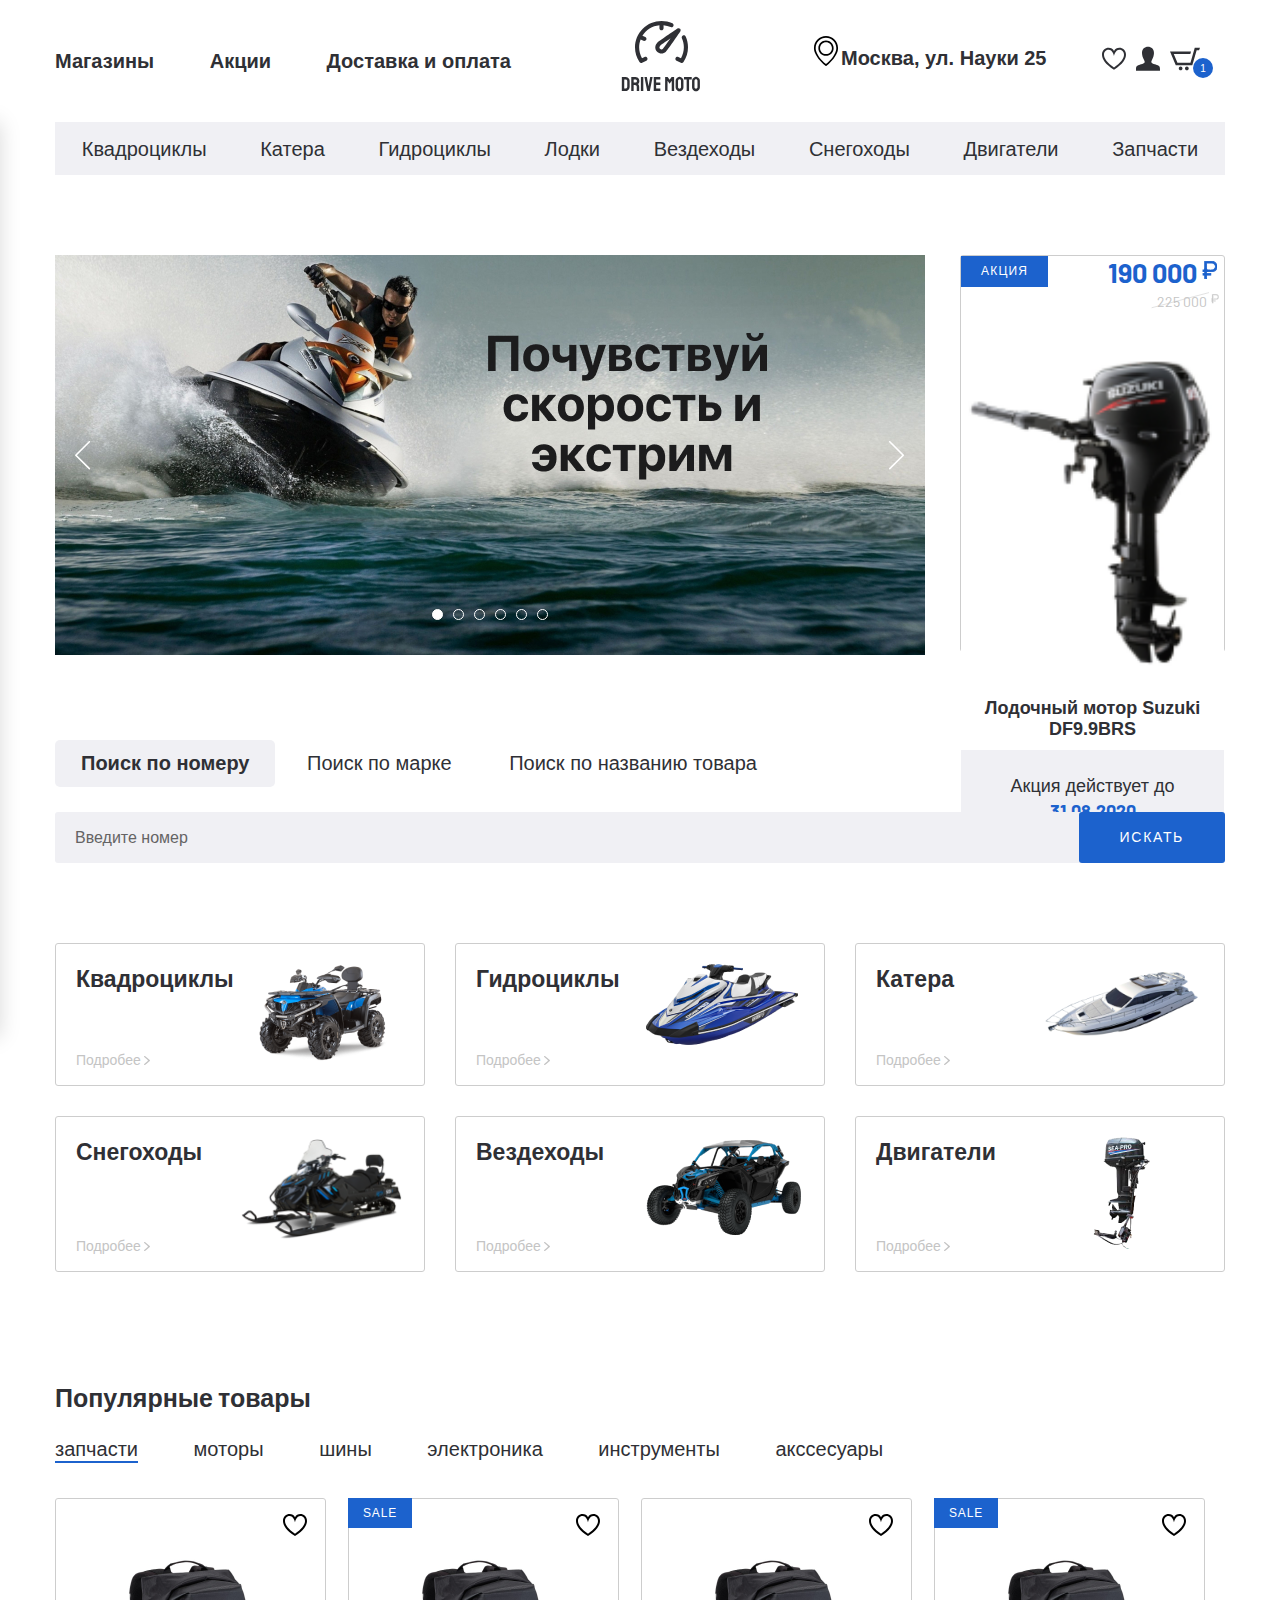
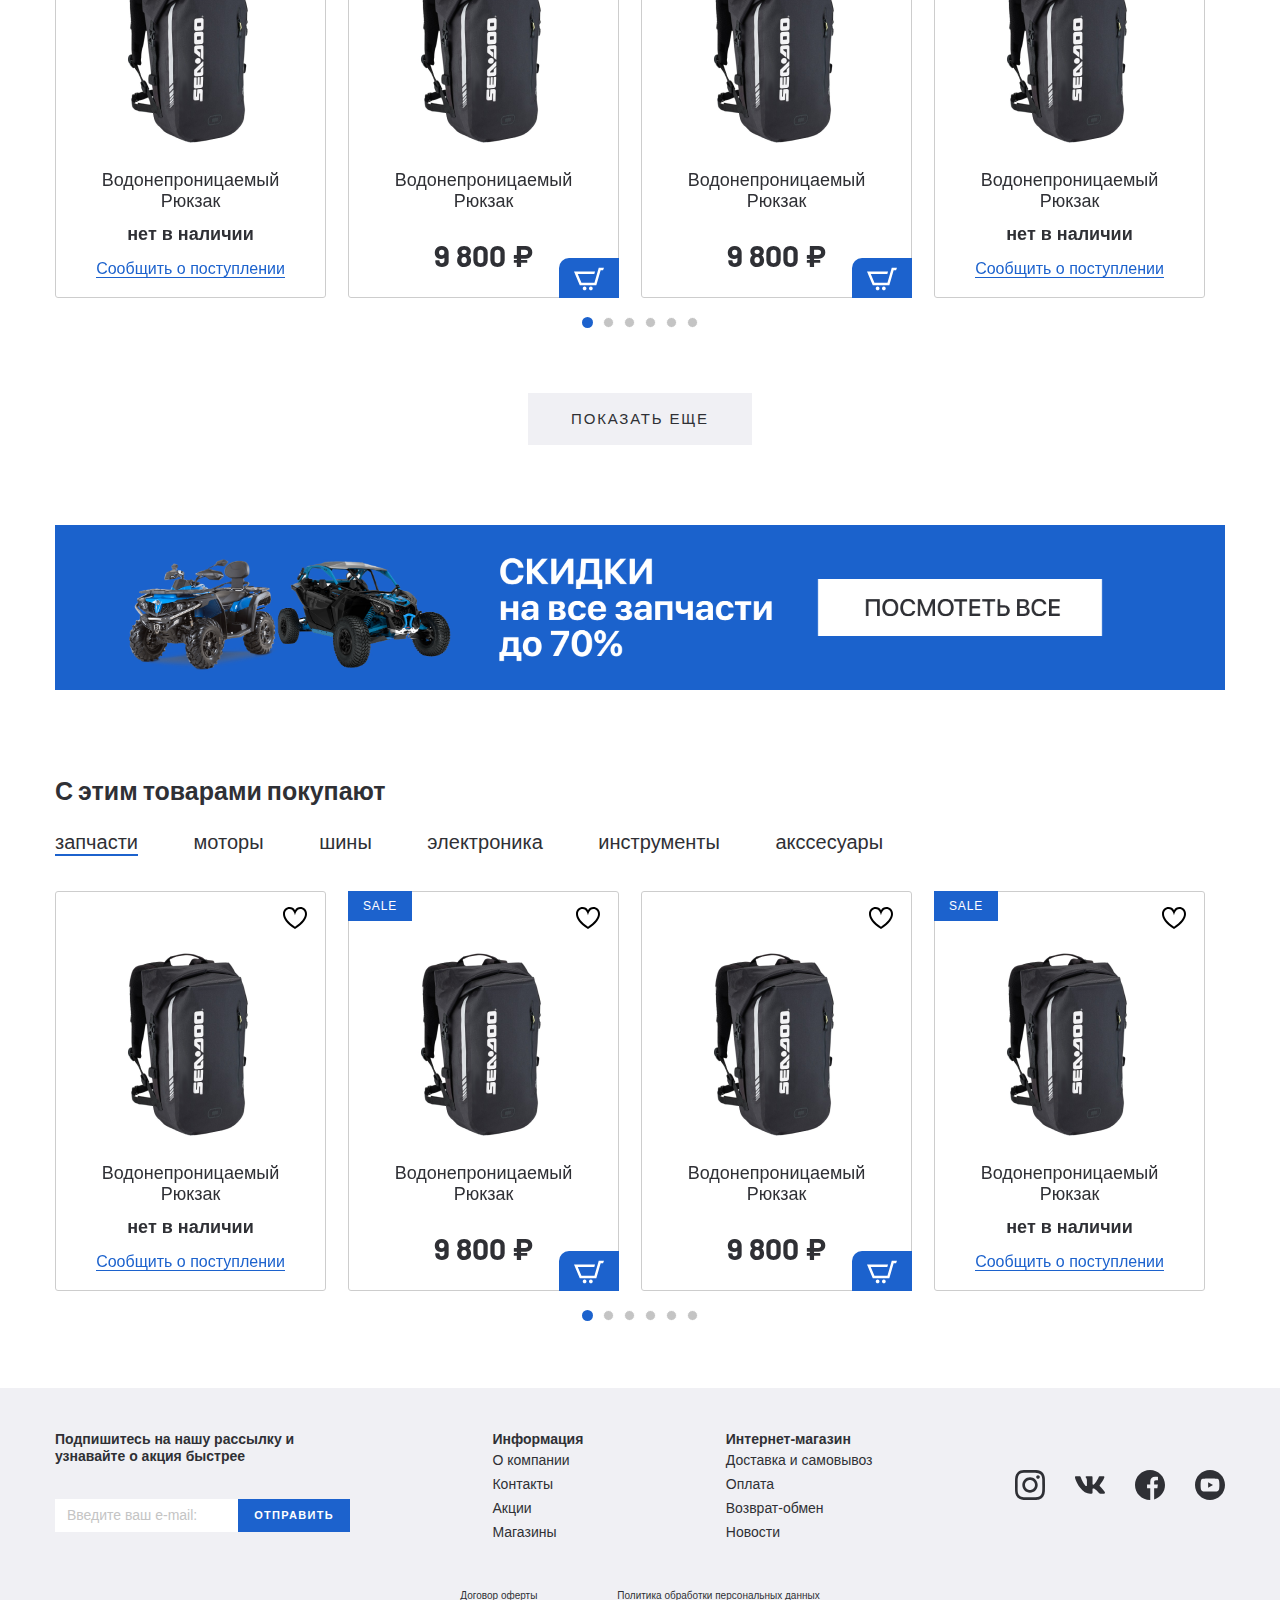
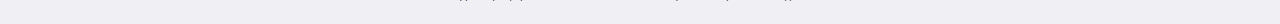
==== index.html @ cab8bf54 "complete project: add project git" ====
<!DOCTYPE html>
<html lang="ru">
  <head>
    <meta charset="UTF-8" />
    <meta name="viewport" content="width=device-width, initial-scale=1.0" />
    <meta http-equiv="X-UA-Compatible" content="ie=edge" />
    <title>Store</title>
    <link rel="preconnect" href="https://fonts.googleapis.com" />
    <link rel="preconnect" href="https://fonts.gstatic.com" crossorigin />
    <link
      href="https://fonts.googleapis.com/css2?family=Barlow:wght@400;700&display=swap"
      rel="stylesheet"
    />
    <link rel="stylesheet" href="css/ion.rangeSlider.min.css" />
    <link rel="stylesheet" href="css/jquery.formstyler.css" />
    <link rel="stylesheet" href="css/jquery.formstyler.theme.css" />
    <link rel="stylesheet" href="css/jquery.rateyo.min.css" />
    <link rel="stylesheet" href="css/style.min.css" />
  </head>
  <body>
    <header class="header">
      <div class="header__top">
        <div class="container">
          <div class="header__top-inner">
            <nav class="menu">
              <button class="menu__btn">
                <div class="menu__btn-line"></div>
                <div class="menu__btn-line"></div>
                <div class="menu__btn-line"></div>
              </button>
              <ul class="menu__list">
                <li class="menu__item">
                  <a class="menu__link" href="catalog.html">Магазины</a>
                </li>
                <li class="menu__item">
                  <a class="menu__link" href="#">Акции</a>
                </li>
                <li class="menu__item">
                  <a class="menu__link" href="#">Доставка и оплата</a>
                </li>
              </ul>
            </nav>
            <a class="logo" href="#">
              <img class="logo__img" src="./img/logo.svg" alt="" />
            </a>
            <div class="header__box">
              <p class="header__addres">Москва, ул. Науки 25</p>
              <ul class="user__list">
                <li class="user__list-item">
                  <a class="user__list-link" href="#">
                    <img
                      src="./img/hearth-ico.svg
                    "
                      alt=""
                    />
                  </a>
                </li>
                <li class="user__list-item">
                  <a class="user__list-link" href="#">
                    <img
                      src="./img/user-ico.svg
                    "
                      alt=""
                    />
                  </a>
                </li>
                <li class="user__list-item">
                  <a class="user__list-link basket" href="#">
                    <img
                      src="./img/basket.svg
                    "
                      alt=""
                    />
                    <p class="basket__num">1</p>
                  </a>
                </li>
              </ul>
            </div>
          </div>
        </div>
      </div>
      <ul class="menu-mobile__list">
        <li class="menu-mobile__item">
          <a class="menu-mobile__link" href="#">
            <img class="menu-mobile__img" src="./img/user-ico.svg" alt="" />
            <p>Войти</p>
          </a>
        </li>
        <li class="menu-mobile__item">
          <a class="menu-mobile__link" href="#">
            <img class="menu-mobile__img" src="./img/user-ico.svg" alt="" />
            <p>Регистрация</p>
          </a>
        </li>
        <li class="menu-mobile__item">
          <a class="menu-mobile__link" href="#">
            <img class="menu-mobile__img" src="./img/hearth-ico.svg" alt="" />
            <p>Избранное</p>
          </a>
        </li>
        <li class="menu-mobile__item">
          <a class="menu-mobile__link" href="#">
            <img class="menu-mobile__img" src="./img/basket.svg" alt="" />
            <p>Корзина</p>
          </a>
        </li>
        <li class="menu-mobile__item">
          <a class="menu-mobile__link" href="#">
            <img class="menu-mobile__img" src="./img/home.svg" alt="" />
            <p>Магазины</p>
          </a>
        </li>
        <li class="menu-mobile__item">
          <a class="menu-mobile__link" href="#">
            <img class="menu-mobile__img" src="./img/sale.svg" alt="" />
            <p>Акции</p>
          </a>
        </li>
        <li class="menu-mobile__item">
          <a class="menu-mobile__link" href="#">
            <img class="menu-mobile__img" src="./img/box.svg" alt="" />
            <p>Доставка и оплата</p>
          </a>
        </li>
        <li class="menu-mobile__item">
          <a class="menu-mobile__link" href="#">
            <p>Квадроциклы</p>
          </a>
        </li>
        <li class="menu-mobile__item">
          <a class="menu-mobile__link" href="#">
            <p>Катера</p>
          </a>
        </li>
        <li class="menu-mobile__item">
          <a class="menu-mobile__link" href="#">
            <p>Гидроциклы</p>
          </a>
        </li>
        <li class="menu-mobile__item">
          <a class="menu-mobile__link" href="#">
            <p>Лодки</p>
          </a>
        </li>
        <li class="menu-mobile__item">
          <a class="menu-mobile__link" href="#">
            <p>Вездеходы</p>
          </a>
        </li>
        <li class="menu-mobile__item">
          <a class="menu-mobile__link" href="#">
            <p>Снегоходы</p>
          </a>
        </li>
        <li class="menu-mobile__item">
          <a class="menu-mobile__link" href="#">
            <p>Двигатели</p>
          </a>
        </li>
        <li class="menu-mobile__item">
          <a class="menu-mobile__link" href="#">
            <p>Запчасти</p>
          </a>
        </li>
      </ul>
      <div class="menu__mobile-linewrapper">
        <ul class="menu__mobile-line">
          <li class="menu__item">
            <a class="menu__link" href="catalog.html">Магазины</a>
          </li>
          <li class="menu__item">
            <a class="menu__link" href="#">Акции</a>
          </li>
          <li class="menu__item">
            <a class="menu__link" href="#">Доставка и оплата</a>
          </li>
        </ul>
      </div>

      <div class="header__bottom">
        <div class="container">
          <ul class="menu__categories">
            <li class="menu__categories-item">
              <a class="menu__categories-link" href="product.html"
                >Квадроциклы</a
              >
            </li>

            <li class="menu__categories-item">
              <a class="menu__categories-link" href="#">Катера</a>
            </li>
            <li class="menu__categories-item">
              <a class="menu__categories-link" href="#">Гидроциклы</a>
            </li>
            <li class="menu__categories-item">
              <a class="menu__categories-link" href="#">Лодки</a>
            </li>
            <li class="menu__categories-item">
              <a class="menu__categories-link" href="#">Вездеходы</a>
            </li>
            <li class="menu__categories-item">
              <a class="menu__categories-link" href="#">Снегоходы</a>
            </li>
            <li class="menu__categories-item">
              <a class="menu__categories-link" href="#">Двигатели</a>
            </li>
            <li class="menu__categories-item">
              <a class="menu__categories-link" href="#">Запчасти</a>
            </li>
          </ul>
        </div>
      </div>
    </header>
    <section class="banner-section page-section">
      <div class="container">
        <div class="banner-section__inner">
          <div class="banner-section__slider">
            <a class="banner-section__slider-item" href="#">
              <img
                class="banner-section__slider-img"
                src="./img/banner-slider.jpg"
                alt=""
              />
            </a>
            <a class="banner-section__slider-item" href="#">
              <img
                class="banner-section__slider-img"
                src="./img/banner-slider.jpg"
                alt=""
              />
            </a>
            <a class="banner-section__slider-item" href="#">
              <img
                class="banner-section__slider-img"
                src="./img/banner-slider.jpg"
                alt=""
              />
            </a>
            <a class="banner-section__slider-item" href="#">
              <img
                class="banner-section__slider-img"
                src="./img/banner-slider.jpg"
                alt=""
              />
            </a>
            <a class="banner-section__slider-item" href="#">
              <img
                class="banner-section__slider-img"
                src="./img/banner-slider.jpg"
                alt=""
              />
            </a>
            <a class="banner-section__slider-item" href="#">
              <img
                class="banner-section__slider-img"
                src="./img/banner-slider.jpg"
                alt=""
              />
            </a>
          </div>
          <a class="banner-section__item sale-item" href="#">
            <div class="sale-item__top">
              <p class="sale-item__info">Акция</p>
              <div class="sale-item__price">
                <div class="price sale-item__price-new">190 000</div>
                <div class="price sale-item__price-old">225 000</div>
              </div>
            </div>
            <img class="sale-item__img" src="./img/content/sale-1.png" alt="" />
            <h5 class="sale-item__title">Лодочный мотор Suzuki DF9.9BRS</h5>
            <p class="sale-item__footer">
              Акция действует до
              <span>31.08.2020</span>
            </p>
          </a>
        </div>
      </div>
    </section>
    <div class="search page-section">
      <div class="container">
        <div class="search__inner">
          <div class="search__tabs tabs-wrapper">
            <div class="mobile-overflow">
              <a class="tab tab--active search__tabs-item" href="#tab-1"
                >Поиск по номеру</a
              >
              <a class="tab search__tabs-item" href="#tab-2">Поиск по марке</a>
              <a class="tab search__tabs-item" href="#tab-3"
                >Поиск по названию товара</a
              >
            </div>
          </div>
          <div class="search__content">
            <div
              id="tab-1"
              class="tabs-content search__content-item tabs-content--active"
            >
              <form class="search__content-form" action="">
                <input
                  class="search__content-input"
                  type="text"
                  placeholder="Введите номер"
                />
                <button class="search__content-btn" type="submit">
                  искать
                </button>
              </form>
            </div>
            <div id="tab-2" class="tabs-content search__content-item">
              <form class="search__content-form" action="">
                <input
                  class="search__content-input"
                  type="text"
                  placeholder="Введите марку"
                />
                <button class="search__content-btn" type="submit">
                  искать
                </button>
              </form>
            </div>
            <div id="tab-3" class="tabs-content search__content-item">
              <form class="search__content-form" action="">
                <input
                  class="search__content-input"
                  type="text"
                  placeholder="Введите название товара"
                />
                <button class="search__content-btn" type="submit">
                  искать
                </button>
              </form>
            </div>
          </div>
        </div>
      </div>
    </div>
    <section class="categories page-section">
      <div class="container">
        <div class="categories__inner">
          <a class="categories__item" href="#">
            <div class="categories__item-info">
              <h4 class="categories__item-title">Квадроциклы</h4>
              <p class="categories__item-text">Подробее</p>
            </div>
            <div class="categories__item-img">
              <img src="./img/categories-1.png" alt="" />
            </div>
          </a>
          <a class="categories__item" href="#">
            <div class="categories__item-info">
              <h4 class="categories__item-title">Гидроциклы</h4>
              <p class="categories__item-text">Подробее</p>
            </div>
            <div class="categories__item-img">
              <img src="./img/categories-2.png" alt="" />
            </div>
          </a>
          <a class="categories__item" href="#">
            <div class="categories__item-info">
              <h4 class="categories__item-title">Катера</h4>
              <p class="categories__item-text">Подробее</p>
            </div>
            <div class="categories__item-img">
              <img src="./img/categories-3.png" alt="" />
            </div>
          </a>
          <a class="categories__item" href="#">
            <div class="categories__item-info">
              <h4 class="categories__item-title">Снегоходы</h4>
              <p class="categories__item-text">Подробее</p>
            </div>
            <div class="categories__item-img">
              <img src="./img/categories-4.png" alt="" />
            </div>
          </a>
          <a class="categories__item" href="#">
            <div class="categories__item-info">
              <h4 class="categories__item-title">Вездеходы</h4>
              <p class="categories__item-text">Подробее</p>
            </div>
            <div class="categories__item-img">
              <img src="./img/categories-5.png" alt="" />
            </div>
          </a>
          <a class="categories__item" href="#">
            <div class="categories__item-info">
              <h4 class="categories__item-title">Двигатели</h4>
              <p class="categories__item-text">Подробее</p>
            </div>
            <div class="categories__item-img">
              <img src="./img/categories-6.png" alt="" />
            </div>
          </a>
        </div>
      </div>
    </section>

    <section class="products">
      <div class="container">
        <div class="products__inner">
          <h4 class="product__title">Популярные товары</h4>
          <div class="tabs-wrapper">
            <div class="tabs products__tabs mobile-overflow">
              <a class="tab tab--active products__tab" href="#product-tab-1"
                >запчасти</a
              >
              <a class="tab products__tab" href="#product-tab-2">моторы</a>
              <a class="tab products__tab" href="#product-tab-3">шины</a>
              <a class="tab products__tab" href="#product-tab-4">электроника</a>
              <a class="tab products__tab" href="#product-tab-5">инструменты</a>
              <a class="tab products__tab" href="#product-tab-6">акссесуары</a>
            </div>
          </div>
          <div class="tabs-container products__container">
            <div
              id="product-tab-1"
              class="tabs-content products__content tabs-content--active"
            >
              <div class="product-slider">
                <div class="product-slider__item">
                  <div
                    class="product-item__wrapper product-item__not-available"
                  >
                    <button class="product-item__favorite"></button>
                    <button class="product-item__basket">
                      <img src="./img/basket-white.svg" alt="" />
                    </button>
                    <a class="product-item__notify-link" href="#">
                      <span>Сообщить о поступлении</span>
                    </a>
                    <a class="product-item" href="#">
                      <p class="product-item__hover-text">посмотреть товар</p>
                      <img
                        class="product-item__img"
                        src="./img/content/product-1.png"
                        alt=""
                      />
                      <h4 class="product-item__title">
                        Водонепроницаемый Рюкзак
                      </h4>
                      <p class="price product-item__price">9 800 ₽</p>
                      <p class="product-item__notify-text">нет в наличии</p>
                    </a>
                  </div>
                </div>
                <div class="product-slider__item">
                  <div class="product-item__wrapper">
                    <button class="product-item__favorite"></button>
                    <button class="product-item__basket">
                      <img src="./img/basket-white.svg" alt="" />
                    </button>
                    <a class="product-item__notify-link" href="#">
                      <span>Сообщить о поступлении</span>
                    </a>
                    <a class="product-item product-item--sale" href="#">
                      <p class="product-item__hover-text">посмотреть товар</p>
                      <img
                        class="product-item__img"
                        src="./img/content/product-1.png"
                        alt=""
                      />
                      <h4 class="product-item__title">
                        Водонепроницаемый Рюкзак
                      </h4>
                      <p class="price product-item__price">9 800 ₽</p>
                      <p class="product-item__notify-text">нет в наличии</p>
                    </a>
                  </div>
                </div>
                <div class="product-slider__item">
                  <div class="product-item__wrapper">
                    <button class="product-item__favorite"></button>
                    <button class="product-item__basket">
                      <img src="./img/basket-white.svg" alt="" />
                    </button>
                    <a class="product-item__notify-link" href="#">
                      <span>Сообщить о поступлении</span>
                    </a>
                    <a class="product-item" href="#">
                      <p class="product-item__hover-text">посмотреть товар</p>
                      <img
                        class="product-item__img"
                        src="./img/content/product-1.png"
                        alt=""
                      />
                      <h4 class="product-item__title">
                        Водонепроницаемый Рюкзак
                      </h4>
                      <p class="price product-item__price">9 800 ₽</p>
                      <p class="product-item__notify-text">нет в наличии</p>
                    </a>
                  </div>
                </div>
                <div class="product-slider__item">
                  <div
                    class="product-item__wrapper product-item__not-available"
                  >
                    <button class="product-item__favorite"></button>
                    <button class="product-item__basket">
                      <img src="./img/basket-white.svg" alt="" />
                    </button>
                    <a class="product-item__notify-link" href="#">
                      <span>Сообщить о поступлении</span>
                    </a>
                    <a class="product-item product-item--sale" href="#">
                      <p class="product-item__hover-text">посмотреть товар</p>
                      <img
                        class="product-item__img"
                        src="./img/content/product-1.png"
                        alt=""
                      />
                      <h4 class="product-item__title">
                        Водонепроницаемый Рюкзак
                      </h4>
                      <p class="price product-item__price">9 800 ₽</p>
                      <p class="product-item__notify-text">нет в наличии</p>
                    </a>
                  </div>
                </div>
                <div class="product-slider__item">
                  <div
                    class="product-item__wrapper product-item__not-available"
                  >
                    <button class="product-item__favorite"></button>
                    <button class="product-item__basket">
                      <img src="./img/basket-white.svg" alt="" />
                    </button>
                    <a class="product-item__notify-link" href="#">
                      <span>Сообщить о поступлении</span>
                    </a>
                    <a class="product-item product-item--sale" href="#">
                      <p class="product-item__hover-text">посмотреть товар</p>
                      <img
                        class="product-item__img"
                        src="./img/content/product-1.png"
                        alt=""
                      />
                      <h4 class="product-item__title">
                        Водонепроницаемый Рюкзак
                      </h4>
                      <p class="price product-item__price">9 800 ₽</p>
                      <p class="product-item__notify-text">нет в наличии</p>
                    </a>
                  </div>
                </div>
                <div class="product-slider__item">
                  <div class="product-item__wrapper">
                    <button class="product-item__favorite"></button>
                    <button class="product-item__basket">
                      <img src="./img/basket-white.svg" alt="" />
                    </button>
                    <a class="product-item__notify-link" href="#">
                      <span>Сообщить о поступлении</span>
                    </a>
                    <a class="product-item product-item--sale" href="#">
                      <p class="product-item__hover-text">посмотреть товар</p>
                      <img
                        class="product-item__img"
                        src="./img/content/product-1.png"
                        alt=""
                      />
                      <h4 class="product-item__title">
                        Водонепроницаемый Рюкзак
                      </h4>
                      <p class="price product-item__price">9 800 ₽</p>
                      <p class="product-item__notify-text">нет в наличии</p>
                    </a>
                  </div>
                </div>
              </div>
            </div>
            <div id="product-tab-2" class="tabs-content products__content">
              <div class="product-slider">
                <div class="product-slider__item">
                  <div
                    class="product-item__wrapper product-item__not-available"
                  >
                    <button class="product-item__favorite"></button>
                    <button class="product-item__basket">
                      <img src="./img/basket-white.svg" alt="" />
                    </button>
                    <a class="product-item__notify-link" href="#">
                      <span>Сообщить о поступлении</span>
                    </a>
                    <a class="product-item product-item--sale" href="#">
                      <p class="product-item__hover-text">посмотреть товар</p>
                      <img
                        class="product-item__img"
                        src="./img/content/product-1.png"
                        alt=""
                      />
                      <h4 class="product-item__title">
                        Водонепроницаемый Рюкзак
                      </h4>
                      <p class="price product-item__price">9 800 ₽</p>
                      <p class="product-item__notify-text">нет в наличии</p>
                    </a>
                  </div>
                </div>
                <div class="product-slider__item">
                  <div class="product-item__wrapper">
                    <button class="product-item__favorite"></button>
                    <button class="product-item__basket">
                      <img src="./img/basket-white.svg" alt="" />
                    </button>
                    <a class="product-item__notify-link" href="#">
                      <span>Сообщить о поступлении</span>
                    </a>
                    <a class="product-item product-item--sale" href="#">
                      <p class="product-item__hover-text">посмотреть товар</p>
                      <img
                        class="product-item__img"
                        src="./img/content/product-1.png"
                        alt=""
                      />
                      <h4 class="product-item__title">
                        Водонепроницаемый Рюкзак
                      </h4>
                      <p class="price product-item__price">9 800 ₽</p>
                      <p class="product-item__notify-text">нет в наличии</p>
                    </a>
                  </div>
                </div>
                <div class="product-slider__item">
                  <div class="product-item__wrapper">
                    <button class="product-item__favorite"></button>
                    <button class="product-item__basket">
                      <img src="./img/basket-white.svg" alt="" />
                    </button>
                    <a class="product-item__notify-link" href="#">
                      <span>Сообщить о поступлении</span>
                    </a>
                    <a class="product-item product-item--sale" href="#">
                      <p class="product-item__hover-text">посмотреть товар</p>
                      <img
                        class="product-item__img"
                        src="./img/content/product-1.png"
                        alt=""
                      />
                      <h4 class="product-item__title">
                        Водонепроницаемый Рюкзак
                      </h4>
                      <p class="price product-item__price">9 800 ₽</p>
                      <p class="product-item__notify-text">нет в наличии</p>
                    </a>
                  </div>
                </div>
                <div class="product-slider__item">
                  <div
                    class="product-item__wrapper product-item__not-available"
                  >
                    <button class="product-item__favorite"></button>
                    <button class="product-item__basket">
                      <img src="./img/basket-white.svg" alt="" />
                    </button>
                    <a class="product-item__notify-link" href="#">
                      <span>Сообщить о поступлении</span>
                    </a>
                    <a class="product-item product-item--sale" href="#">
                      <p class="product-item__hover-text">посмотреть товар</p>
                      <img
                        class="product-item__img"
                        src="./img/content/product-1.png"
                        alt=""
                      />
                      <h4 class="product-item__title">
                        Водонепроницаемый Рюкзак
                      </h4>
                      <p class="price product-item__price">9 800 ₽</p>
                      <p class="product-item__notify-text">нет в наличии</p>
                    </a>
                  </div>
                </div>
                <div class="product-slider__item">
                  <div
                    class="product-item__wrapper product-item__not-available"
                  >
                    <button class="product-item__favorite"></button>
                    <button class="product-item__basket">
                      <img src="./img/basket-white.svg" alt="" />
                    </button>
                    <a class="product-item__notify-link" href="#">
                      <span>Сообщить о поступлении</span>
                    </a>
                    <a class="product-item product-item--sale" href="#">
                      <p class="product-item__hover-text">посмотреть товар</p>
                      <img
                        class="product-item__img"
                        src="./img/content/product-1.png"
                        alt=""
                      />
                      <h4 class="product-item__title">
                        Водонепроницаемый Рюкзак
                      </h4>
                      <p class="price product-item__price">9 800 ₽</p>
                      <p class="product-item__notify-text">нет в наличии</p>
                    </a>
                  </div>
                </div>
                <div class="product-slider__item">
                  <div class="product-item__wrapper">
                    <button class="product-item__favorite"></button>
                    <button class="product-item__basket">
                      <img src="./img/basket-white.svg" alt="" />
                    </button>
                    <a class="product-item__notify-link" href="#">
                      <span>Сообщить о поступлении</span>
                    </a>
                    <a class="product-item product-item--sale" href="#">
                      <p class="product-item__hover-text">посмотреть товар</p>
                      <img
                        class="product-item__img"
                        src="./img/content/product-1.png"
                        alt=""
                      />
                      <h4 class="product-item__title">
                        Водонепроницаемый Рюкзак
                      </h4>
                      <p class="price product-item__price">9 800 ₽</p>
                      <p class="product-item__notify-text">нет в наличии</p>
                    </a>
                  </div>
                </div>
              </div>
            </div>
            <div id="product-tab-3" class="tabs-content products__content">
              slider-3
            </div>
            <div id="product-tab-4" class="tabs-content products__content">
              slider-4
            </div>
            <div id="product-tab-5" class="tabs-content products__content">
              slider-5
            </div>
            <div id="product-tab-6" class="tabs-content products__content">
              slider-6
            </div>
          </div>
          <div class="product-item__more-link">
            <a class="product-item__more" href="#"> ПОКАЗАТЬ ЕЩЕ </a>
          </div>
        </div>
      </div>
    </section>

    <div class="banner">
      <div class="container">
        <a class="banner-link" href="#">
          <img src="./img/content/banner.jpg" alt="" />
        </a>
      </div>
    </div>

    <section class="products product-popular">
      <div class="container">
        <div class="products__inner">
          <h4 class="product__title">С этим товарами покупают</h4>
          <div class="tabs-wrapper">
            <div class="tabs products__tabs mobile-overflow">
              <a class="tab tab--active products__tab" href="#popular-tab-1"
                >запчасти</a
              >
              <a class="tab products__tab" href="#popular-tab-2">моторы</a>
              <a class="tab products__tab" href="#popular-tab-3">шины</a>
              <a class="tab products__tab" href="#popular-tab-4">электроника</a>
              <a class="tab products__tab" href="#popular-tab-5">инструменты</a>
              <a class="tab products__tab" href="#popular-tab-6">акссесуары</a>
            </div>
          </div>

          <div class="tabs-container products__container">
            <div
              id="popular-tab-1"
              class="tabs-content products__content tabs-content--active"
            >
              <div class="product-slider">
                <div class="product-slider__item">
                  <div
                    class="product-item__wrapper product-item__not-available"
                  >
                    <button class="product-item__favorite"></button>
                    <button class="product-item__basket">
                      <img src="./img/basket-white.svg" alt="" />
                    </button>
                    <a class="product-item__notify-link" href="#">
                      <span>Сообщить о поступлении</span>
                    </a>
                    <a class="product-item" href="#">
                      <p class="product-item__hover-text">посмотреть товар</p>
                      <img
                        class="product-item__img"
                        src="./img/content/product-1.png"
                        alt=""
                      />
                      <h4 class="product-item__title">
                        Водонепроницаемый Рюкзак
                      </h4>
                      <p class="price product-item__price">9 800 ₽</p>
                      <p class="product-item__notify-text">нет в наличии</p>
                    </a>
                  </div>
                </div>
                <div class="product-slider__item">
                  <div class="product-item__wrapper">
                    <button class="product-item__favorite"></button>
                    <button class="product-item__basket">
                      <img src="./img/basket-white.svg" alt="" />
                    </button>
                    <a class="product-item__notify-link" href="#">
                      <span>Сообщить о поступлении</span>
                    </a>
                    <a class="product-item product-item--sale" href="#">
                      <p class="product-item__hover-text">посмотреть товар</p>
                      <img
                        class="product-item__img"
                        src="./img/content/product-1.png"
                        alt=""
                      />
                      <h4 class="product-item__title">
                        Водонепроницаемый Рюкзак
                      </h4>
                      <p class="price product-item__price">9 800 ₽</p>
                      <p class="product-item__notify-text">нет в наличии</p>
                    </a>
                  </div>
                </div>
                <div class="product-slider__item">
                  <div class="product-item__wrapper">
                    <button class="product-item__favorite"></button>
                    <button class="product-item__basket">
                      <img src="./img/basket-white.svg" alt="" />
                    </button>
                    <a class="product-item__notify-link" href="#">
                      <span>Сообщить о поступлении</span>
                    </a>
                    <a class="product-item" href="#">
                      <p class="product-item__hover-text">посмотреть товар</p>
                      <img
                        class="product-item__img"
                        src="./img/content/product-1.png"
                        alt=""
                      />
                      <h4 class="product-item__title">
                        Водонепроницаемый Рюкзак
                      </h4>
                      <p class="price product-item__price">9 800 ₽</p>
                      <p class="product-item__notify-text">нет в наличии</p>
                    </a>
                  </div>
                </div>
                <div class="product-slider__item">
                  <div
                    class="product-item__wrapper product-item__not-available"
                  >
                    <button class="product-item__favorite"></button>
                    <button class="product-item__basket">
                      <img src="./img/basket-white.svg" alt="" />
                    </button>
                    <a class="product-item__notify-link" href="#">
                      <span>Сообщить о поступлении</span>
                    </a>
                    <a class="product-item product-item--sale" href="#">
                      <p class="product-item__hover-text">посмотреть товар</p>
                      <img
                        class="product-item__img"
                        src="./img/content/product-1.png"
                        alt=""
                      />
                      <h4 class="product-item__title">
                        Водонепроницаемый Рюкзак
                      </h4>
                      <p class="price product-item__price">9 800 ₽</p>
                      <p class="product-item__notify-text">нет в наличии</p>
                    </a>
                  </div>
                </div>
                <div class="product-slider__item">
                  <div
                    class="product-item__wrapper product-item__not-available"
                  >
                    <button class="product-item__favorite"></button>
                    <button class="product-item__basket">
                      <img src="./img/basket-white.svg" alt="" />
                    </button>
                    <a class="product-item__notify-link" href="#">
                      <span>Сообщить о поступлении</span>
                    </a>
                    <a class="product-item product-item--sale" href="#">
                      <p class="product-item__hover-text">посмотреть товар</p>
                      <img
                        class="product-item__img"
                        src="./img/content/product-1.png"
                        alt=""
                      />
                      <h4 class="product-item__title">
                        Водонепроницаемый Рюкзак
                      </h4>
                      <p class="price product-item__price">9 800 ₽</p>
                      <p class="product-item__notify-text">нет в наличии</p>
                    </a>
                  </div>
                </div>
                <div class="product-slider__item">
                  <div class="product-item__wrapper">
                    <button class="product-item__favorite"></button>
                    <button class="product-item__basket">
                      <img src="./img/basket-white.svg" alt="" />
                    </button>
                    <a class="product-item__notify-link" href="#">
                      <span>Сообщить о поступлении</span>
                    </a>
                    <a class="product-item product-item--sale" href="#">
                      <p class="product-item__hover-text">посмотреть товар</p>
                      <img
                        class="product-item__img"
                        src="./img/content/product-1.png"
                        alt=""
                      />
                      <h4 class="product-item__title">
                        Водонепроницаемый Рюкзак
                      </h4>
                      <p class="price product-item__price">9 800 ₽</p>
                      <p class="product-item__notify-text">нет в наличии</p>
                    </a>
                  </div>
                </div>
              </div>
            </div>
            <div id="popular-tab-2" class="tabs-content products__content">
              <div class="product-slider">
                <div class="product-slider__item">
                  <div
                    class="product-item__wrapper product-item__not-available"
                  >
                    <button class="product-item__favorite"></button>
                    <button class="product-item__basket">
                      <img src="./img/basket-white.svg" alt="" />
                    </button>
                    <a class="product-item__notify-link" href="#">
                      <span>Сообщить о поступлении</span>
                    </a>
                    <a class="product-item product-item--sale" href="#">
                      <p class="product-item__hover-text">посмотреть товар</p>
                      <img
                        class="product-item__img"
                        src="./img/content/product-1.png"
                        alt=""
                      />
                      <h4 class="product-item__title">
                        Водонепроницаемый Рюкзак
                      </h4>
                      <p class="price product-item__price">9 800 ₽</p>
                      <p class="product-item__notify-text">нет в наличии</p>
                    </a>
                  </div>
                </div>
                <div class="product-slider__item">
                  <div class="product-item__wrapper">
                    <button class="product-item__favorite"></button>
                    <button class="product-item__basket">
                      <img src="./img/basket-white.svg" alt="" />
                    </button>
                    <a class="product-item__notify-link" href="#">
                      <span>Сообщить о поступлении</span>
                    </a>
                    <a class="product-item product-item--sale" href="#">
                      <p class="product-item__hover-text">посмотреть товар</p>
                      <img
                        class="product-item__img"
                        src="./img/content/product-1.png"
                        alt=""
                      />
                      <h4 class="product-item__title">
                        Водонепроницаемый Рюкзак
                      </h4>
                      <p class="price product-item__price">9 800 ₽</p>
                      <p class="product-item__notify-text">нет в наличии</p>
                    </a>
                  </div>
                </div>
                <div class="product-slider__item">
                  <div class="product-item__wrapper">
                    <button class="product-item__favorite"></button>
                    <button class="product-item__basket">
                      <img src="./img/basket-white.svg" alt="" />
                    </button>
                    <a class="product-item__notify-link" href="#">
                      <span>Сообщить о поступлении</span>
                    </a>
                    <a class="product-item product-item--sale" href="#">
                      <p class="product-item__hover-text">посмотреть товар</p>
                      <img
                        class="product-item__img"
                        src="./img/content/product-1.png"
                        alt=""
                      />
                      <h4 class="product-item__title">
                        Водонепроницаемый Рюкзак
                      </h4>
                      <p class="price product-item__price">9 800 ₽</p>
                      <p class="product-item__notify-text">нет в наличии</p>
                    </a>
                  </div>
                </div>
                <div class="product-slider__item">
                  <div
                    class="product-item__wrapper product-item__not-available"
                  >
                    <button class="product-item__favorite"></button>
                    <button class="product-item__basket">
                      <img src="./img/basket-white.svg" alt="" />
                    </button>
                    <a class="product-item__notify-link" href="#">
                      <span>Сообщить о поступлении</span>
                    </a>
                    <a class="product-item product-item--sale" href="#">
                      <p class="product-item__hover-text">посмотреть товар</p>
                      <img
                        class="product-item__img"
                        src="./img/content/product-1.png"
                        alt=""
                      />
                      <h4 class="product-item__title">
                        Водонепроницаемый Рюкзак
                      </h4>
                      <p class="price product-item__price">9 800 ₽</p>
                      <p class="product-item__notify-text">нет в наличии</p>
                    </a>
                  </div>
                </div>
                <div class="product-slider__item">
                  <div
                    class="product-item__wrapper product-item__not-available"
                  >
                    <button class="product-item__favorite"></button>
                    <button class="product-item__basket">
                      <img src="./img/basket-white.svg" alt="" />
                    </button>
                    <a class="product-item__notify-link" href="#">
                      <span>Сообщить о поступлении</span>
                    </a>
                    <a class="product-item product-item--sale" href="#">
                      <p class="product-item__hover-text">посмотреть товар</p>
                      <img
                        class="product-item__img"
                        src="./img/content/product-1.png"
                        alt=""
                      />
                      <h4 class="product-item__title">
                        Водонепроницаемый Рюкзак
                      </h4>
                      <p class="price product-item__price">9 800 ₽</p>
                      <p class="product-item__notify-text">нет в наличии</p>
                    </a>
                  </div>
                </div>
                <div class="product-slider__item">
                  <div class="product-item__wrapper">
                    <button class="product-item__favorite"></button>
                    <button class="product-item__basket">
                      <img src="./img/basket-white.svg" alt="" />
                    </button>
                    <a class="product-item__notify-link" href="#">
                      <span>Сообщить о поступлении</span>
                    </a>
                    <a class="product-item product-item--sale" href="#">
                      <p class="product-item__hover-text">посмотреть товар</p>
                      <img
                        class="product-item__img"
                        src="./img/content/product-1.png"
                        alt=""
                      />
                      <h4 class="product-item__title">
                        Водонепроницаемый Рюкзак
                      </h4>
                      <p class="price product-item__price">9 800 ₽</p>
                      <p class="product-item__notify-text">нет в наличии</p>
                    </a>
                  </div>
                </div>
              </div>
            </div>
            <div id="popular-tab-3" class="tabs-content products__content">
              slider-3
            </div>
            <div id="popular-tab-4" class="tabs-content products__content">
              slider-4
            </div>
            <div id="popular-tab-5" class="tabs-content products__content">
              slider-5
            </div>
            <div id="popular-tab-6" class="tabs-content products__content">
              slider-6
            </div>
          </div>
        </div>
      </div>
    </section>
    
    <footer class="footer">
      <div class="container">
        <div class="footer__top">
          <div class="footer__top-inner">
            <div class="footer__top-newsletter footer__top-item">
              <h6 class="footer__top-title">
                Подпишитесь на нашу рассылку и узнавайте о акция быстрее
              </h6>
              <form class="footer__top-form">
                <input
                  class="footer__top-input"
                  type="text"
                  placeholder="Введите ваш e-mail:"
                />
                <button class="footer__top-btn" type="submit">Отправить</button>
              </form>
            </div>
            <div class="footer__top-item footer__top-itemdrop">
              <h6 class="footer__top-title footer__top-drop">Информация</h6>
              <ul class="footer__top-list">
                <li class="footer__top-list__item">
                  <a href="#">О компании</a>
                </li>
                <li class="footer__top-list__item"><a href="#">Контакты</a></li>
                <li class="footer__top-list__item"><a href="#">Акции</a></li>
                <li class="footer__top-list__item"><a href="#">Магазины</a></li>
              </ul>
            </div>
            <div class="footer__top-item">
              <h6 class="footer__top-title footer__top-drop">Интернет-магазин</h6>
              <ul class="footer__top-list">
                <li class="footer__top-list__item">
                  <a href="#">Доставка и самовывоз </a>
                </li>
                <li class="footer__top-list__item"><a href="#">Оплата</a></li>
                <li class="footer__top-list__item">
                  <a href="#">Возврат-обмен</a>
                </li>
                <li class="footer__top-list__item"><a href="#">Новости</a></li>
              </ul>
            </div>
            <div class="footer__top-item footer__top-social">
              <ul class="social-list">
                <li class="social-list-item">
                  <a href="#">
                    <img src="./img/instagram.svg" alt="" />
                  </a>
                </li>
                <li class="social-list-item">
                  <a href="#">
                    <img src="./img/vk.svg" alt="" />
                  </a>
                </li>
                <li class="social-list-item">
                  <a href="#">
                    <img src="./img/facebook.svg" alt="" />
                  </a>
                </li>
                <li class="social-list-item">
                  <a href="#">
                    <img src="./img/youtube.svg" alt="" />
                  </a>
                </li>
              </ul>
            </div>
          </div>
        </div>
        <div class="footer__bottom">
          <a class="footer__bottom-link" href="#"> Договор оферты </a>
          <a class="footer__bottom-link" href="#">
            Политика обработки персональных данных
          </a>
        </div>
      </div>
    </footer>

    <script src="https://ajax.googleapis.com/ajax/libs/jquery/3.4.1/jquery.min.js"></script>
    <script src="js/ion.rangeSlider.min.js"></script>
    <script src="js/jquery.rateyo.min.js"></script>
    <script src="js/jquery.formstyler.min.js"></script>
    <script src="js/libs.min.js"></script>
    <script src="js/main.js"></script>
  </body>
</html>

<!-- <div class="tabs-wrapper">
  <div class="tabs">
    <a class="tab tab--active" href="#"></a>
  </div>
  <div class="tabs-container">
    <div class="tabs-content"></div>
  </div>
</div> -->
---- css/ion.rangeSlider.min.css ----
/*!Ion.RangeSlider, 2.3.1, © Denis Ineshin, 2010 - 2019, IonDen.com, Build date: 2019-12-19 16:51:02*/.irs{position:relative;display:block;-webkit-touch-callout:none;-webkit-user-select:none;-khtml-user-select:none;-moz-user-select:none;-ms-user-select:none;user-select:none;font-size:12px;font-family:Arial,sans-serif}.irs-line{position:relative;display:block;overflow:hidden;outline:none !important}.irs-bar{position:absolute;display:block;left:0;width:0}.irs-shadow{position:absolute;display:none;left:0;width:0}.irs-handle{position:absolute;display:block;box-sizing:border-box;cursor:default;z-index:1}.irs-handle.type_last{z-index:2}.irs-min,.irs-max{position:absolute;display:block;cursor:default}.irs-min{left:0}.irs-max{right:0}.irs-from,.irs-to,.irs-single{position:absolute;display:block;top:0;left:0;cursor:default;white-space:nowrap}.irs-grid{position:absolute;display:none;bottom:0;left:0;width:100%;height:20px}.irs-with-grid .irs-grid{display:block}.irs-grid-pol{position:absolute;top:0;left:0;width:1px;height:8px;background:#000}.irs-grid-pol.small{height:4px}.irs-grid-text{position:absolute;bottom:0;left:0;white-space:nowrap;text-align:center;font-size:9px;line-height:9px;padding:0 3px;color:#000}.irs-disable-mask{position:absolute;display:block;top:0;left:-1%;width:102%;height:100%;cursor:default;background:rgba(0,0,0,0);z-index:2}.lt-ie9 .irs-disable-mask{background:#000;filter:alpha(opacity=0);cursor:not-allowed}.irs-disabled{opacity:.4}.irs-hidden-input{position:absolute !important;display:block !important;top:0 !important;left:0 !important;width:0 !important;height:0 !important;font-size:0 !important;line-height:0 !important;padding:0 !important;margin:0 !important;overflow:hidden;outline:none !important;z-index:-9999 !important;background:none !important;border-style:solid !important;border-color:transparent !important}.irs--flat{height:40px}.irs--flat.irs-with-grid{height:60px}.irs--flat .irs-line{top:25px;height:12px;background-color:#e1e4e9;border-radius:4px}.irs--flat .irs-bar{top:25px;height:12px;background-color:#ed5565}.irs--flat .irs-bar--single{border-radius:4px 0 0 4px}.irs--flat .irs-shadow{height:1px;bottom:16px;background-color:#e1e4e9}.irs--flat .irs-handle{top:22px;width:16px;height:18px;background-color:transparent}.irs--flat .irs-handle>i:first-child{position:absolute;display:block;top:0;left:50%;width:2px;height:100%;margin-left:-1px;background-color:#da4453}.irs--flat .irs-handle.state_hover>i:first-child,.irs--flat .irs-handle:hover>i:first-child{background-color:#a43540}.irs--flat .irs-min,.irs--flat .irs-max{top:0;padding:1px 3px;color:#999;font-size:10px;line-height:1.333;text-shadow:none;background-color:#e1e4e9;border-radius:4px}.irs--flat .irs-from,.irs--flat .irs-to,.irs--flat .irs-single{color:white;font-size:10px;line-height:1.333;text-shadow:none;padding:1px 5px;background-color:#ed5565;border-radius:4px}.irs--flat .irs-from:before,.irs--flat .irs-to:before,.irs--flat .irs-single:before{position:absolute;display:block;content:"";bottom:-6px;left:50%;width:0;height:0;margin-left:-3px;overflow:hidden;border:3px solid transparent;border-top-color:#ed5565}.irs--flat .irs-grid-pol{background-color:#e1e4e9}.irs--flat .irs-grid-text{color:#999}.irs--big{height:55px}.irs--big.irs-with-grid{height:70px}.irs--big .irs-line{top:33px;height:12px;background-color:white;background:linear-gradient(to bottom, #ddd -50%, white 150%);border:1px solid #ccc;border-radius:12px}.irs--big .irs-bar{top:33px;height:12px;background-color:#92bce0;border:1px solid #428bca;background:linear-gradient(to bottom, #ffffff 0%, #428bca 30%, #b9d4ec 100%);box-shadow:inset 0 0 1px 1px rgba(255,255,255,0.5)}.irs--big .irs-bar--single{border-radius:12px 0 0 12px}.irs--big .irs-shadow{height:1px;bottom:16px;background-color:rgba(66,139,202,0.5)}.irs--big .irs-handle{top:25px;width:30px;height:30px;border:1px solid rgba(0,0,0,0.3);background-color:#cbcfd5;background:linear-gradient(to bottom, white 0%, #B4B9BE 30%, white 100%);box-shadow:1px 1px 2px rgba(0,0,0,0.2),inset 0 0 3px 1px white;border-radius:30px}.irs--big .irs-handle.state_hover,.irs--big .irs-handle:hover{border-color:rgba(0,0,0,0.45);background-color:#939ba7;background:linear-gradient(to bottom, white 0%, #919BA5 30%, white 100%)}.irs--big .irs-min,.irs--big .irs-max{top:0;padding:1px 5px;color:white;text-shadow:none;background-color:#9f9f9f;border-radius:3px}.irs--big .irs-from,.irs--big .irs-to,.irs--big .irs-single{color:white;text-shadow:none;padding:1px 5px;background-color:#428bca;background:linear-gradient(to bottom, #428bca 0%, #3071a9 100%);border-radius:3px}.irs--big .irs-grid-pol{background-color:#428bca}.irs--big .irs-grid-text{color:#428bca}.irs--modern{height:55px}.irs--modern.irs-with-grid{height:55px}.irs--modern .irs-line{top:25px;height:5px;background-color:#d1d6e0;background:linear-gradient(to bottom, #e0e4ea 0%, #d1d6e0 100%);border:1px solid #a3adc1;border-bottom-width:0;border-radius:5px}.irs--modern .irs-bar{top:25px;height:5px;background:#20b426;background:linear-gradient(to bottom, #20b426 0%, #18891d 100%)}.irs--modern .irs-bar--single{border-radius:5px 0 0 5px}.irs--modern .irs-shadow{height:1px;bottom:21px;background-color:rgba(209,214,224,0.5)}.irs--modern .irs-handle{top:37px;width:12px;height:13px;border:1px solid #a3adc1;border-top-width:0;box-shadow:1px 1px 1px rgba(0,0,0,0.1);border-radius:0 0 3px 3px}.irs--modern .irs-handle>i:nth-child(1){position:absolute;display:block;top:-4px;left:1px;width:6px;height:6px;border:1px solid #a3adc1;background:white;transform:rotate(45deg)}.irs--modern .irs-handle>i:nth-child(2){position:absolute;display:block;box-sizing:border-box;top:0;left:0;width:10px;height:12px;background:#e9e6e6;background:linear-gradient(to bottom, white 0%, #e9e6e6 100%);border-radius:0 0 3px 3px}.irs--modern .irs-handle>i:nth-child(3){position:absolute;display:block;box-sizing:border-box;top:3px;left:3px;width:4px;height:5px;border-left:1px solid #a3adc1;border-right:1px solid #a3adc1}.irs--modern .irs-handle.state_hover,.irs--modern .irs-handle:hover{border-color:#7685a2;background:#c3c7cd;background:linear-gradient(to bottom, #ffffff 0%, #919ba5 30%, #ffffff 100%)}.irs--modern .irs-handle.state_hover>i:nth-child(1),.irs--modern .irs-handle:hover>i:nth-child(1){border-color:#7685a2}.irs--modern .irs-handle.state_hover>i:nth-child(3),.irs--modern .irs-handle:hover>i:nth-child(3){border-color:#48536a}.irs--modern .irs-min,.irs--modern .irs-max{top:0;font-size:10px;line-height:1.333;text-shadow:none;padding:1px 5px;color:white;background-color:#d1d6e0;border-radius:5px}.irs--modern .irs-from,.irs--modern .irs-to,.irs--modern .irs-single{font-size:10px;line-height:1.333;text-shadow:none;padding:1px 5px;background-color:#20b426;color:white;border-radius:5px}.irs--modern .irs-from:before,.irs--modern .irs-to:before,.irs--modern .irs-single:before{position:absolute;display:block;content:"";bottom:-6px;left:50%;width:0;height:0;margin-left:-3px;overflow:hidden;border:3px solid transparent;border-top-color:#20b426}.irs--modern .irs-grid{height:25px}.irs--modern .irs-grid-pol{background-color:#dedede}.irs--modern .irs-grid-text{color:silver;font-size:13px}.irs--sharp{height:50px;font-size:12px;line-height:1}.irs--sharp.irs-with-grid{height:57px}.irs--sharp .irs-line{top:30px;height:2px;background-color:black;border-radius:2px}.irs--sharp .irs-bar{top:30px;height:2px;background-color:#ee22fa}.irs--sharp .irs-bar--single{border-radius:2px 0 0 2px}.irs--sharp .irs-shadow{height:1px;bottom:21px;background-color:rgba(0,0,0,0.5)}.irs--sharp .irs-handle{top:25px;width:10px;height:10px;background-color:#a804b2}.irs--sharp .irs-handle>i:first-child{position:absolute;display:block;top:100%;left:0;width:0;height:0;border:5px solid transparent;border-top-color:#a804b2}.irs--sharp .irs-handle.state_hover,.irs--sharp .irs-handle:hover{background-color:black}.irs--sharp .irs-handle.state_hover>i:first-child,.irs--sharp .irs-handle:hover>i:first-child{border-top-color:black}.irs--sharp .irs-min,.irs--sharp .irs-max{color:white;font-size:14px;line-height:1;top:0;padding:3px 4px;opacity:.4;background-color:#a804b2;border-radius:2px}.irs--sharp .irs-from,.irs--sharp .irs-to,.irs--sharp .irs-single{font-size:14px;line-height:1;text-shadow:none;padding:3px 4px;background-color:#a804b2;color:white;border-radius:2px}.irs--sharp .irs-from:before,.irs--sharp .irs-to:before,.irs--sharp .irs-single:before{position:absolute;display:block;content:"";bottom:-6px;left:50%;width:0;height:0;margin-left:-3px;overflow:hidden;border:3px solid transparent;border-top-color:#a804b2}.irs--sharp .irs-grid{height:25px}.irs--sharp .irs-grid-pol{background-color:#dedede}.irs--sharp .irs-grid-text{color:silver;font-size:13px}.irs--round{height:50px}.irs--round.irs-with-grid{height:65px}.irs--round .irs-line{top:36px;height:4px;background-color:#dee4ec;border-radius:4px}.irs--round .irs-bar{top:36px;height:4px;background-color:#006cfa}.irs--round .irs-bar--single{border-radius:4px 0 0 4px}.irs--round .irs-shadow{height:4px;bottom:21px;background-color:rgba(222,228,236,0.5)}.irs--round .irs-handle{top:26px;width:24px;height:24px;border:4px solid #006cfa;background-color:white;border-radius:24px;box-shadow:0 1px 3px rgba(0,0,255,0.3)}.irs--round .irs-handle.state_hover,.irs--round .irs-handle:hover{background-color:#f0f6ff}.irs--round .irs-min,.irs--round .irs-max{color:#333;font-size:14px;line-height:1;top:0;padding:3px 5px;background-color:rgba(0,0,0,0.1);border-radius:4px}.irs--round .irs-from,.irs--round .irs-to,.irs--round .irs-single{font-size:14px;line-height:1;text-shadow:none;padding:3px 5px;background-color:#006cfa;color:white;border-radius:4px}.irs--round .irs-from:before,.irs--round .irs-to:before,.irs--round .irs-single:before{position:absolute;display:block;content:"";bottom:-6px;left:50%;width:0;height:0;margin-left:-3px;overflow:hidden;border:3px solid transparent;border-top-color:#006cfa}.irs--round .irs-grid{height:25px}.irs--round .irs-grid-pol{background-color:#dedede}.irs--round .irs-grid-text{color:silver;font-size:13px}.irs--square{height:50px}.irs--square.irs-with-grid{height:60px}.irs--square .irs-line{top:31px;height:4px;background-color:#dedede}.irs--square .irs-bar{top:31px;height:4px;background-color:black}.irs--square .irs-shadow{height:2px;bottom:21px;background-color:#dedede}.irs--square .irs-handle{top:25px;width:16px;height:16px;border:3px solid black;background-color:white;-webkit-transform:rotate(45deg);-ms-transform:rotate(45deg);transform:rotate(45deg)}.irs--square .irs-handle.state_hover,.irs--square .irs-handle:hover{background-color:#f0f6ff}.irs--square .irs-min,.irs--square .irs-max{color:#333;font-size:14px;line-height:1;top:0;padding:3px 5px;background-color:rgba(0,0,0,0.1)}.irs--square .irs-from,.irs--square .irs-to,.irs--square .irs-single{font-size:14px;line-height:1;text-shadow:none;padding:3px 5px;background-color:black;color:white}.irs--square .irs-grid{height:25px}.irs--square .irs-grid-pol{background-color:#dedede}.irs--square .irs-grid-text{color:silver;font-size:11px}
---- css/style.min.css ----
/*! normalize.css v8.0.1 | MIT License | github.com/necolas/normalize.css */html{line-height:1.15;-webkit-text-size-adjust:100%}body{margin:0}main{display:block}h1{font-size:2em;margin:.67em 0}hr{-webkit-box-sizing:content-box;box-sizing:content-box;height:0;overflow:visible}pre{font-family:monospace,monospace;font-size:1em}a{background-color:transparent}abbr[title]{border-bottom:none;text-decoration:underline;-webkit-text-decoration:underline dotted;text-decoration:underline dotted}b,strong{font-weight:bolder}code,kbd,samp{font-family:monospace,monospace;font-size:1em}small{font-size:80%}sub,sup{font-size:75%;line-height:0;position:relative;vertical-align:baseline}sub{bottom:-0.25em}sup{top:-0.5em}img{border-style:none}button,input,optgroup,select,textarea{font-family:inherit;font-size:100%;line-height:1.15;margin:0}button,input{overflow:visible}button,select{text-transform:none}button,[type=button],[type=reset],[type=submit]{-webkit-appearance:button}button::-moz-focus-inner,[type=button]::-moz-focus-inner,[type=reset]::-moz-focus-inner,[type=submit]::-moz-focus-inner{border-style:none;padding:0}button:-moz-focusring,[type=button]:-moz-focusring,[type=reset]:-moz-focusring,[type=submit]:-moz-focusring{outline:1px dotted ButtonText}fieldset{padding:.35em .75em .625em}legend{-webkit-box-sizing:border-box;box-sizing:border-box;color:inherit;display:table;max-width:100%;padding:0;white-space:normal}progress{vertical-align:baseline}textarea{overflow:auto}[type=checkbox],[type=radio]{-webkit-box-sizing:border-box;box-sizing:border-box;padding:0}[type=number]::-webkit-inner-spin-button,[type=number]::-webkit-outer-spin-button{height:auto}[type=search]{-webkit-appearance:textfield;outline-offset:-2px}[type=search]::-webkit-search-decoration{-webkit-appearance:none}::-webkit-file-upload-button{-webkit-appearance:button;font:inherit}details{display:block}summary{display:list-item}template{display:none}[hidden]{display:none}.slick-slider{position:relative;display:block;-webkit-box-sizing:border-box;box-sizing:border-box;-webkit-user-select:none;-moz-user-select:none;-ms-user-select:none;user-select:none;-webkit-touch-callout:none;-khtml-user-select:none;-ms-touch-action:pan-y;touch-action:pan-y;-webkit-tap-highlight-color:transparent}.slick-list{position:relative;display:block;overflow:hidden;margin:0;padding:0}.slick-list:focus{outline:none}.slick-list.dragging{cursor:pointer;cursor:hand}.slick-slider .slick-track,.slick-slider .slick-list{-webkit-transform:translate3d(0, 0, 0);-ms-transform:translate3d(0, 0, 0);transform:translate3d(0, 0, 0)}.slick-track{position:relative;top:0;left:0;display:block;margin-left:auto;margin-right:auto}.slick-track:before,.slick-track:after{display:table;content:""}.slick-track:after{clear:both}.slick-loading .slick-track{visibility:hidden}.slick-slide{display:none;float:left;height:100%;min-height:1px}[dir=rtl] .slick-slide{float:right}.slick-slide img{display:block}.slick-slide.slick-loading img{display:none}.slick-slide.dragging img{pointer-events:none}.slick-initialized .slick-slide{display:block}.slick-loading .slick-slide{visibility:hidden}.slick-vertical .slick-slide{display:block;height:auto;border:1px solid transparent}.slick-arrow.slick-hidden{display:none}.jq-ry-container{position:relative;padding:0 5px;line-height:0;display:block;cursor:pointer;-webkit-box-sizing:content-box;box-sizing:content-box;direction:ltr}.jq-ry-container[readonly=readonly]{cursor:default}.jq-ry-container>.jq-ry-group-wrapper{position:relative;width:100%}.jq-ry-container>.jq-ry-group-wrapper>.jq-ry-group{position:relative;line-height:0;z-index:10;white-space:nowrap}.jq-ry-container>.jq-ry-group-wrapper>.jq-ry-group>svg{display:inline-block}.jq-ry-container>.jq-ry-group-wrapper>.jq-ry-group.jq-ry-normal-group{width:100%}.jq-ry-container>.jq-ry-group-wrapper>.jq-ry-group.jq-ry-rated-group{width:0;z-index:11;position:absolute;top:0;left:0;overflow:hidden}@font-face{font-family:"SFProDisplay-Regular.woff",sans-serif;src:url("../fonts/SFProDisplay-Regular.woff2") format("woff2"),url("../fonts/SFProDisplay-Regular.woff") format("woff");font-weight:400;font-style:normal;font-display:swap}@font-face{font-family:"SFProDisplay-Medium.woff",sans-serif;src:url("../fonts/SFProDisplay-Medium.woff2") format("woff2"),url("../fonts/SFProDisplay-Medium.woff") format("woff");font-weight:500;font-style:normal;font-display:swap}@font-face{font-family:"SFProDisplay-Semibold.woff",sans-serif;src:url("../fonts/SFProDisplay-Semibold.woff2") format("woff2"),url("../fonts/SFProDisplay-Semibold.woff") format("woff");font-weight:600;font-style:normal;font-display:swap}@font-face{font-family:"SFProDisplay-Bold.woff",sans-serif;src:url("../fonts/SFProDisplay-Bold.woff2") format("woff2"),url("../fonts/SFProDisplay-Bold.woff") format("woff");font-weight:700;font-style:normal;font-display:swap}html{-webkit-box-sizing:border-box;box-sizing:border-box}*,*::after,*::before{-webkit-box-sizing:inherit;box-sizing:inherit}a{text-decoration:none;color:inherit;display:inline-block}ul,li{margin:0;padding:0;list-style:none}h1,h2,h3,h4,h5,h6{margin:0}p{margin:0}body{color:#2f3035;font-family:"SFProDisplay-Regular.woff",sans-serif;font-size:20px;line-height:24px;font-weight:400;overflow-x:hidden;min-width:320px}.container{max-width:1200px;padding:0 15px;margin:0 auto}.price{font-family:"Barlow",sans-serif;position:relative;color:#2f3035}.page-section{margin-bottom:80px}button{border:none}.product-item__wrapper--list.product-item__wrapper{width:100%}.product-item__wrapper{position:relative;width:271px;-webkit-transition:all 1s;-o-transition:all 1s;transition:all 1s}.product-item__wrapper.product-item__not-available .product-item__price{display:none}.product-item__wrapper.product-item__not-available .product-item__notify-text{display:block}.product-item__wrapper.product-item__not-available .product-item__basket{display:none}.product-item__wrapper.product-item__not-available .product-item__title{padding-bottom:12px}.product-item__wrapper.product-item__not-available .product-item__notify-link{display:block;position:absolute;bottom:20px;text-align:center;font-weight:normal;font-size:16px;line-height:19px;color:#1c62cd;left:0;right:0}.product-item__wrapper.product-item__not-available .product-item__notify-link span{border-bottom:1px solid #1c62cd;text-align:center}.product-item{border:1px solid #cdcdcd;border-radius:3px;text-align:center;padding:52px 20px 31px;-webkit-transition:all .3s;-o-transition:all .3s;transition:all .3s;height:400px;width:100%}.product-item__notify-link{display:none}.product-item__notify-text{display:none;font-size:18px;line-height:21px;font-weight:700}.product-item__favorite{position:absolute;top:16px;right:19px;width:24px;height:22px;background-color:transparent;border:none;z-index:5}.product-item__favorite::before{content:"";position:absolute;width:25px;background-repeat:no-repeat;height:22px;top:0;left:0;background-image:url("../img/favorite.svg")}.product-item__favorite--active::before{background-image:url("../img/favorite-active.svg")}.product-item__title{font-weight:normal;padding:14px 0 25px;font-size:18px;line-height:21px}.product-item__price{font-weight:bold;font-size:30px;line-height:36px;color:#2f3035}.product-item__basket{position:absolute;width:60px;height:40px;background-color:#1c62cd;border-radius:10px 0px 0px 0px;bottom:0;right:0;border:none;padding-top:7px;cursor:pointer;z-index:10}.product-item__hover-text{font-size:20px;line-height:24px;padding:18px 21px;background-color:rgba(255,255,255,.9);-webkit-box-shadow:0px 0px 15px rgba(0,0,0,.2);box-shadow:0px 0px 15px rgba(0,0,0,.2);border-radius:3px;position:absolute;top:30%;opacity:0;-webkit-transition:all .3s;-o-transition:all .3s;transition:all .3s;display:inline-block}.product-item__img{max-width:100%}.product-item--sale::before{content:"SALE";position:absolute;padding:8px 15px;background-color:#1c62cd;left:0;top:0;text-transform:uppercase;color:#fff;font-weight:normal;font-size:12px;line-height:14px;letter-spacing:.07em}.product-item:hover{-webkit-box-shadow:3px 3px 20px rgba(50,50,50,.25);box-shadow:3px 3px 20px rgba(50,50,50,.25);border-radius:3px;color:#1c62cd}.product-item:hover .product-item__price{color:#1c62cd}.product-item:hover .product-item__hover-text{opacity:1;color:#2f3035}.product-item:hover .product-item__notify-text{color:#2f3035}.irs--flat{width:98%}.irs--flat .irs-line{height:2px}.irs--flat .irs-bar{height:2px;background-color:#1c62cd}.irs--flat .irs-handle>i:first-child{position:absolute;display:block;top:0px;left:50%;width:8px;height:8px;border-radius:50%;margin-left:-1px;background-color:#1c62cd}.irs--flat .irs-handle.state_hover>i:first-child,.irs--flat .irs-handle:hover>i:first-child{background-color:#4286ef}.irs--flat .irs-min,.irs--flat .irs-max{top:50px;padding:0;font-size:14px;line-height:17px;text-decoration:underline;text-shadow:none;background-color:transparent;color:#2f3035;visibility:visible !important;padding-left:27px}.irs--flat .irs-from,.irs--flat .irs-to,.irs--flat .irs-single{color:#1c62cd;font-size:10px;line-height:1.333;text-shadow:none;padding:1px 0;background-color:transparent;border-radius:4px}.irs--flat .irs-from:before,.irs--flat .irs-to:before,.irs--flat .irs-single:before{display:none}.irs-min::before,.irs-max::before{position:absolute;font-size:14px;line-height:17px;color:#c4c4c4;left:0;text-decoration:none}.irs-min::before{content:"от"}.irs-max::before{content:"до"}.aside-filter__content{width:290px}.menu-mobile__list{-webkit-box-shadow:0px 0px 20px rgba(0,0,0,.15);box-shadow:0px 0px 20px rgba(0,0,0,.15);width:243px;-webkit-transform:translateX(-100%);-ms-transform:translateX(-100%);transform:translateX(-100%);-webkit-transition:all .4s;-o-transition:all .4s;transition:all .4s;position:absolute;z-index:15;background-color:#fff}.menu-mobile__list--active{-webkit-transform:translateX(0%);-ms-transform:translateX(0%);transform:translateX(0%)}.menu-mobile__item{position:relative;border-bottom:1px solid #c4c4c4}.menu-mobile__link{display:block;padding-left:54px;padding-top:36px}.menu-mobile__img{position:absolute;left:11px;bottom:0}.menu__mobile-linewrapper{display:none}.header__top-inner{display:-webkit-box;display:-ms-flexbox;display:flex;-webkit-box-pack:justify;-ms-flex-pack:justify;justify-content:space-between;-webkit-box-align:center;-ms-flex-align:center;align-items:center;min-height:122px;font-family:"SFProDisplay-Bold.woff",sans-serif;font-weight:700}.menu__item{display:inline-block}.menu__item+.menu__item{padding-left:50px}.header__box{display:-webkit-box;display:-ms-flexbox;display:flex}.header__addres{margin-right:26px;width:265px;padding-left:30px;position:relative}.header__addres::before{content:"";position:absolute;background-image:url(../img/addres-ico.svg);width:30px;height:30px;left:0;top:-10px}.menu__btn{display:none}.user__list{margin-right:15px;display:-webkit-box;display:-ms-flexbox;display:flex;-webkit-box-align:center;-ms-flex-align:center;align-items:center}.user__list-item{padding-right:10px}.basket{position:relative}.basket__num{position:absolute;font-weight:500;font-size:10px;line-height:12px;font-family:"SFProDisplay-Medium.woff",sans-serif;color:#fff;background-color:#1c62cd;border-radius:50%;text-align:center;bottom:-2px;right:-13px;padding:5px 0;width:20px;height:20px}.header__bottom{margin-bottom:80px}.menu__categories{background-color:#f0f0f4;display:-webkit-box;display:-ms-flexbox;display:flex;-ms-flex-pack:distribute;justify-content:space-around;-webkit-box-align:center;-ms-flex-align:center;align-items:center;min-height:53px}.menu__categories-item{position:relative}.menu__categories-link{-webkit-transition:all .3s;-o-transition:all .3s;transition:all .3s;font-weight:400;padding:15px 0 14px;position:relative}.menu__categories-link::before{content:"";position:absolute;width:0;right:0;background-color:#1c62cd;height:3px;bottom:-2px;-webkit-transition:all .4s;-o-transition:all .4s;transition:all .4s;left:auto}.menu__categories-link:hover{color:#000;font-family:"SFProDisplay-Semibold.woff",sans-serif}.menu__categories-link:hover::before{width:100%;left:0;right:auto}.banner-section__inner{display:-webkit-box;display:-ms-flexbox;display:flex;-webkit-box-pack:justify;-ms-flex-pack:justify;justify-content:space-between}.banner-section__slider{max-width:870px}.banner-section__slider-btn,.product-slider__slider-btn{position:absolute;top:50%;-webkit-transform:translateY(-50%);-ms-transform:translateY(-50%);transform:translateY(-50%);background-color:transparent;border:none;padding:0;margin:0;z-index:5}.banner-section__slider-btnprev{left:20px}.banner-section__slider-btnnext{right:20px}.slick-dots{position:absolute;bottom:40px;left:0;right:0;text-align:center}.slick-dots li{display:inline-block;padding:0 5px}.slick-dots button{padding:0;font-size:0;margin:0;width:11px;height:11px;border:1px solid #fff;border-radius:50%;background-color:transparent}li.slick-active button{background-color:#fff}.sale-item{max-width:265px;text-align:center;border:1px solid #cdcdcd;border-radius:3px;display:-webkit-box;display:-ms-flexbox;display:flex;-webkit-box-orient:vertical;-webkit-box-direction:normal;-ms-flex-direction:column;flex-direction:column;-webkit-box-pack:justify;-ms-flex-pack:justify;justify-content:space-between;max-height:397px}.sale-item__top{display:-webkit-box;display:-ms-flexbox;display:flex;-webkit-box-pack:justify;-ms-flex-pack:justify;justify-content:space-between;-webkit-box-align:start;-ms-flex-align:start;align-items:flex-start}.sale-item__info{color:#fff;background-color:#1c62cd;padding:8px 20px;text-transform:uppercase;font-size:12px;line-height:15px;letter-spacing:.1em}.sale-item__price{text-align:right}.sale-item__price-new{font-weight:700;font-size:27px;line-height:32px;color:#1c62cd;margin-right:7px;padding-right:20px}.sale-item__price-new::after{content:" ";position:absolute;background-image:url(../img/icon-price.svg);width:15px;height:18px;top:5px;right:0}.sale-item__price-old{font-weight:400;font-size:14px;line-height:17px;margin-right:15px;color:#c4c4c4;background-image:url(../img/old-line.svg);background-repeat:no-repeat;display:inline-block;padding-right:2px;padding-left:7px;padding-bottom:2px;padding-top:2px;margin-bottom:10px}.sale-item__price-old:after{content:"";position:absolute;background-image:url(../img/icon-priceold.svg);width:8px;height:10px;top:3px;right:-10px}.sale-item__img{-o-object-fit:contain;object-fit:contain}.sale-item__title{margin-top:4px;margin-bottom:10px;font-size:18px;line-height:21px;font-weight:700;font-family:"SFProDisplay-Bold.woff",sans-serif}.sale-item__footer{background-color:#f0f0f4;padding:26px 20px;font-size:18px;line-height:21px}.sale-item__footer span{margin-top:4px;color:#1c62cd;font-weight:700;font-family:"Barlow",sans-serif;display:block}.banner-section__slider-img{-o-object-fit:cover;object-fit:cover;min-height:400px}.search__tabs{margin-bottom:25px}.search__tabs-item{padding:11px 26px 12px}.search__tabs-item.tab--active{background-color:#f0f0f4;border-radius:5px;font-weight:700;font-family:"SFProDisplay-Bold.woff",sans-serif}.tabs-content{display:none}.tabs-content.tabs-content--active{display:block}.search__content-form{display:-webkit-box;display:-ms-flexbox;display:flex}.search__content-input{background:#f0f0f4;border-top-left-radius:3px;border-bottom-left-radius:3px;padding:5px 20px;border:none;font-style:normal;font-weight:normal;font-size:16px;line-height:19px;width:100%}.search__content-input::-webkit-input-placeholder{color:#656464}.search__content-input::-moz-placeholder{color:#656464}.search__content-input:-ms-input-placeholder{color:#656464}.search__content-input::-ms-input-placeholder{color:#656464}.search__content-input::placeholder{color:#656464}.search__content-btn{font-size:14px;line-height:17px;letter-spacing:.12em;text-transform:uppercase;color:#fff;font-family:"SFProDisplay-Bold.woff",sans-serif;background:#1c62cd;border-radius:3px;padding:17px 41px;margin-left:-3px}.categories__inner{display:-webkit-box;display:-ms-flexbox;display:flex;-webkit-box-pack:justify;-ms-flex-pack:justify;justify-content:space-between;-ms-flex-wrap:wrap;flex-wrap:wrap}.categories__item{margin-bottom:30px;border:1px solid #cdcdcd;border-radius:3px;width:370px;display:-webkit-box;display:-ms-flexbox;display:flex;padding:20px 20px 16px;-webkit-box-pack:justify;-ms-flex-pack:justify;justify-content:space-between;-webkit-transition:all .4s;-o-transition:all .4s;transition:all .4s}.categories__item:hover{-webkit-box-shadow:3px 3px 20px rgba(50,50,50,.25);box-shadow:3px 3px 20px rgba(50,50,50,.25)}.categories__item:hover .categories__item-title{color:#1c62cd}.categories__item-info{width:50%;display:-webkit-box;display:-ms-flexbox;display:flex;-webkit-box-orient:vertical;-webkit-box-direction:normal;-ms-flex-direction:column;flex-direction:column;-webkit-box-pack:justify;-ms-flex-pack:justify;justify-content:space-between}.categories__item-img{width:50%;text-align:center}.categories__item-img img{max-width:100%}.categories__item-title{font-size:23px;line-height:28px;font-weight:700;font-family:"Barlow",sans-serif;color:#2f3035;-webkit-transition:color .2s;-o-transition:color .2s;transition:color .2s}.categories__item-text{font-size:14px;line-height:17px;color:#c4c4c4;font-family:"SFProDisplay-Semibold.woff",sans-serif}.categories__item-text::after{content:url(../img/arrows-right-grey.svg);padding-left:3px;margin-bottom:16px}.product__title{font-weight:bold;font-size:25px;line-height:30px;font-family:"Barlow",sans-serif;margin-bottom:25px}.products__tabs{margin-bottom:25px}.products__tab{margin-bottom:10px}.products__tab+.products__tab{margin-left:50px}.products__tab.tab--active{border-bottom:2px solid #1c62cd}.product-slider__slider-btnprev{left:-40px}.product-slider__slider-btnnext{right:-20px}.slick-slide img{display:inline}.product-item__more-link{margin:35px 0 80px;text-align:center}.product-item__more{background-color:#f0f0f4;padding:17px 43px;font-size:15px;line-height:18px;letter-spacing:.12em;text-transform:uppercase}.banner{margin-bottom:80px}.banner-link img{max-width:1170px;background-size:cover;background-repeat:no-repeat}.footer{margin-top:97px;background-color:#f0f0f4}.footer__top{padding-top:43px}.footer__top-inner{display:-webkit-box;display:-ms-flexbox;display:flex;-webkit-box-pack:justify;-ms-flex-pack:justify;justify-content:space-between}.footer__top-newsletter{max-width:295px}.footer__top-title{font-weight:bold;font-size:14px;line-height:17px}.footer__top-form{margin-top:34px;display:-webkit-box;display:-ms-flexbox;display:flex;-webkit-box-pack:justify;-ms-flex-pack:justify;justify-content:space-between}.footer__top-input{background-color:#fff;border:none;font-weight:normal;font-size:14px;line-height:17px;padding:0 12px;width:100%}.footer__top-input::-webkit-input-placeholder{color:#c4c4c4}.footer__top-input::-moz-placeholder{color:#c4c4c4}.footer__top-input:-ms-input-placeholder{color:#c4c4c4}.footer__top-input::-ms-input-placeholder{color:#c4c4c4}.footer__top-input::placeholder{color:#c4c4c4}.footer__top-btn{padding:10px 16px;background-color:#1c62cd;color:#fff;font-weight:600;font-size:11px;line-height:13px;letter-spacing:.12em;text-transform:uppercase;border:none;font-family:"SFProDisplay-Semibold.woff",sans-serif}.footer__top-list{font-size:14px;line-height:24px;max-width:190px}.footer__top-social{max-width:250px}.footer__bottom{padding:46px 0 22px;display:-webkit-box;display:-ms-flexbox;display:flex;-webkit-box-pack:center;-ms-flex-pack:center;justify-content:center}.footer__bottom-link{font-weight:normal;font-size:10px;line-height:12px;margin:0 40px}.social-list{height:100%;display:-webkit-box;display:-ms-flexbox;display:flex;-webkit-box-align:center;-ms-flex-align:center;align-items:center}.social-list-item+.social-list-item{margin-left:30px}.breadcrumbs{margin-bottom:40px}.breadcrumbs__list-item{display:inline-block;padding-right:16px;margin-right:10px;position:relative;font-weight:normal;font-size:15px;line-height:18px;color:#c4c4c4}.breadcrumbs__list-item:last-child::after{display:none}.breadcrumbs__list-item::after{content:"";right:0;width:6px;height:10px;bottom:5px;position:absolute;background-image:url(../img/arrows-right-grey.svg)}.catalog{margin-bottom:100px}.catalog__title{font-family:"SFProDisplay-Bold.woff",sans-serif;font-weight:bold;font-size:30px;line-height:36px;margin-bottom:26px}.catalog__filter{display:-webkit-box;display:-ms-flexbox;display:flex;-webkit-box-pack:justify;-ms-flex-pack:justify;justify-content:space-between;margin-bottom:50px}.catalog__filter-items button{padding:4px 22px;background-color:#f0f0f4;border-radius:3px;font-weight:normal;font-size:14px;line-height:17px;opacity:.7;border:none;cursor:pointer}.catalog__filter-items button+button{margin-left:8px}.catalog__filter-btn{display:-webkit-box;display:-ms-flexbox;display:flex;-webkit-box-align:center;-ms-flex-align:center;align-items:center}.catalog__filter-btn--active button{opacity:1}.catalog__filter-btn button{background-color:transparent;border:none;cursor:pointer;margin:0;padding:0;width:23px;height:21px}.catalog__filter-btn button+button{margin-left:10px}.catalog__filter-button{opacity:.3}.catalog__filter-button--active{opacity:1}.select-item{border:1px solid #c4c4c4;font-size:14px;line-height:17px;color:#2f3035;padding:7px 20px;margin-right:34px}.select-item .jq-selectbox__trigger{right:2px}.catalog__inner{display:-webkit-box;display:-ms-flexbox;display:flex}.catalog__inner-aside{min-width:290px;margin-right:10px}.catalog__inner-list{display:-webkit-box;display:-ms-flexbox;display:flex;-webkit-box-pack:justify;-ms-flex-pack:justify;justify-content:space-between;-ms-flex-wrap:wrap;flex-wrap:wrap}.catalog__inner-list .product-item__wrapper{margin-bottom:30px}.pagination{width:100%;margin-top:70px}.pagination-list{display:-webkit-box;display:-ms-flexbox;display:flex;-webkit-box-pack:center;-ms-flex-pack:center;justify-content:center}.pagination-list__item.active{border:2px solid #1c62cd;color:#1c62cd}.pagination-list__item.active a{display:block}.pagination-list__item{font-weight:normal;font-size:18px;line-height:22px;padding:6px 12px;border:2px solid transparent;margin:0 5px;color:#c4c4c4}.aside-filter__tabs{display:-webkit-box;display:-ms-flexbox;display:flex;-webkit-box-pack:justify;-ms-flex-pack:justify;justify-content:space-between}.aside-filter__tab{font-family:"SFProDisplay-Bold.woff",sans-serif;font-weight:normal;font-size:16px;line-height:19px;letter-spacing:.09em;text-transform:uppercase;color:#c4c4c4;width:50%}.aside-filter__tab.tab--active{font-weight:bold;color:#2f3035}.aside-filter__tab.tab--active span{padding-bottom:7px;display:inline-block;border-bottom:2px solid #1c62cd}.aside-filter__item-drop{margin:40px 0}.aside-filter__item-title{font-family:"SFProDisplay-Semibold.woff",sans-serif;font-weight:600;font-size:16px;line-height:19px;padding-left:26px}.aside-filter__content{width:100%;display:-webkit-box;display:-ms-flexbox;display:flex;-ms-flex-wrap:wrap;flex-wrap:wrap;margin-top:10px}.aside-filter__content.aside-filter__content-radio{display:-webkit-box;display:-ms-flexbox;display:flex;-ms-flex-wrap:nowrap;flex-wrap:nowrap}.aside-filter__content-label{font-size:14px;line-height:17px;cursor:pointer}.aside-filter__content-box{width:50%;margin-bottom:10px}.filter__item-drop{cursor:pointer;position:relative}.filter__item-drop::before{content:"";position:absolute;background-image:url(../img/arrow-down.svg);left:0;bottom:5px;width:12px;height:8px;-webkit-transform:rotate(0deg);-ms-transform:rotate(0deg);transform:rotate(0deg)}.filter__item-drop--active::before{-webkit-transform:rotate(180deg);-ms-transform:rotate(180deg);transform:rotate(180deg)}.jq-checkbox,.jq-radio{background:#fff;width:14px;height:14px;border:1px solid #c4c4c4;border-radius:3px;-webkit-box-shadow:none;box-shadow:none;vertical-align:-2px;margin:0 8px 0 0}.jq-checkbox.checked,.jq-radio.checked{background-color:#1c62cd;border:none}.jq-checkbox.checked .jq-checkbox__div{width:8px;height:6px;margin:4px 0 0 3px;border-bottom:none;border-left:none;-webkit-transform:rotate(0);-ms-transform:rotate(0);transform:rotate(0);background-image:url(../img/check.svg)}.jq-radio.checked .jq-radio__div{width:0;height:0;margin:3px 0 0 3px;border-radius:50%;background:transparent}.aside-filter__item-list{margin:26px 0 40px}.filter__item-list{padding-top:34px;border-bottom:2px solid #c4c4c4;display:-webkit-box;display:-ms-flexbox;display:flex;-webkit-box-pack:justify;-ms-flex-pack:justify;justify-content:space-between}.filter__item-list-title{font-family:"SFProDisplay-Semibold.woff",sans-serif;font-weight:600;font-size:16px;line-height:19px;margin-bottom:14px;padding-left:26px}.jq-selectbox__select{font-family:"Barlow",sans-serif;font-size:14px;line-height:17px;color:#48494d;height:20px;padding:0 25px 0 9px;border-radius:0;background:transparent;color:#333;text-shadow:none;border:none;-webkit-box-shadow:none;box-shadow:none}.jq-selectbox__trigger-arrow{position:absolute;top:14px;right:12px;width:0;height:0;border:none}.jq-selectbox__trigger{position:absolute;background-image:url(../img/arrow-down.svg);bottom:5px;width:12px;height:8px;-webkit-transform:rotate(0deg);-ms-transform:rotate(0deg);transform:rotate(0deg);border-left:none;top:6px;right:9px}.jq-selectbox__select:hover,.jq-selectbox__select:active{-webkit-box-shadow:none;box-shadow:none;background:transparent}.jq-selectbox li.selected{background:rgba(107,126,172,.05);color:#1c62cd}.jq-selectbox li:hover{background:rgba(107,126,172,.05);color:rgba(0,0,0,.6)}.jq-selectbox.focused .jq-selectbox__select{border:none}.filter-more{width:100%}.filter-more__btn{font-size:14px;line-height:17px;color:#1c62cd;border:none;border-bottom:1px solid #1c62cd;background-color:transparent;padding:0}.filter-search{border:1px solid #e0e0e0;height:30px;width:100%;padding:0 20px;font-size:12px;line-height:14px;margin-bottom:20px;margin-top:15px}.filter-search::-webkit-input-placeholder{color:#bdbec2}.filter-search::-moz-placeholder{color:#bdbec2}.filter-search:-ms-input-placeholder{color:#bdbec2}.filter-search::-ms-input-placeholder{color:#bdbec2}.filter-search::placeholder{color:#bdbec2}.btn-checked .aside-filter__content{-ms-flex-wrap:nowrap;flex-wrap:nowrap;-webkit-box-pack:justify;-ms-flex-pack:justify;justify-content:space-between}.btn-checked .aside-filter__content-box{width:auto}.btn-checked .aside-filter__content-label{position:relative;height:25px;width:63px;font-size:12px;line-height:14px;letter-spacing:.07em;color:#c4c4c4;font-family:"SFProDisplay-Bold.woff",sans-serif}.btn-checked__text{position:absolute;top:-6px;left:50%;z-index:5;-webkit-transform:translateX(-57%);-ms-transform:translateX(-57%);transform:translateX(-57%)}.btn-checked .jq-checkbox{background-color:#f0f0f4;height:25px;width:63px;border:none}.btn-checked .jq-checkbox.checked{background-color:#1c62cd;color:#fff}.btn-checked .jq-checkbox.checked~.btn-checked__text{color:#fff}.btn-checked .jq-checkbox.checked .jq-checkbox__div{display:none}.aside-filter__item-btn{text-align:center}.filter-btn__send{padding:17px 85px 15px;background-color:#f0f0f4;text-transform:uppercase;font-size:15px;line-height:18px;letter-spacing:.12em;color:#bdbec2;border:none;cursor:pointer;margin-bottom:15px}.filter-btn__send--active{background-color:#1c62cd;color:#fff}.filter-extra{cursor:pointer;font-size:13px;line-height:16px;padding-right:29px;color:#2f3035;position:relative;display:inline-block;margin-bottom:15px}.filter-extra.filter__item-drop--active::after{-webkit-transform:rotate(180deg);-ms-transform:rotate(180deg);transform:rotate(180deg)}.filter-extra:after{position:absolute;content:"";background-image:url(../img/arrow-down.svg);right:0;width:12px;height:8px;top:4px}.filter-extra__content{display:none}.filter-btn__reset{cursor:pointer;padding:0;display:inline-block;font-size:13px;line-height:16px;background-color:transparent;border:none;border-bottom:1px solid #c4c4c4;color:#c4c4c4}.product-card{margin-bottom:80px}.product-card__inner{display:-webkit-box;display:-ms-flexbox;display:flex;-webkit-box-pack:justify;-ms-flex-pack:justify;justify-content:space-between}.product-card__img-box{width:500px;padding-top:64px;text-align:center;position:relative}.product-card__img-box.product-item--sale::before{padding:13px 26px;font-weight:normal;font-size:15px;line-height:18px;letter-spacing:.12em;border-radius:3px}.product-card__price-old{font-family:"Barlow",sans-serif;font-weight:normal;font-size:30px;line-height:44px;opacity:.6;background-image:url(../img/old-line.svg);background-repeat:no-repeat;display:inline-block;background-size:cover}.product-card__price-new{font-family:"Barlow",sans-serif;font-weight:bold;font-size:40px;line-height:48px;margin-bottom:18px}.product-card__link{border-bottom:1px solid #1c62cd;font-weight:normal;font-size:15px;line-height:18px;color:#1c62cd}.product-card__content-box{width:570px}.product-card__title{font-family:"SFProDisplay-Bold.woff",sans-serif;font-weight:bold;font-size:30px;line-height:36px;margin-bottom:10px}.product-card__code{font-weight:normal;font-size:15px;line-height:18px;opacity:.6;margin-bottom:25px}.product-card__buttons{margin-bottom:50px}.product-card__buttons a+a{margin-left:30px}.product-card__tab{padding-right:17px;font-weight:normal;font-size:20px;line-height:24px;color:#2f3035;opacity:.6;padding-bottom:5px;margin-bottom:5px}.product-card__tab+.product-card__tab{padding-left:17px;padding-right:0}.product-card__tab.tab--active{font-weight:bold;opacity:1;border-bottom:2px solid #1c62cd}.product-card__item{display:-webkit-box;display:-ms-flexbox;display:flex;-webkit-box-pack:justify;-ms-flex-pack:justify;justify-content:space-between;padding:15px 0 6px;border-bottom:1px solid rgba(28,98,205,.1)}.product-card__item-left{padding-right:15px}.product-card__item-right{width:200px}.product-card__list{margin-bottom:20px}.product-card__more{font-weight:normal;font-size:14px;line-height:17px;border-bottom:1px solid #1c62cd;color:#1c62cd;margin-bottom:45px}.product-card__btn button{padding:16px 53px;background-color:#1c62cd;color:#fff;border:none;border-radius:3px;font-weight:normal;font-size:14px;line-height:17px;letter-spacing:.12em;text-transform:uppercase}.card__tab-box{background-color:#f0f0f4;display:-webkit-box;display:-ms-flexbox;display:flex;-ms-flex-pack:distribute;justify-content:space-around;-webkit-box-align:center;-ms-flex-align:center;align-items:center;padding:22px 0;margin-bottom:50px}.card__tab-box .card__tab.tab--active{color:#2f3035;border-bottom:2px solid #1c62cd;opacity:1}.card__tab-box .card__tab{font-family:"SFProDisplay-Semibold.woff",sans-serif;font-size:20px;line-height:24px;color:#2f3035;opacity:.6}.card__tabs{margin-bottom:100px}.card__label-search{font-weight:normal;font-size:17px;line-height:20px;color:rgba(47,48,53,.7)}.card__input-search{background:#f0f0f4;border-radius:3px;margin-left:17px;padding:9px 37px 9px 17px;border:none;margin-right:100px;position:relative}.card__input-search::before{content:"";position:absolute;width:16px;height:16px;background-image:url(../img/search.svg);right:0;top:0}.card__label-pickup{font-weight:normal;font-size:17px;line-height:20px;color:rgba(47,48,53,.7);margin-left:54px}.card__list-item{padding:20px 0;border-bottom:1px solid rgba(28,98,205,.1);display:-webkit-box;display:-ms-flexbox;display:flex}.card__list-addres{width:220px;margin-right:80px;font-weight:normal;font-size:17px;line-height:20px;color:rgba(47,48,53,.7)}.card__list-addrestitle{font-weight:normal;font-size:20px;line-height:24px;color:#2f3035}.card__list-workhouse{width:157px;margin-right:96px;font-weight:normal;font-size:17px;line-height:20px;color:rgba(47,48,53,.7)}.card__list-workhouse .workhouse{display:-webkit-box;display:-ms-flexbox;display:flex;-webkit-box-pack:justify;-ms-flex-pack:justify;justify-content:space-between}.card__list-workhousetitle{font-weight:normal;font-size:20px;line-height:24px;color:#2f3035}.card__list-avialable{width:140px;margin-right:60px;font-size:17px;line-height:20px;color:rgba(47,48,53,.7)}.card__list-avialabletitle{font-weight:normal;font-size:20px;line-height:24px;color:#2f3035}.card__list-num{width:104px;font-size:17px;line-height:20px;color:rgba(47,48,53,.7)}.card__list-numtitle{font-weight:normal;font-size:20px;line-height:24px;color:#2f3035}.card__list-btn{margin-left:auto}.card__list-btn button{font-size:13px;line-height:16px;letter-spacing:.12em;padding:10px 41px;color:#fff;background-color:#1c62cd;border-radius:3px;border:none;text-transform:uppercase}.card__list-btntitle{font-weight:normal;font-size:20px;line-height:24px;color:#2f3035}.product-slider .slick-dots{bottom:-30px}.product-slider .slick-dots button{padding:0;font-size:0;margin:0;width:11px;height:11px;border:1px solid #fff;border-radius:50%;background-color:#c4c4c4}.product-slider .slick-dots .slick-active button{background-color:#1c62cd;border:none}.aside-btn{display:none}.product-card__btn-mobile{display:none}.footer__top-drop{pointer-events:none}@media(max-width: 1300px){.product-item__more{margin-top:60px}}@media(max-width: 1200px){.banner-section__slider-img{min-height:380px;max-width:600px}.banner-section__slider{max-width:600px}.banner-section__inner{-ms-flex-pack:distribute;justify-content:space-around}.categories__inner{-ms-flex-pack:distribute;justify-content:space-around}.banner-link img{width:100%}.catalog__inner-list{-ms-flex-pack:distribute;justify-content:space-around}}@media(max-width: 1100px){.menu__item+.menu__item{padding-left:20px}.header__addres{margin-right:20px}.card__input-search{margin-right:0}}@media(max-width: 968px){.header__bottom{display:none}.menu__list{display:none}.menu__btn{display:block;padding:0;background-color:transparent;border:none;cursor:pointer}.menu__btn-line{background:#2f3035;border-radius:3px;height:4px;width:34px;margin:8px 0}.menu__mobile-line{width:450px;padding:14px 0 14px 15px}.menu__mobile-linewrapper{background-color:#f0f0f4;display:block;font-weight:bold;font-size:20px;line-height:24px;overflow-x:scroll}.banner-section__inner{margin-top:25px;-ms-flex-wrap:wrap;flex-wrap:wrap;-webkit-box-pack:center;-ms-flex-pack:center;justify-content:center}.banner-section__slider{max-width:100%}.banner-section__slider-img{max-width:100%;margin-bottom:25px}.banner-section__slider-item{text-align:center}.mobile-overflow{width:800px}.products__tabs.mobile-overflow{width:1000px}.tabs-wrapper,.breadcrumbs__inner,.catalog__filter-itemsinner{overflow-x:scroll}.tabs-wrapper.tabs-wrapper--no-scroll{overflow:hidden}.product-card__inner{-ms-flex-wrap:wrap;flex-wrap:wrap}.product-card__tabs{display:none}.product-card__content-box{-webkit-box-ordinal-group:0;-ms-flex-order:-1;order:-1}.product-card__btn-mobile{display:block;margin-top:40px}.product-card__img-box{width:100%}}@media(max-width: 940px){.footer__top-inner{-ms-flex-wrap:wrap;flex-wrap:wrap;-ms-flex-pack:distribute;justify-content:space-around}.footer__top-item{margin-bottom:25px}.catalog__filter-btn{margin-top:30px}.catalog__filter-btn button{display:none}.card__top-line label{display:block;width:100%;margin-bottom:25px;margin-left:0}.card__list-item{display:none}.card__list-item+.card__list-item{display:block}.card__list-item+.card__list-item div{margin-bottom:15px}.card__list-item+.card__list-item .card__list-addrestitle,.card__list-item+.card__list-item .card__list-workhousetitle,.card__list-item+.card__list-item .card__list-avialabletitle,.card__list-item+.card__list-item .card__list-numtitle{display:none}}@media(max-width: 640px){.catalog__filter{-ms-flex-wrap:wrap;flex-wrap:wrap}.header__addres{display:none}.banner-section__slider-img{min-height:200px}.banner-section .container{padding:0}.search__content-btn{font-size:0;line-height:0;padding:17px;background-image:url(../img/search.svg);width:24px;height:24px;background-color:transparent;background-size:contain;background-repeat:no-repeat;position:absolute;right:13px;top:9px}.search__content-form{position:relative}.search__content-input{padding-right:50px;height:50px;border-radius:3px}.banner-link img{min-height:90px;-o-object-fit:contain;object-fit:contain}.catalog__inner{-ms-flex-wrap:wrap;flex-wrap:wrap}.aside-btn{display:block;text-transform:uppercase;font-weight:500;text-align:center;padding:15px 50px;background-color:#1c62cd;color:#fff;font-size:16px;line-height:19px;border-radius:3px;width:100%;margin-bottom:20px}.aside-filter{display:none}.product-card__title{font-size:20px;line-height:24px}.product-card__img{width:100%}.card__tab-box{margin-bottom:20px}}@media(max-width: 540px){.product-item{width:100%}.product-item__wrapper{position:relative;width:100%}.footer__top-item{width:100%}.footer__bottom{-webkit-box-orient:vertical;-webkit-box-direction:normal;-ms-flex-direction:column;flex-direction:column;-webkit-box-align:start;-ms-flex-align:start;align-items:start}.footer__bottom-link{margin:12px 0}.footer__top-inner{-webkit-box-pack:start;-ms-flex-pack:start;justify-content:start}.footer__top-social{max-width:100%}.footer__top-social.footer__top-item{width:100%;border-bottom:none}.social-list{-webkit-box-pack:center;-ms-flex-pack:center;justify-content:center}.footer__top-newsletter.footer__top-item{margin-right:auto;margin-left:auto;width:100%;text-align:center}.footer__top-list{display:none}.footer__top-title.footer__top-drop{font-weight:500;font-size:14px;line-height:18px;letter-spacing:-0.0861538px;color:#7f7f7f;padding:15px 0}.footer__top-item{border-bottom:2px solid #d6d6d6}.footer__top-itemdrop{margin-bottom:0;border-top:2px solid #d6d6d6}.footer__top-drop{position:relative}.footer__top-drop::after{content:"";position:absolute;background-image:url(../img/arrow-down.svg);right:10px;top:20px;width:12px;height:8px;-webkit-transform:rotate(0deg);-ms-transform:rotate(0deg);transform:rotate(0deg)}.footer__top-drop--active::after{-webkit-transform:rotate(180deg);-ms-transform:rotate(180deg);transform:rotate(180deg)}.footer__top-drop{pointer-events:auto}}@media(max-width: 440px){.banner-section__slider-img{min-height:164px}.categories__item{padding:14px 5px 8px}.pagination-list__item{margin:0}}
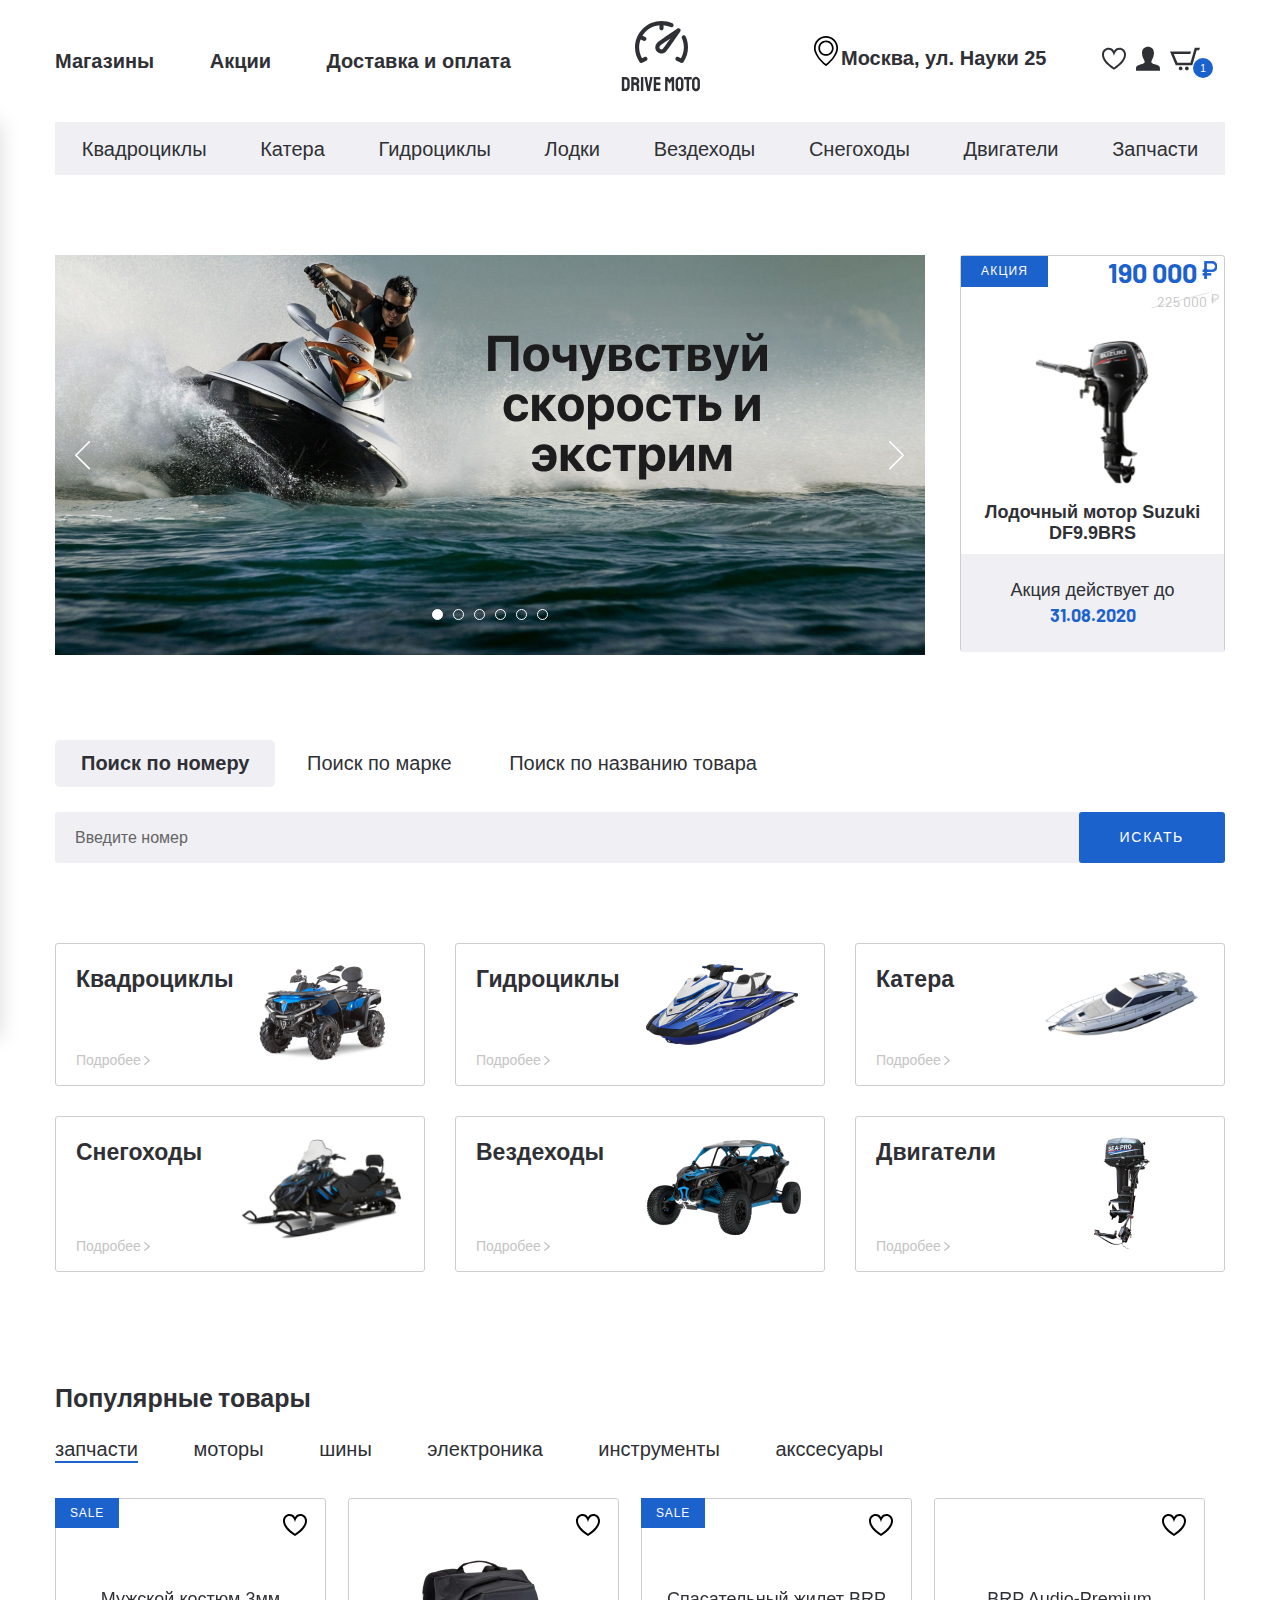
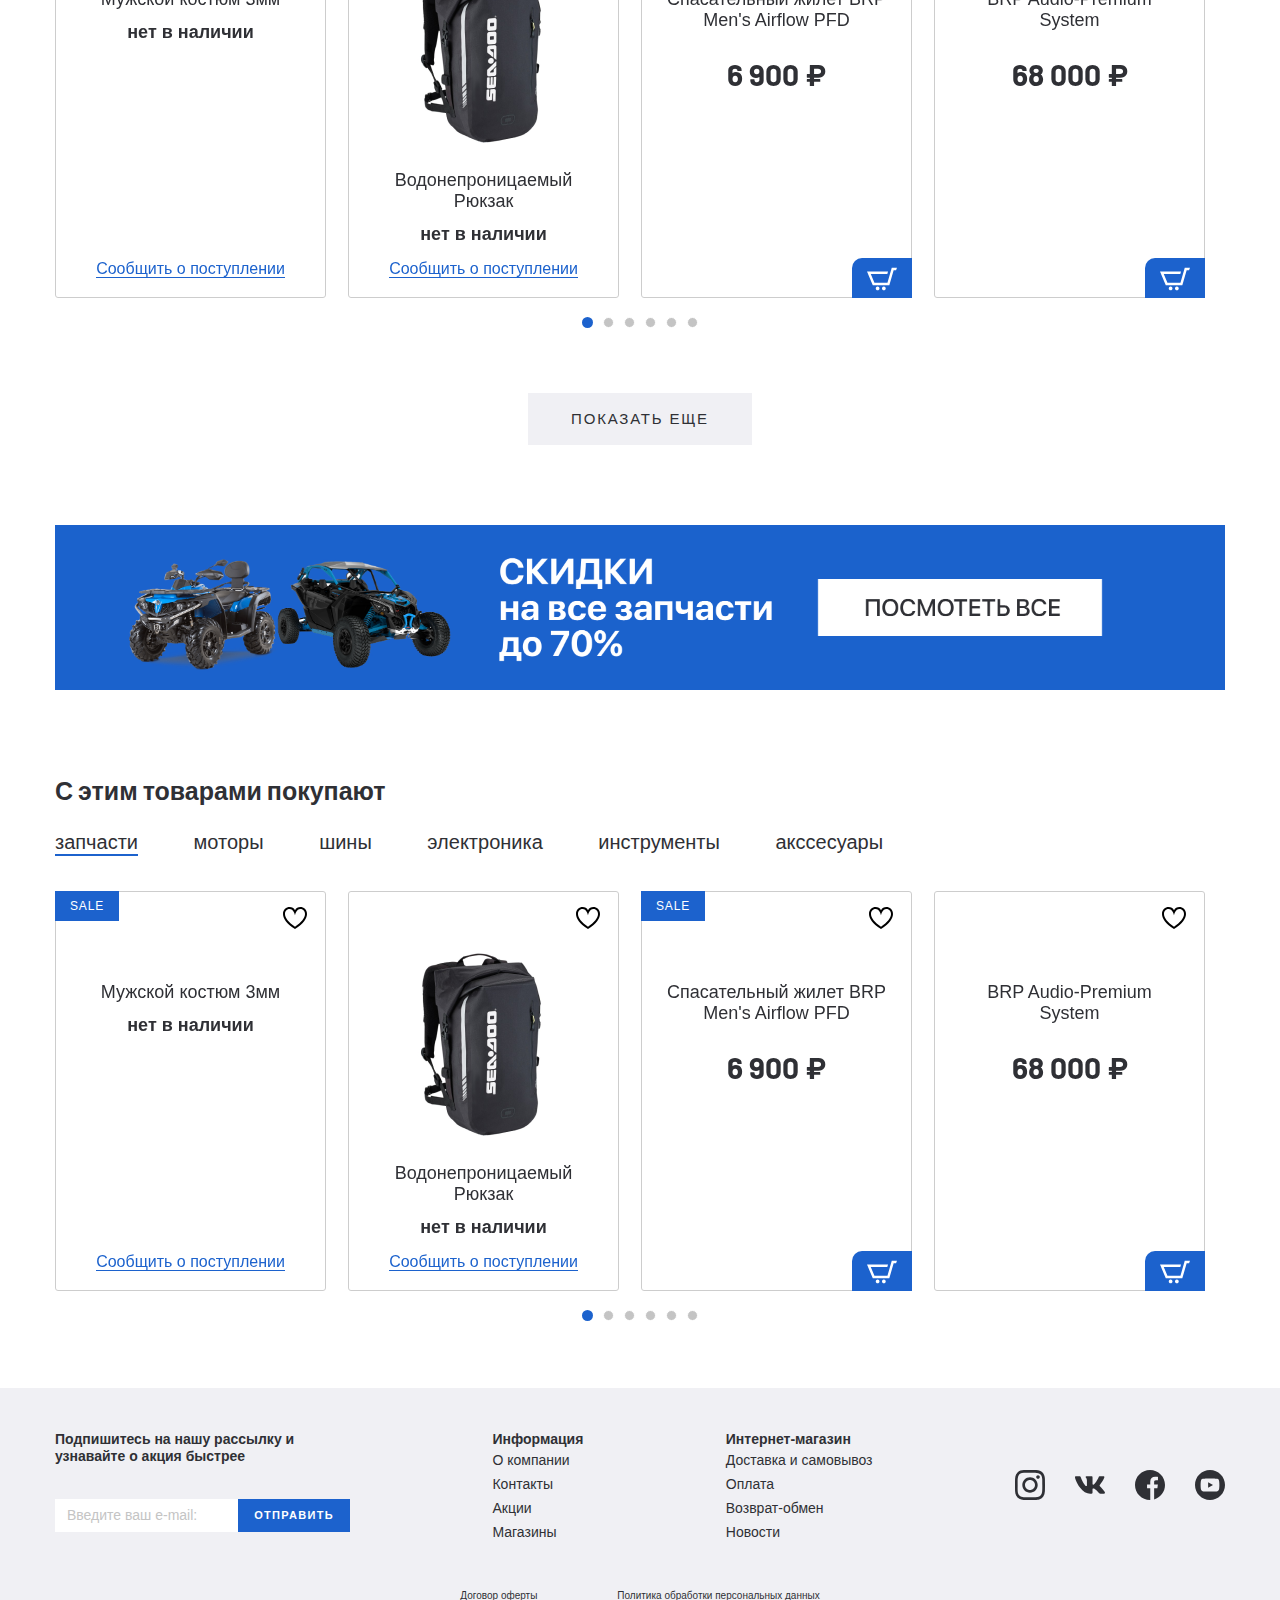
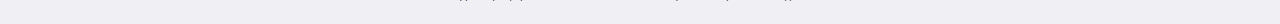
==== commit d7efc5d9: "feat: add content sliders" ====
--- a/index.html
+++ b/index.html
@@ -1,1185 +1,2153 @@
 <!DOCTYPE html>
 <html lang="ru">
-  <head>
-    <meta charset="UTF-8" />
-    <meta name="viewport" content="width=device-width, initial-scale=1.0" />
-    <meta http-equiv="X-UA-Compatible" content="ie=edge" />
+<head>
+    <meta charset="UTF-8"/>
+    <meta name="viewport" content="width=device-width, initial-scale=1.0"/>
+    <meta http-equiv="X-UA-Compatible" content="ie=edge"/>
     <title>Store</title>
-    <link rel="preconnect" href="https://fonts.googleapis.com" />
-    <link rel="preconnect" href="https://fonts.gstatic.com" crossorigin />
+    <link rel="preconnect" href="https://fonts.googleapis.com"/>
+    <link rel="preconnect" href="https://fonts.gstatic.com" crossorigin/>
     <link
-      href="https://fonts.googleapis.com/css2?family=Barlow:wght@400;700&display=swap"
-      rel="stylesheet"
+            href="https://fonts.googleapis.com/css2?family=Barlow:wght@400;700&display=swap"
+            rel="stylesheet"
     />
-    <link rel="stylesheet" href="css/ion.rangeSlider.min.css" />
-    <link rel="stylesheet" href="css/jquery.formstyler.css" />
-    <link rel="stylesheet" href="css/jquery.formstyler.theme.css" />
-    <link rel="stylesheet" href="css/jquery.rateyo.min.css" />
-    <link rel="stylesheet" href="css/style.min.css" />
-  </head>
-  <body>
-    <header class="header">
-      <div class="header__top">
+    <link rel="stylesheet" href="css/ion.rangeSlider.min.css"/>
+    <link rel="stylesheet" href="css/jquery.formstyler.css"/>
+    <link rel="stylesheet" href="css/jquery.formstyler.theme.css"/>
+    <link rel="stylesheet" href="css/jquery.rateyo.min.css"/>
+    <link rel="stylesheet" href="css/style.min.css"/>
+</head>
+<body>
+<header class="header">
+    <div class="header__top">
         <div class="container">
-          <div class="header__top-inner">
-            <nav class="menu">
-              <button class="menu__btn">
-                <div class="menu__btn-line"></div>
-                <div class="menu__btn-line"></div>
-                <div class="menu__btn-line"></div>
-              </button>
-              <ul class="menu__list">
-                <li class="menu__item">
-                  <a class="menu__link" href="catalog.html">Магазины</a>
-                </li>
-                <li class="menu__item">
-                  <a class="menu__link" href="#">Акции</a>
-                </li>
-                <li class="menu__item">
-                  <a class="menu__link" href="#">Доставка и оплата</a>
-                </li>
-              </ul>
-            </nav>
-            <a class="logo" href="#">
-              <img class="logo__img" src="./img/logo.svg" alt="" />
-            </a>
-            <div class="header__box">
-              <p class="header__addres">Москва, ул. Науки 25</p>
-              <ul class="user__list">
-                <li class="user__list-item">
-                  <a class="user__list-link" href="#">
-                    <img
-                      src="./img/hearth-ico.svg
+            <div class="header__top-inner">
+                <nav class="menu">
+                    <button class="menu__btn">
+                        <div class="menu__btn-line"></div>
+                        <div class="menu__btn-line"></div>
+                        <div class="menu__btn-line"></div>
+                    </button>
+                    <ul class="menu__list">
+                        <li class="menu__item">
+                            <a class="menu__link" href="catalog.html">Магазины</a>
+                        </li>
+                        <li class="menu__item">
+                            <a class="menu__link" href="#">Акции</a>
+                        </li>
+                        <li class="menu__item">
+                            <a class="menu__link" href="#">Доставка и оплата</a>
+                        </li>
+                    </ul>
+                </nav>
+                <a class="logo" href="#">
+                    <img class="logo__img" src="./img/logo.svg" alt=""/>
+                </a>
+                <div class="header__box">
+                    <p class="header__addres">Москва, ул. Науки 25</p>
+                    <ul class="user__list">
+                        <li class="user__list-item">
+                            <a class="user__list-link" href="#">
+                                <img
+                                        src="./img/hearth-ico.svg
                     "
-                      alt=""
-                    />
-                  </a>
-                </li>
-                <li class="user__list-item">
-                  <a class="user__list-link" href="#">
-                    <img
-                      src="./img/user-ico.svg
+                                        alt=""
+                                />
+                            </a>
+                        </li>
+                        <li class="user__list-item">
+                            <a class="user__list-link" href="#">
+                                <img
+                                        src="./img/user-ico.svg
                     "
-                      alt=""
-                    />
-                  </a>
-                </li>
-                <li class="user__list-item">
-                  <a class="user__list-link basket" href="#">
-                    <img
-                      src="./img/basket.svg
+                                        alt=""
+                                />
+                            </a>
+                        </li>
+                        <li class="user__list-item">
+                            <a class="user__list-link basket" href="#">
+                                <img
+                                        src="./img/basket.svg
                     "
-                      alt=""
-                    />
-                    <p class="basket__num">1</p>
-                  </a>
-                </li>
-              </ul>
+                                        alt=""
+                                />
+                                <p class="basket__num">1</p>
+                            </a>
+                        </li>
+                    </ul>
+                </div>
             </div>
-          </div>
         </div>
-      </div>
-      <ul class="menu-mobile__list">
+    </div>
+    <ul class="menu-mobile__list">
         <li class="menu-mobile__item">
-          <a class="menu-mobile__link" href="#">
-            <img class="menu-mobile__img" src="./img/user-ico.svg" alt="" />
-            <p>Войти</p>
-          </a>
+            <a class="menu-mobile__link" href="#">
+                <img class="menu-mobile__img" src="./img/user-ico.svg" alt=""/>
+                <p>Войти</p>
+            </a>
         </li>
         <li class="menu-mobile__item">
-          <a class="menu-mobile__link" href="#">
-            <img class="menu-mobile__img" src="./img/user-ico.svg" alt="" />
-            <p>Регистрация</p>
-          </a>
+            <a class="menu-mobile__link" href="#">
+                <img class="menu-mobile__img" src="./img/user-ico.svg" alt=""/>
+                <p>Регистрация</p>
+            </a>
         </li>
         <li class="menu-mobile__item">
-          <a class="menu-mobile__link" href="#">
-            <img class="menu-mobile__img" src="./img/hearth-ico.svg" alt="" />
-            <p>Избранное</p>
-          </a>
+            <a class="menu-mobile__link" href="#">
+                <img class="menu-mobile__img" src="./img/hearth-ico.svg" alt=""/>
+                <p>Избранное</p>
+            </a>
         </li>
         <li class="menu-mobile__item">
-          <a class="menu-mobile__link" href="#">
-            <img class="menu-mobile__img" src="./img/basket.svg" alt="" />
-            <p>Корзина</p>
-          </a>
+            <a class="menu-mobile__link" href="#">
+                <img class="menu-mobile__img" src="./img/basket.svg" alt=""/>
+                <p>Корзина</p>
+            </a>
         </li>
         <li class="menu-mobile__item">
-          <a class="menu-mobile__link" href="#">
-            <img class="menu-mobile__img" src="./img/home.svg" alt="" />
-            <p>Магазины</p>
-          </a>
+            <a class="menu-mobile__link" href="#">
+                <img class="menu-mobile__img" src="./img/home.svg" alt=""/>
+                <p>Магазины</p>
+            </a>
         </li>
         <li class="menu-mobile__item">
-          <a class="menu-mobile__link" href="#">
-            <img class="menu-mobile__img" src="./img/sale.svg" alt="" />
-            <p>Акции</p>
-          </a>
+            <a class="menu-mobile__link" href="#">
+                <img class="menu-mobile__img" src="./img/sale.svg" alt=""/>
+                <p>Акции</p>
+            </a>
         </li>
         <li class="menu-mobile__item">
-          <a class="menu-mobile__link" href="#">
-            <img class="menu-mobile__img" src="./img/box.svg" alt="" />
-            <p>Доставка и оплата</p>
-          </a>
+            <a class="menu-mobile__link" href="#">
+                <img class="menu-mobile__img" src="./img/box.svg" alt=""/>
+                <p>Доставка и оплата</p>
+            </a>
         </li>
         <li class="menu-mobile__item">
-          <a class="menu-mobile__link" href="#">
-            <p>Квадроциклы</p>
-          </a>
+            <a class="menu-mobile__link" href="#">
+                <p>Квадроциклы</p>
+            </a>
         </li>
         <li class="menu-mobile__item">
-          <a class="menu-mobile__link" href="#">
-            <p>Катера</p>
-          </a>
+            <a class="menu-mobile__link" href="#">
+                <p>Катера</p>
+            </a>
         </li>
         <li class="menu-mobile__item">
-          <a class="menu-mobile__link" href="#">
-            <p>Гидроциклы</p>
-          </a>
+            <a class="menu-mobile__link" href="#">
+                <p>Гидроциклы</p>
+            </a>
         </li>
         <li class="menu-mobile__item">
-          <a class="menu-mobile__link" href="#">
-            <p>Лодки</p>
-          </a>
+            <a class="menu-mobile__link" href="#">
+                <p>Лодки</p>
+            </a>
         </li>
         <li class="menu-mobile__item">
-          <a class="menu-mobile__link" href="#">
-            <p>Вездеходы</p>
-          </a>
+            <a class="menu-mobile__link" href="#">
+                <p>Вездеходы</p>
+            </a>
         </li>
         <li class="menu-mobile__item">
-          <a class="menu-mobile__link" href="#">
-            <p>Снегоходы</p>
-          </a>
+            <a class="menu-mobile__link" href="#">
+                <p>Снегоходы</p>
+            </a>
         </li>
         <li class="menu-mobile__item">
-          <a class="menu-mobile__link" href="#">
-            <p>Двигатели</p>
-          </a>
+            <a class="menu-mobile__link" href="#">
+                <p>Двигатели</p>
+            </a>
         </li>
         <li class="menu-mobile__item">
-          <a class="menu-mobile__link" href="#">
-            <p>Запчасти</p>
-          </a>
+            <a class="menu-mobile__link" href="#">
+                <p>Запчасти</p>
+            </a>
         </li>
-      </ul>
-      <div class="menu__mobile-linewrapper">
+    </ul>
+    <div class="menu__mobile-linewrapper">
         <ul class="menu__mobile-line">
-          <li class="menu__item">
-            <a class="menu__link" href="catalog.html">Магазины</a>
-          </li>
-          <li class="menu__item">
-            <a class="menu__link" href="#">Акции</a>
-          </li>
-          <li class="menu__item">
-            <a class="menu__link" href="#">Доставка и оплата</a>
-          </li>
+            <li class="menu__item">
+                <a class="menu__link" href="catalog.html">Магазины</a>
+            </li>
+            <li class="menu__item">
+                <a class="menu__link" href="#">Акции</a>
+            </li>
+            <li class="menu__item">
+                <a class="menu__link" href="#">Доставка и оплата</a>
+            </li>
         </ul>
-      </div>
-
-      <div class="header__bottom">
-        <div class="container">
-          <ul class="menu__categories">
-            <li class="menu__categories-item">
-              <a class="menu__categories-link" href="product.html"
-                >Квадроциклы</a
-              >
-            </li>
-
-            <li class="menu__categories-item">
-              <a class="menu__categories-link" href="#">Катера</a>
-            </li>
-            <li class="menu__categories-item">
-              <a class="menu__categories-link" href="#">Гидроциклы</a>
-            </li>
-            <li class="menu__categories-item">
-              <a class="menu__categories-link" href="#">Лодки</a>
-            </li>
-            <li class="menu__categories-item">
-              <a class="menu__categories-link" href="#">Вездеходы</a>
-            </li>
-            <li class="menu__categories-item">
-              <a class="menu__categories-link" href="#">Снегоходы</a>
-            </li>
-            <li class="menu__categories-item">
-              <a class="menu__categories-link" href="#">Двигатели</a>
-            </li>
-            <li class="menu__categories-item">
-              <a class="menu__categories-link" href="#">Запчасти</a>
-            </li>
-          </ul>
-        </div>
-      </div>
-    </header>
-    <section class="banner-section page-section">
-      <div class="container">
-        <div class="banner-section__inner">
-          <div class="banner-section__slider">
-            <a class="banner-section__slider-item" href="#">
-              <img
-                class="banner-section__slider-img"
-                src="./img/banner-slider.jpg"
-                alt=""
-              />
-            </a>
-            <a class="banner-section__slider-item" href="#">
-              <img
-                class="banner-section__slider-img"
-                src="./img/banner-slider.jpg"
-                alt=""
-              />
-            </a>
-            <a class="banner-section__slider-item" href="#">
-              <img
-                class="banner-section__slider-img"
-                src="./img/banner-slider.jpg"
-                alt=""
-              />
-            </a>
-            <a class="banner-section__slider-item" href="#">
-              <img
-                class="banner-section__slider-img"
-                src="./img/banner-slider.jpg"
-                alt=""
-              />
-            </a>
-            <a class="banner-section__slider-item" href="#">
-              <img
-                class="banner-section__slider-img"
-                src="./img/banner-slider.jpg"
-                alt=""
-              />
-            </a>
-            <a class="banner-section__slider-item" href="#">
-              <img
-                class="banner-section__slider-img"
-                src="./img/banner-slider.jpg"
-                alt=""
-              />
-            </a>
-          </div>
-          <a class="banner-section__item sale-item" href="#">
-            <div class="sale-item__top">
-              <p class="sale-item__info">Акция</p>
-              <div class="sale-item__price">
-                <div class="price sale-item__price-new">190 000</div>
-                <div class="price sale-item__price-old">225 000</div>
-              </div>
-            </div>
-            <img class="sale-item__img" src="./img/content/sale-1.png" alt="" />
-            <h5 class="sale-item__title">Лодочный мотор Suzuki DF9.9BRS</h5>
-            <p class="sale-item__footer">
-              Акция действует до
-              <span>31.08.2020</span>
-            </p>
-          </a>
-        </div>
-      </div>
-    </section>
-    <div class="search page-section">
-      <div class="container">
-        <div class="search__inner">
-          <div class="search__tabs tabs-wrapper">
-            <div class="mobile-overflow">
-              <a class="tab tab--active search__tabs-item" href="#tab-1"
-                >Поиск по номеру</a
-              >
-              <a class="tab search__tabs-item" href="#tab-2">Поиск по марке</a>
-              <a class="tab search__tabs-item" href="#tab-3"
-                >Поиск по названию товара</a
-              >
-            </div>
-          </div>
-          <div class="search__content">
-            <div
-              id="tab-1"
-              class="tabs-content search__content-item tabs-content--active"
-            >
-              <form class="search__content-form" action="">
-                <input
-                  class="search__content-input"
-                  type="text"
-                  placeholder="Введите номер"
-                />
-                <button class="search__content-btn" type="submit">
-                  искать
-                </button>
-              </form>
-            </div>
-            <div id="tab-2" class="tabs-content search__content-item">
-              <form class="search__content-form" action="">
-                <input
-                  class="search__content-input"
-                  type="text"
-                  placeholder="Введите марку"
-                />
-                <button class="search__content-btn" type="submit">
-                  искать
-                </button>
-              </form>
-            </div>
-            <div id="tab-3" class="tabs-content search__content-item">
-              <form class="search__content-form" action="">
-                <input
-                  class="search__content-input"
-                  type="text"
-                  placeholder="Введите название товара"
-                />
-                <button class="search__content-btn" type="submit">
-                  искать
-                </button>
-              </form>
-            </div>
-          </div>
-        </div>
-      </div>
-    </div>
-    <section class="categories page-section">
-      <div class="container">
-        <div class="categories__inner">
-          <a class="categories__item" href="#">
-            <div class="categories__item-info">
-              <h4 class="categories__item-title">Квадроциклы</h4>
-              <p class="categories__item-text">Подробее</p>
-            </div>
-            <div class="categories__item-img">
-              <img src="./img/categories-1.png" alt="" />
-            </div>
-          </a>
-          <a class="categories__item" href="#">
-            <div class="categories__item-info">
-              <h4 class="categories__item-title">Гидроциклы</h4>
-              <p class="categories__item-text">Подробее</p>
-            </div>
-            <div class="categories__item-img">
-              <img src="./img/categories-2.png" alt="" />
-            </div>
-          </a>
-          <a class="categories__item" href="#">
-            <div class="categories__item-info">
-              <h4 class="categories__item-title">Катера</h4>
-              <p class="categories__item-text">Подробее</p>
-            </div>
-            <div class="categories__item-img">
-              <img src="./img/categories-3.png" alt="" />
-            </div>
-          </a>
-          <a class="categories__item" href="#">
-            <div class="categories__item-info">
-              <h4 class="categories__item-title">Снегоходы</h4>
-              <p class="categories__item-text">Подробее</p>
-            </div>
-            <div class="categories__item-img">
-              <img src="./img/categories-4.png" alt="" />
-            </div>
-          </a>
-          <a class="categories__item" href="#">
-            <div class="categories__item-info">
-              <h4 class="categories__item-title">Вездеходы</h4>
-              <p class="categories__item-text">Подробее</p>
-            </div>
-            <div class="categories__item-img">
-              <img src="./img/categories-5.png" alt="" />
-            </div>
-          </a>
-          <a class="categories__item" href="#">
-            <div class="categories__item-info">
-              <h4 class="categories__item-title">Двигатели</h4>
-              <p class="categories__item-text">Подробее</p>
-            </div>
-            <div class="categories__item-img">
-              <img src="./img/categories-6.png" alt="" />
-            </div>
-          </a>
-        </div>
-      </div>
-    </section>
-
-    <section class="products">
-      <div class="container">
-        <div class="products__inner">
-          <h4 class="product__title">Популярные товары</h4>
-          <div class="tabs-wrapper">
-            <div class="tabs products__tabs mobile-overflow">
-              <a class="tab tab--active products__tab" href="#product-tab-1"
-                >запчасти</a
-              >
-              <a class="tab products__tab" href="#product-tab-2">моторы</a>
-              <a class="tab products__tab" href="#product-tab-3">шины</a>
-              <a class="tab products__tab" href="#product-tab-4">электроника</a>
-              <a class="tab products__tab" href="#product-tab-5">инструменты</a>
-              <a class="tab products__tab" href="#product-tab-6">акссесуары</a>
-            </div>
-          </div>
-          <div class="tabs-container products__container">
-            <div
-              id="product-tab-1"
-              class="tabs-content products__content tabs-content--active"
-            >
-              <div class="product-slider">
-                <div class="product-slider__item">
-                  <div
-                    class="product-item__wrapper product-item__not-available"
-                  >
-                    <button class="product-item__favorite"></button>
-                    <button class="product-item__basket">
-                      <img src="./img/basket-white.svg" alt="" />
-                    </button>
-                    <a class="product-item__notify-link" href="#">
-                      <span>Сообщить о поступлении</span>
-                    </a>
-                    <a class="product-item" href="#">
-                      <p class="product-item__hover-text">посмотреть товар</p>
-                      <img
-                        class="product-item__img"
-                        src="./img/content/product-1.png"
-                        alt=""
-                      />
-                      <h4 class="product-item__title">
-                        Водонепроницаемый Рюкзак
-                      </h4>
-                      <p class="price product-item__price">9 800 ₽</p>
-                      <p class="product-item__notify-text">нет в наличии</p>
-                    </a>
-                  </div>
-                </div>
-                <div class="product-slider__item">
-                  <div class="product-item__wrapper">
-                    <button class="product-item__favorite"></button>
-                    <button class="product-item__basket">
-                      <img src="./img/basket-white.svg" alt="" />
-                    </button>
-                    <a class="product-item__notify-link" href="#">
-                      <span>Сообщить о поступлении</span>
-                    </a>
-                    <a class="product-item product-item--sale" href="#">
-                      <p class="product-item__hover-text">посмотреть товар</p>
-                      <img
-                        class="product-item__img"
-                        src="./img/content/product-1.png"
-                        alt=""
-                      />
-                      <h4 class="product-item__title">
-                        Водонепроницаемый Рюкзак
-                      </h4>
-                      <p class="price product-item__price">9 800 ₽</p>
-                      <p class="product-item__notify-text">нет в наличии</p>
-                    </a>
-                  </div>
-                </div>
-                <div class="product-slider__item">
-                  <div class="product-item__wrapper">
-                    <button class="product-item__favorite"></button>
-                    <button class="product-item__basket">
-                      <img src="./img/basket-white.svg" alt="" />
-                    </button>
-                    <a class="product-item__notify-link" href="#">
-                      <span>Сообщить о поступлении</span>
-                    </a>
-                    <a class="product-item" href="#">
-                      <p class="product-item__hover-text">посмотреть товар</p>
-                      <img
-                        class="product-item__img"
-                        src="./img/content/product-1.png"
-                        alt=""
-                      />
-                      <h4 class="product-item__title">
-                        Водонепроницаемый Рюкзак
-                      </h4>
-                      <p class="price product-item__price">9 800 ₽</p>
-                      <p class="product-item__notify-text">нет в наличии</p>
-                    </a>
-                  </div>
-                </div>
-                <div class="product-slider__item">
-                  <div
-                    class="product-item__wrapper product-item__not-available"
-                  >
-                    <button class="product-item__favorite"></button>
-                    <button class="product-item__basket">
-                      <img src="./img/basket-white.svg" alt="" />
-                    </button>
-                    <a class="product-item__notify-link" href="#">
-                      <span>Сообщить о поступлении</span>
-                    </a>
-                    <a class="product-item product-item--sale" href="#">
-                      <p class="product-item__hover-text">посмотреть товар</p>
-                      <img
-                        class="product-item__img"
-                        src="./img/content/product-1.png"
-                        alt=""
-                      />
-                      <h4 class="product-item__title">
-                        Водонепроницаемый Рюкзак
-                      </h4>
-                      <p class="price product-item__price">9 800 ₽</p>
-                      <p class="product-item__notify-text">нет в наличии</p>
-                    </a>
-                  </div>
-                </div>
-                <div class="product-slider__item">
-                  <div
-                    class="product-item__wrapper product-item__not-available"
-                  >
-                    <button class="product-item__favorite"></button>
-                    <button class="product-item__basket">
-                      <img src="./img/basket-white.svg" alt="" />
-                    </button>
-                    <a class="product-item__notify-link" href="#">
-                      <span>Сообщить о поступлении</span>
-                    </a>
-                    <a class="product-item product-item--sale" href="#">
-                      <p class="product-item__hover-text">посмотреть товар</p>
-                      <img
-                        class="product-item__img"
-                        src="./img/content/product-1.png"
-                        alt=""
-                      />
-                      <h4 class="product-item__title">
-                        Водонепроницаемый Рюкзак
-                      </h4>
-                      <p class="price product-item__price">9 800 ₽</p>
-                      <p class="product-item__notify-text">нет в наличии</p>
-                    </a>
-                  </div>
-                </div>
-                <div class="product-slider__item">
-                  <div class="product-item__wrapper">
-                    <button class="product-item__favorite"></button>
-                    <button class="product-item__basket">
-                      <img src="./img/basket-white.svg" alt="" />
-                    </button>
-                    <a class="product-item__notify-link" href="#">
-                      <span>Сообщить о поступлении</span>
-                    </a>
-                    <a class="product-item product-item--sale" href="#">
-                      <p class="product-item__hover-text">посмотреть товар</p>
-                      <img
-                        class="product-item__img"
-                        src="./img/content/product-1.png"
-                        alt=""
-                      />
-                      <h4 class="product-item__title">
-                        Водонепроницаемый Рюкзак
-                      </h4>
-                      <p class="price product-item__price">9 800 ₽</p>
-                      <p class="product-item__notify-text">нет в наличии</p>
-                    </a>
-                  </div>
-                </div>
-              </div>
-            </div>
-            <div id="product-tab-2" class="tabs-content products__content">
-              <div class="product-slider">
-                <div class="product-slider__item">
-                  <div
-                    class="product-item__wrapper product-item__not-available"
-                  >
-                    <button class="product-item__favorite"></button>
-                    <button class="product-item__basket">
-                      <img src="./img/basket-white.svg" alt="" />
-                    </button>
-                    <a class="product-item__notify-link" href="#">
-                      <span>Сообщить о поступлении</span>
-                    </a>
-                    <a class="product-item product-item--sale" href="#">
-                      <p class="product-item__hover-text">посмотреть товар</p>
-                      <img
-                        class="product-item__img"
-                        src="./img/content/product-1.png"
-                        alt=""
-                      />
-                      <h4 class="product-item__title">
-                        Водонепроницаемый Рюкзак
-                      </h4>
-                      <p class="price product-item__price">9 800 ₽</p>
-                      <p class="product-item__notify-text">нет в наличии</p>
-                    </a>
-                  </div>
-                </div>
-                <div class="product-slider__item">
-                  <div class="product-item__wrapper">
-                    <button class="product-item__favorite"></button>
-                    <button class="product-item__basket">
-                      <img src="./img/basket-white.svg" alt="" />
-                    </button>
-                    <a class="product-item__notify-link" href="#">
-                      <span>Сообщить о поступлении</span>
-                    </a>
-                    <a class="product-item product-item--sale" href="#">
-                      <p class="product-item__hover-text">посмотреть товар</p>
-                      <img
-                        class="product-item__img"
-                        src="./img/content/product-1.png"
-                        alt=""
-                      />
-                      <h4 class="product-item__title">
-                        Водонепроницаемый Рюкзак
-                      </h4>
-                      <p class="price product-item__price">9 800 ₽</p>
-                      <p class="product-item__notify-text">нет в наличии</p>
-                    </a>
-                  </div>
-                </div>
-                <div class="product-slider__item">
-                  <div class="product-item__wrapper">
-                    <button class="product-item__favorite"></button>
-                    <button class="product-item__basket">
-                      <img src="./img/basket-white.svg" alt="" />
-                    </button>
-                    <a class="product-item__notify-link" href="#">
-                      <span>Сообщить о поступлении</span>
-                    </a>
-                    <a class="product-item product-item--sale" href="#">
-                      <p class="product-item__hover-text">посмотреть товар</p>
-                      <img
-                        class="product-item__img"
-                        src="./img/content/product-1.png"
-                        alt=""
-                      />
-                      <h4 class="product-item__title">
-                        Водонепроницаемый Рюкзак
-                      </h4>
-                      <p class="price product-item__price">9 800 ₽</p>
-                      <p class="product-item__notify-text">нет в наличии</p>
-                    </a>
-                  </div>
-                </div>
-                <div class="product-slider__item">
-                  <div
-                    class="product-item__wrapper product-item__not-available"
-                  >
-                    <button class="product-item__favorite"></button>
-                    <button class="product-item__basket">
-                      <img src="./img/basket-white.svg" alt="" />
-                    </button>
-                    <a class="product-item__notify-link" href="#">
-                      <span>Сообщить о поступлении</span>
-                    </a>
-                    <a class="product-item product-item--sale" href="#">
-                      <p class="product-item__hover-text">посмотреть товар</p>
-                      <img
-                        class="product-item__img"
-                        src="./img/content/product-1.png"
-                        alt=""
-                      />
-                      <h4 class="product-item__title">
-                        Водонепроницаемый Рюкзак
-                      </h4>
-                      <p class="price product-item__price">9 800 ₽</p>
-                      <p class="product-item__notify-text">нет в наличии</p>
-                    </a>
-                  </div>
-                </div>
-                <div class="product-slider__item">
-                  <div
-                    class="product-item__wrapper product-item__not-available"
-                  >
-                    <button class="product-item__favorite"></button>
-                    <button class="product-item__basket">
-                      <img src="./img/basket-white.svg" alt="" />
-                    </button>
-                    <a class="product-item__notify-link" href="#">
-                      <span>Сообщить о поступлении</span>
-                    </a>
-                    <a class="product-item product-item--sale" href="#">
-                      <p class="product-item__hover-text">посмотреть товар</p>
-                      <img
-                        class="product-item__img"
-                        src="./img/content/product-1.png"
-                        alt=""
-                      />
-                      <h4 class="product-item__title">
-                        Водонепроницаемый Рюкзак
-                      </h4>
-                      <p class="price product-item__price">9 800 ₽</p>
-                      <p class="product-item__notify-text">нет в наличии</p>
-                    </a>
-                  </div>
-                </div>
-                <div class="product-slider__item">
-                  <div class="product-item__wrapper">
-                    <button class="product-item__favorite"></button>
-                    <button class="product-item__basket">
-                      <img src="./img/basket-white.svg" alt="" />
-                    </button>
-                    <a class="product-item__notify-link" href="#">
-                      <span>Сообщить о поступлении</span>
-                    </a>
-                    <a class="product-item product-item--sale" href="#">
-                      <p class="product-item__hover-text">посмотреть товар</p>
-                      <img
-                        class="product-item__img"
-                        src="./img/content/product-1.png"
-                        alt=""
-                      />
-                      <h4 class="product-item__title">
-                        Водонепроницаемый Рюкзак
-                      </h4>
-                      <p class="price product-item__price">9 800 ₽</p>
-                      <p class="product-item__notify-text">нет в наличии</p>
-                    </a>
-                  </div>
-                </div>
-              </div>
-            </div>
-            <div id="product-tab-3" class="tabs-content products__content">
-              slider-3
-            </div>
-            <div id="product-tab-4" class="tabs-content products__content">
-              slider-4
-            </div>
-            <div id="product-tab-5" class="tabs-content products__content">
-              slider-5
-            </div>
-            <div id="product-tab-6" class="tabs-content products__content">
-              slider-6
-            </div>
-          </div>
-          <div class="product-item__more-link">
-            <a class="product-item__more" href="#"> ПОКАЗАТЬ ЕЩЕ </a>
-          </div>
-        </div>
-      </div>
-    </section>
-
-    <div class="banner">
-      <div class="container">
-        <a class="banner-link" href="#">
-          <img src="./img/content/banner.jpg" alt="" />
-        </a>
-      </div>
     </div>
 
-    <section class="products product-popular">
-      <div class="container">
+    <div class="header__bottom">
+        <div class="container">
+            <ul class="menu__categories">
+                <li class="menu__categories-item">
+                    <a class="menu__categories-link" href="product.html"
+                    >Квадроциклы</a
+                    >
+                </li>
+
+                <li class="menu__categories-item">
+                    <a class="menu__categories-link" href="#">Катера</a>
+                </li>
+                <li class="menu__categories-item">
+                    <a class="menu__categories-link" href="#">Гидроциклы</a>
+                </li>
+                <li class="menu__categories-item">
+                    <a class="menu__categories-link" href="#">Лодки</a>
+                </li>
+                <li class="menu__categories-item">
+                    <a class="menu__categories-link" href="#">Вездеходы</a>
+                </li>
+                <li class="menu__categories-item">
+                    <a class="menu__categories-link" href="#">Снегоходы</a>
+                </li>
+                <li class="menu__categories-item">
+                    <a class="menu__categories-link" href="#">Двигатели</a>
+                </li>
+                <li class="menu__categories-item">
+                    <a class="menu__categories-link" href="#">Запчасти</a>
+                </li>
+            </ul>
+        </div>
+    </div>
+</header>
+<section class="banner-section page-section">
+    <div class="container">
+        <div class="banner-section__inner">
+            <div class="banner-section__slider">
+                <a class="banner-section__slider-item" href="#">
+                    <img
+                            class="banner-section__slider-img"
+                            src="./img/banner-slider.jpg"
+                            alt=""
+                    />
+                </a>
+                <a class="banner-section__slider-item" href="#">
+                    <img
+                            class="banner-section__slider-img"
+                            src="./img/banner-slider.jpg"
+                            alt=""
+                    />
+                </a>
+                <a class="banner-section__slider-item" href="#">
+                    <img
+                            class="banner-section__slider-img"
+                            src="./img/banner-slider.jpg"
+                            alt=""
+                    />
+                </a>
+                <a class="banner-section__slider-item" href="#">
+                    <img
+                            class="banner-section__slider-img"
+                            src="./img/banner-slider.jpg"
+                            alt=""
+                    />
+                </a>
+                <a class="banner-section__slider-item" href="#">
+                    <img
+                            class="banner-section__slider-img"
+                            src="./img/banner-slider.jpg"
+                            alt=""
+                    />
+                </a>
+                <a class="banner-section__slider-item" href="#">
+                    <img
+                            class="banner-section__slider-img"
+                            src="./img/banner-slider.jpg"
+                            alt=""
+                    />
+                </a>
+            </div>
+            <a class="banner-section__item sale-item" href="#">
+                <div class="sale-item__top">
+                    <p class="sale-item__info">Акция</p>
+                    <div class="sale-item__price">
+                        <div class="price sale-item__price-new">190 000</div>
+                        <div class="price sale-item__price-old">225 000</div>
+                    </div>
+                </div>
+                <img class="sale-item__img" src="./img/content/sale-1.png" alt=""/>
+                <h5 class="sale-item__title">Лодочный мотор Suzuki DF9.9BRS</h5>
+                <p class="sale-item__footer">
+                    Акция действует до
+                    <span>31.08.2020</span>
+                </p>
+            </a>
+        </div>
+    </div>
+</section>
+<div class="search page-section">
+    <div class="container">
+        <div class="search__inner">
+            <div class="search__tabs tabs-wrapper">
+                <div class="mobile-overflow">
+                    <a class="tab tab--active search__tabs-item" href="#tab-1"
+                    >Поиск по номеру</a
+                    >
+                    <a class="tab search__tabs-item" href="#tab-2">Поиск по марке</a>
+                    <a class="tab search__tabs-item" href="#tab-3"
+                    >Поиск по названию товара</a
+                    >
+                </div>
+            </div>
+            <div class="search__content">
+                <div
+                        id="tab-1"
+                        class="tabs-content search__content-item tabs-content--active"
+                >
+                    <form class="search__content-form" action="">
+                        <input
+                                class="search__content-input"
+                                type="text"
+                                placeholder="Введите номер"
+                        />
+                        <button class="search__content-btn" type="submit">
+                            искать
+                        </button>
+                    </form>
+                </div>
+                <div id="tab-2" class="tabs-content search__content-item">
+                    <form class="search__content-form" action="">
+                        <input
+                                class="search__content-input"
+                                type="text"
+                                placeholder="Введите марку"
+                        />
+                        <button class="search__content-btn" type="submit">
+                            искать
+                        </button>
+                    </form>
+                </div>
+                <div id="tab-3" class="tabs-content search__content-item">
+                    <form class="search__content-form" action="">
+                        <input
+                                class="search__content-input"
+                                type="text"
+                                placeholder="Введите название товара"
+                        />
+                        <button class="search__content-btn" type="submit">
+                            искать
+                        </button>
+                    </form>
+                </div>
+            </div>
+        </div>
+    </div>
+</div>
+<section class="categories page-section">
+    <div class="container">
+        <div class="categories__inner">
+            <a class="categories__item" href="#">
+                <div class="categories__item-info">
+                    <h4 class="categories__item-title">Квадроциклы</h4>
+                    <p class="categories__item-text">Подробее</p>
+                </div>
+                <div class="categories__item-img">
+                    <img src="./img/categories-1.png" alt=""/>
+                </div>
+            </a>
+            <a class="categories__item" href="#">
+                <div class="categories__item-info">
+                    <h4 class="categories__item-title">Гидроциклы</h4>
+                    <p class="categories__item-text">Подробее</p>
+                </div>
+                <div class="categories__item-img">
+                    <img src="./img/categories-2.png" alt=""/>
+                </div>
+            </a>
+            <a class="categories__item" href="#">
+                <div class="categories__item-info">
+                    <h4 class="categories__item-title">Катера</h4>
+                    <p class="categories__item-text">Подробее</p>
+                </div>
+                <div class="categories__item-img">
+                    <img src="./img/categories-3.png" alt=""/>
+                </div>
+            </a>
+            <a class="categories__item" href="#">
+                <div class="categories__item-info">
+                    <h4 class="categories__item-title">Снегоходы</h4>
+                    <p class="categories__item-text">Подробее</p>
+                </div>
+                <div class="categories__item-img">
+                    <img src="./img/categories-4.png" alt=""/>
+                </div>
+            </a>
+            <a class="categories__item" href="#">
+                <div class="categories__item-info">
+                    <h4 class="categories__item-title">Вездеходы</h4>
+                    <p class="categories__item-text">Подробее</p>
+                </div>
+                <div class="categories__item-img">
+                    <img src="./img/categories-5.png" alt=""/>
+                </div>
+            </a>
+            <a class="categories__item" href="#">
+                <div class="categories__item-info">
+                    <h4 class="categories__item-title">Двигатели</h4>
+                    <p class="categories__item-text">Подробее</p>
+                </div>
+                <div class="categories__item-img">
+                    <img src="./img/categories-6.png" alt=""/>
+                </div>
+            </a>
+        </div>
+    </div>
+</section>
+
+<section class="products">
+    <div class="container">
         <div class="products__inner">
-          <h4 class="product__title">С этим товарами покупают</h4>
-          <div class="tabs-wrapper">
-            <div class="tabs products__tabs mobile-overflow">
-              <a class="tab tab--active products__tab" href="#popular-tab-1"
-                >запчасти</a
-              >
-              <a class="tab products__tab" href="#popular-tab-2">моторы</a>
-              <a class="tab products__tab" href="#popular-tab-3">шины</a>
-              <a class="tab products__tab" href="#popular-tab-4">электроника</a>
-              <a class="tab products__tab" href="#popular-tab-5">инструменты</a>
-              <a class="tab products__tab" href="#popular-tab-6">акссесуары</a>
+            <h4 class="product__title">Популярные товары</h4>
+            <div class="tabs-wrapper">
+                <div class="tabs products__tabs mobile-overflow">
+                    <a class="tab tab--active products__tab" href="#product-tab-1"
+                    >запчасти</a
+                    >
+                    <a class="tab products__tab" href="#product-tab-2">моторы</a>
+                    <a class="tab products__tab" href="#product-tab-3">шины</a>
+                    <a class="tab products__tab" href="#product-tab-4">электроника</a>
+                    <a class="tab products__tab" href="#product-tab-5">инструменты</a>
+                    <a class="tab products__tab" href="#product-tab-6">акссесуары</a>
+                </div>
             </div>
-          </div>
+            <div class="tabs-container products__container">
+                <div
+                        id="product-tab-1"
+                        class="tabs-content products__content tabs-content--active"
+                >
+                    <div class="product-slider">
+                        <div class="product-slider__item">
+                            <div
+                                    class="product-item__wrapper product-item__not-available"
+                            >
+                                <button class="product-item__favorite"></button>
+                                <button class="product-item__basket">
+                                    <img src="./img/basket-white.svg" alt=""/>
+                                </button>
+                                <a class="product-item__notify-link" href="#">
+                                    <span>Сообщить о поступлении</span>
+                                </a>
+                                <a class="product-item product-item--sale" href="#">
+                                    <p class="product-item__hover-text">посмотреть товар</p>
+                                    <img
+                                            class="product-item__img"
+                                            src="./img/content/product-8.png"
+                                            alt=""
+                                    />
+                                    <h4 class="product-item__title">
+                                        Мужской костюм 3мм
+                                    </h4>
+                                    <p class="price product-item__price">7 000 ₽</p>
+                                    <p class="product-item__notify-text">нет в наличии</p>
+                                </a>
+                            </div>
+                        </div>
+                        <div class="product-slider__item">
+                            <div
+                                    class="product-item__wrapper product-item__not-available"
+                            >
+                                <button class="product-item__favorite"></button>
+                                <button class="product-item__basket">
+                                    <img src="./img/basket-white.svg" alt=""/>
+                                </button>
+                                <a class="product-item__notify-link" href="#">
+                                    <span>Сообщить о поступлении</span>
+                                </a>
+                                <a class="product-item" href="#">
+                                    <p class="product-item__hover-text">посмотреть товар</p>
+                                    <img
+                                            class="product-item__img"
+                                            src="./img/content/product-1.png"
+                                            alt=""
+                                    />
+                                    <h4 class="product-item__title">
+                                        Водонепроницаемый Рюкзак
+                                    </h4>
+                                    <p class="price product-item__price">9 800 ₽</p>
+                                    <p class="product-item__notify-text">нет в наличии</p>
+                                </a>
+                            </div>
+                        </div>
+                        <div class="product-slider__item">
+                            <div class="product-item__wrapper">
+                                <button class="product-item__favorite"></button>
+                                <button class="product-item__basket">
+                                    <img src="./img/basket-white.svg" alt=""/>
+                                </button>
+                                <a class="product-item__notify-link" href="#">
+                                    <span>Сообщить о поступлении</span>
+                                </a>
+                                <a class="product-item product-item--sale" href="#">
+                                    <p class="product-item__hover-text">посмотреть товар</p>
+                                    <img
+                                            class="product-item__img"
+                                            src="./img/content/product-2.png"
+                                            alt=""
+                                    />
+                                    <h4 class="product-item__title">
+                                        Спасательный жилет BRP Men's Airflow PFD
+                                    </h4>
+                                    <p class="price product-item__price">6 900 ₽</p>
+                                    <p class="product-item__notify-text">нет в наличии</p>
+                                </a>
+                            </div>
+                        </div>
+                        <div class="product-slider__item">
+                            <div class="product-item__wrapper">
+                                <button class="product-item__favorite"></button>
+                                <button class="product-item__basket">
+                                    <img src="./img/basket-white.svg" alt=""/>
+                                </button>
+                                <a class="product-item__notify-link" href="#">
+                                    <span>Сообщить о поступлении</span>
+                                </a>
+                                <a class="product-item" href="#">
+                                    <p class="product-item__hover-text">посмотреть товар</p>
+                                    <img
+                                            class="product-item__img"
+                                            src="./img/content/product-3.png"
+                                            alt=""
+                                    />
+                                    <h4 class="product-item__title">
+                                        BRP Audio-Premium System
+                                    </h4>
+                                    <p class="price product-item__price">68 000 ₽</p>
+                                    <p class="product-item__notify-text">нет в наличии</p>
+                                </a>
+                            </div>
+                        </div>
+                        <div class="product-slider__item">
+                            <div
+                                    class="product-item__wrapper product-item__not-available"
+                            >
+                                <button class="product-item__favorite"></button>
+                                <button class="product-item__basket">
+                                    <img src="./img/basket-white.svg" alt=""/>
+                                </button>
+                                <a class="product-item__notify-link" href="#">
+                                    <span>Сообщить о поступлении</span>
+                                </a>
+                                <a class="product-item product-item--sale" href="#">
+                                    <p class="product-item__hover-text">посмотреть товар</p>
+                                    <img
+                                            class="product-item__img"
+                                            src="./img/content/product-4.png"
+                                            alt=""
+                                    />
+                                    <h4 class="product-item__title">
+                                        Спасательное снаряжение
+                                    </h4>
+                                    <p class="price product-item__price">4 000 ₽</p>
+                                    <p class="product-item__notify-text">нет в наличии</p>
+                                </a>
+                            </div>
+                        </div>
+                        <div class="product-slider__item">
+                            <div class="product-item__wrapper">
+                                <button class="product-item__favorite"></button>
+                                <button class="product-item__basket">
+                                    <img src="./img/basket-white.svg" alt=""/>
+                                </button>
+                                <a class="product-item__notify-link" href="#">
+                                    <span>Сообщить о поступлении</span>
+                                </a>
+                                <a class="product-item product-item--sale" href="#">
+                                    <p class="product-item__hover-text">посмотреть товар</p>
+                                    <img
+                                            class="product-item__img"
+                                            src="./img/content/product-6.png"
+                                            alt=""
+                                    />
+                                    <h4 class="product-item__title">
+                                        Garmin Echomap Plus 62cv
+                                    </h4>
+                                    <p class="price product-item__price">45 800 ₽</p>
+                                    <p class="product-item__notify-text">нет в наличии</p>
+                                </a>
+                            </div>
+                        </div>
+                    </div>
+                </div>
+                <div id="product-tab-2" class="tabs-content products__content">
+                    <div class="product-slider">
+                        <div class="product-slider__item">
+                            <div
+                                    class="product-item__wrapper product-item__not-available"
+                            >
+                                <button class="product-item__favorite"></button>
+                                <button class="product-item__basket">
+                                    <img src="./img/basket-white.svg" alt=""/>
+                                </button>
+                                <a class="product-item__notify-link" href="#">
+                                    <span>Сообщить о поступлении</span>
+                                </a>
+                                <a class="product-item" href="#">
+                                    <p class="product-item__hover-text">посмотреть товар</p>
+                                    <img
+                                            class="product-item__img"
+                                            src="./img/content/product-1.png"
+                                            alt=""
+                                    />
+                                    <h4 class="product-item__title">
+                                        Водонепроницаемый Рюкзак
+                                    </h4>
+                                    <p class="price product-item__price">9 800 ₽</p>
+                                    <p class="product-item__notify-text">нет в наличии</p>
+                                </a>
+                            </div>
+                        </div>
+                        <div class="product-slider__item">
+                            <div
+                                    class="product-item__wrapper product-item__not-available"
+                            >
+                                <button class="product-item__favorite"></button>
+                                <button class="product-item__basket">
+                                    <img src="./img/basket-white.svg" alt=""/>
+                                </button>
+                                <a class="product-item__notify-link" href="#">
+                                    <span>Сообщить о поступлении</span>
+                                </a>
+                                <a class="product-item product-item--sale" href="#">
+                                    <p class="product-item__hover-text">посмотреть товар</p>
+                                    <img
+                                            class="product-item__img"
+                                            src="./img/content/product-5.png"
+                                            alt=""
+                                    />
+                                    <h4 class="product-item__title">
+                                        BRP Audio-портативная система
+                                    </h4>
+                                    <p class="price product-item__price">92 000 ₽</p>
+                                    <p class="product-item__notify-text">нет в наличии</p>
+                                </a>
+                            </div>
+                        </div>
+                        <div class="product-slider__item">
+                            <div class="product-item__wrapper">
+                                <button class="product-item__favorite"></button>
+                                <button class="product-item__basket">
+                                    <img src="./img/basket-white.svg" alt=""/>
+                                </button>
+                                <a class="product-item__notify-link" href="#">
+                                    <span>Сообщить о поступлении</span>
+                                </a>
+                                <a class="product-item product-item--sale" href="#">
+                                    <p class="product-item__hover-text">посмотреть товар</p>
+                                    <img
+                                            class="product-item__img"
+                                            src="./img/content/product-6.png"
+                                            alt=""
+                                    />
+                                    <h4 class="product-item__title">
+                                        Garmin Echomap Plus 62cv
+                                    </h4>
+                                    <p class="price product-item__price">45 800 ₽</p>
+                                    <p class="product-item__notify-text">нет в наличии</p>
+                                </a>
+                            </div>
+                        </div>
+                        <div class="product-slider__item">
+                            <div class="product-item__wrapper">
+                                <button class="product-item__favorite"></button>
+                                <button class="product-item__basket">
+                                    <img src="./img/basket-white.svg" alt=""/>
+                                </button>
+                                <a class="product-item__notify-link" href="#">
+                                    <span>Сообщить о поступлении</span>
+                                </a>
+                                <a class="product-item product-item--sale" href="#">
+                                    <p class="product-item__hover-text">посмотреть товар</p>
+                                    <img
+                                            class="product-item__img"
+                                            src="./img/content/product-7.png"
+                                            alt=""
+                                    />
+                                    <h4 class="product-item__title">
+                                        RF D.E.S.S.TM Key
+                                    </h4>
+                                    <p class="price product-item__price">7 200 ₽</p>
+                                    <p class="product-item__notify-text">нет в наличии</p>
+                                </a>
+                            </div>
+                        </div>
+                        <div class="product-slider__item">
+                            <div
+                                    class="product-item__wrapper product-item__not-available"
+                            >
+                                <button class="product-item__favorite"></button>
+                                <button class="product-item__basket">
+                                    <img src="./img/basket-white.svg" alt=""/>
+                                </button>
+                                <a class="product-item__notify-link" href="#">
+                                    <span>Сообщить о поступлении</span>
+                                </a>
+                                <a class="product-item product-item--sale" href="#">
+                                    <p class="product-item__hover-text">посмотреть товар</p>
+                                    <img
+                                            class="product-item__img"
+                                            src="./img/content/product-8.png"
+                                            alt=""
+                                    />
+                                    <h4 class="product-item__title">
+                                        Мужской костюм 3мм
+                                    </h4>
+                                    <p class="price product-item__price">7 000 ₽</p>
+                                    <p class="product-item__notify-text">нет в наличии</p>
+                                </a>
+                            </div>
+                        </div>
+                    </div>
+                </div>
+                <div id="product-tab-3" class="tabs-content products__content">
+                    <div class="product-slider">
+                        <div class="product-slider__item">
+                            <div
+                                    class="product-item__wrapper product-item__not-available"
+                            >
+                                <button class="product-item__favorite"></button>
+                                <button class="product-item__basket">
+                                    <img src="./img/basket-white.svg" alt=""/>
+                                </button>
+                                <a class="product-item__notify-link" href="#">
+                                    <span>Сообщить о поступлении</span>
+                                </a>
+                                <a class="product-item product-item--sale" href="#">
+                                    <p class="product-item__hover-text">посмотреть товар</p>
+                                    <img
+                                            class="product-item__img"
+                                            src="./img/content/product-8.png"
+                                            alt=""
+                                    />
+                                    <h4 class="product-item__title">
+                                        Мужской костюм 3мм
+                                    </h4>
+                                    <p class="price product-item__price">7 000 ₽</p>
+                                    <p class="product-item__notify-text">нет в наличии</p>
+                                </a>
+                            </div>
+                        </div>
+                        <div class="product-slider__item">
+                            <div
+                                    class="product-item__wrapper product-item__not-available"
+                            >
+                                <button class="product-item__favorite"></button>
+                                <button class="product-item__basket">
+                                    <img src="./img/basket-white.svg" alt=""/>
+                                </button>
+                                <a class="product-item__notify-link" href="#">
+                                    <span>Сообщить о поступлении</span>
+                                </a>
+                                <a class="product-item" href="#">
+                                    <p class="product-item__hover-text">посмотреть товар</p>
+                                    <img
+                                            class="product-item__img"
+                                            src="./img/content/product-1.png"
+                                            alt=""
+                                    />
+                                    <h4 class="product-item__title">
+                                        Водонепроницаемый Рюкзак
+                                    </h4>
+                                    <p class="price product-item__price">9 800 ₽</p>
+                                    <p class="product-item__notify-text">нет в наличии</p>
+                                </a>
+                            </div>
+                        </div>
+                        <div class="product-slider__item">
+                            <div class="product-item__wrapper">
+                                <button class="product-item__favorite"></button>
+                                <button class="product-item__basket">
+                                    <img src="./img/basket-white.svg" alt=""/>
+                                </button>
+                                <a class="product-item__notify-link" href="#">
+                                    <span>Сообщить о поступлении</span>
+                                </a>
+                                <a class="product-item product-item--sale" href="#">
+                                    <p class="product-item__hover-text">посмотреть товар</p>
+                                    <img
+                                            class="product-item__img"
+                                            src="./img/content/product-2.png"
+                                            alt=""
+                                    />
+                                    <h4 class="product-item__title">
+                                        Спасательный жилет BRP Men's Airflow PFD
+                                    </h4>
+                                    <p class="price product-item__price">6 900 ₽</p>
+                                    <p class="product-item__notify-text">нет в наличии</p>
+                                </a>
+                            </div>
+                        </div>
+                        <div class="product-slider__item">
+                            <div class="product-item__wrapper">
+                                <button class="product-item__favorite"></button>
+                                <button class="product-item__basket">
+                                    <img src="./img/basket-white.svg" alt=""/>
+                                </button>
+                                <a class="product-item__notify-link" href="#">
+                                    <span>Сообщить о поступлении</span>
+                                </a>
+                                <a class="product-item" href="#">
+                                    <p class="product-item__hover-text">посмотреть товар</p>
+                                    <img
+                                            class="product-item__img"
+                                            src="./img/content/product-3.png"
+                                            alt=""
+                                    />
+                                    <h4 class="product-item__title">
+                                        BRP Audio-Premium System
+                                    </h4>
+                                    <p class="price product-item__price">68 000 ₽</p>
+                                    <p class="product-item__notify-text">нет в наличии</p>
+                                </a>
+                            </div>
+                        </div>
+                        <div class="product-slider__item">
+                            <div
+                                    class="product-item__wrapper product-item__not-available"
+                            >
+                                <button class="product-item__favorite"></button>
+                                <button class="product-item__basket">
+                                    <img src="./img/basket-white.svg" alt=""/>
+                                </button>
+                                <a class="product-item__notify-link" href="#">
+                                    <span>Сообщить о поступлении</span>
+                                </a>
+                                <a class="product-item product-item--sale" href="#">
+                                    <p class="product-item__hover-text">посмотреть товар</p>
+                                    <img
+                                            class="product-item__img"
+                                            src="./img/content/product-4.png"
+                                            alt=""
+                                    />
+                                    <h4 class="product-item__title">
+                                        Спасательное снаряжение
+                                    </h4>
+                                    <p class="price product-item__price">4 000 ₽</p>
+                                    <p class="product-item__notify-text">нет в наличии</p>
+                                </a>
+                            </div>
+                        </div>
+                    </div>
+                </div>
+                <div id="product-tab-4" class="tabs-content products__content">
+                    <div class="product-slider">
+                        <div class="product-slider__item">
+                            <div
+                                    class="product-item__wrapper product-item__not-available"
+                            >
+                                <button class="product-item__favorite"></button>
+                                <button class="product-item__basket">
+                                    <img src="./img/basket-white.svg" alt=""/>
+                                </button>
+                                <a class="product-item__notify-link" href="#">
+                                    <span>Сообщить о поступлении</span>
+                                </a>
+                                <a class="product-item product-item--sale" href="#">
+                                    <p class="product-item__hover-text">посмотреть товар</p>
+                                    <img
+                                            class="product-item__img"
+                                            src="./img/content/product-5.png"
+                                            alt=""
+                                    />
+                                    <h4 class="product-item__title">
+                                        BRP Audio-портативная система
+                                    </h4>
+                                    <p class="price product-item__price">92 000 ₽</p>
+                                    <p class="product-item__notify-text">нет в наличии</p>
+                                </a>
+                            </div>
+                        </div>
+                        <div class="product-slider__item">
+                            <div class="product-item__wrapper">
+                                <button class="product-item__favorite"></button>
+                                <button class="product-item__basket">
+                                    <img src="./img/basket-white.svg" alt=""/>
+                                </button>
+                                <a class="product-item__notify-link" href="#">
+                                    <span>Сообщить о поступлении</span>
+                                </a>
+                                <a class="product-item product-item--sale" href="#">
+                                    <p class="product-item__hover-text">посмотреть товар</p>
+                                    <img
+                                            class="product-item__img"
+                                            src="./img/content/product-6.png"
+                                            alt=""
+                                    />
+                                    <h4 class="product-item__title">
+                                        Garmin Echomap Plus 62cv
+                                    </h4>
+                                    <p class="price product-item__price">45 800 ₽</p>
+                                    <p class="product-item__notify-text">нет в наличии</p>
+                                </a>
+                            </div>
+                        </div>
+                        <div class="product-slider__item">
+                            <div class="product-item__wrapper">
+                                <button class="product-item__favorite"></button>
+                                <button class="product-item__basket">
+                                    <img src="./img/basket-white.svg" alt=""/>
+                                </button>
+                                <a class="product-item__notify-link" href="#">
+                                    <span>Сообщить о поступлении</span>
+                                </a>
+                                <a class="product-item product-item--sale" href="#">
+                                    <p class="product-item__hover-text">посмотреть товар</p>
+                                    <img
+                                            class="product-item__img"
+                                            src="./img/content/product-7.png"
+                                            alt=""
+                                    />
+                                    <h4 class="product-item__title">
+                                        RF D.E.S.S.TM Key
+                                    </h4>
+                                    <p class="price product-item__price">7 200 ₽</p>
+                                    <p class="product-item__notify-text">нет в наличии</p>
+                                </a>
+                            </div>
+                        </div>
+                        <div class="product-slider__item">
+                            <div
+                                    class="product-item__wrapper product-item__not-available"
+                            >
+                                <button class="product-item__favorite"></button>
+                                <button class="product-item__basket">
+                                    <img src="./img/basket-white.svg" alt=""/>
+                                </button>
+                                <a class="product-item__notify-link" href="#">
+                                    <span>Сообщить о поступлении</span>
+                                </a>
+                                <a class="product-item product-item--sale" href="#">
+                                    <p class="product-item__hover-text">посмотреть товар</p>
+                                    <img
+                                            class="product-item__img"
+                                            src="./img/content/product-8.png"
+                                            alt=""
+                                    />
+                                    <h4 class="product-item__title">
+                                        Мужской костюм 3мм
+                                    </h4>
+                                    <p class="price product-item__price">7 000 ₽</p>
+                                    <p class="product-item__notify-text">нет в наличии</p>
+                                </a>
+                            </div>
+                        </div>
+                        <div class="product-slider__item">
+                            <div
+                                    class="product-item__wrapper product-item__not-available"
+                            >
+                                <button class="product-item__favorite"></button>
+                                <button class="product-item__basket">
+                                    <img src="./img/basket-white.svg" alt=""/>
+                                </button>
+                                <a class="product-item__notify-link" href="#">
+                                    <span>Сообщить о поступлении</span>
+                                </a>
+                                <a class="product-item product-item--sale" href="#">
+                                    <p class="product-item__hover-text">посмотреть товар</p>
+                                    <img
+                                            class="product-item__img"
+                                            src="./img/content/product-4.png"
+                                            alt=""
+                                    />
+                                    <h4 class="product-item__title">
+                                        Спасательное снаряжение
+                                    </h4>
+                                    <p class="price product-item__price">4 000 ₽</p>
+                                    <p class="product-item__notify-text">нет в наличии</p>
+                                </a>
+                            </div>
+                        </div>
+                    </div>
+                </div>
+                <div id="product-tab-5" class="tabs-content products__content">
+                    <div class="product-slider">
+                        <div class="product-slider__item">
+                            <div
+                                    class="product-item__wrapper product-item__not-available"
+                            >
+                                <button class="product-item__favorite"></button>
+                                <button class="product-item__basket">
+                                    <img src="./img/basket-white.svg" alt=""/>
+                                </button>
+                                <a class="product-item__notify-link" href="#">
+                                    <span>Сообщить о поступлении</span>
+                                </a>
+                                <a class="product-item" href="#">
+                                    <p class="product-item__hover-text">посмотреть товар</p>
+                                    <img
+                                            class="product-item__img"
+                                            src="./img/content/product-1.png"
+                                            alt=""
+                                    />
+                                    <h4 class="product-item__title">
+                                        Водонепроницаемый Рюкзак
+                                    </h4>
+                                    <p class="price product-item__price">9 800 ₽</p>
+                                    <p class="product-item__notify-text">нет в наличии</p>
+                                </a>
+                            </div>
+                        </div>
+                        <div class="product-slider__item">
+                            <div class="product-item__wrapper">
+                                <button class="product-item__favorite"></button>
+                                <button class="product-item__basket">
+                                    <img src="./img/basket-white.svg" alt=""/>
+                                </button>
+                                <a class="product-item__notify-link" href="#">
+                                    <span>Сообщить о поступлении</span>
+                                </a>
+                                <a class="product-item product-item--sale" href="#">
+                                    <p class="product-item__hover-text">посмотреть товар</p>
+                                    <img
+                                            class="product-item__img"
+                                            src="./img/content/product-2.png"
+                                            alt=""
+                                    />
+                                    <h4 class="product-item__title">
+                                        Спасательный жилет BRP Men's Airflow PFD
+                                    </h4>
+                                    <p class="price product-item__price">6 900 ₽</p>
+                                    <p class="product-item__notify-text">нет в наличии</p>
+                                </a>
+                            </div>
+                        </div>
+                        <div class="product-slider__item">
+                            <div class="product-item__wrapper">
+                                <button class="product-item__favorite"></button>
+                                <button class="product-item__basket">
+                                    <img src="./img/basket-white.svg" alt=""/>
+                                </button>
+                                <a class="product-item__notify-link" href="#">
+                                    <span>Сообщить о поступлении</span>
+                                </a>
+                                <a class="product-item" href="#">
+                                    <p class="product-item__hover-text">посмотреть товар</p>
+                                    <img
+                                            class="product-item__img"
+                                            src="./img/content/product-3.png"
+                                            alt=""
+                                    />
+                                    <h4 class="product-item__title">
+                                        BRP Audio-Premium System
+                                    </h4>
+                                    <p class="price product-item__price">68 000 ₽</p>
+                                    <p class="product-item__notify-text">нет в наличии</p>
+                                </a>
+                            </div>
+                        </div>
+                        <div class="product-slider__item">
+                            <div
+                                    class="product-item__wrapper product-item__not-available"
+                            >
+                                <button class="product-item__favorite"></button>
+                                <button class="product-item__basket">
+                                    <img src="./img/basket-white.svg" alt=""/>
+                                </button>
+                                <a class="product-item__notify-link" href="#">
+                                    <span>Сообщить о поступлении</span>
+                                </a>
+                                <a class="product-item product-item--sale" href="#">
+                                    <p class="product-item__hover-text">посмотреть товар</p>
+                                    <img
+                                            class="product-item__img"
+                                            src="./img/content/product-4.png"
+                                            alt=""
+                                    />
+                                    <h4 class="product-item__title">
+                                        Спасательное снаряжение
+                                    </h4>
+                                    <p class="price product-item__price">4 000 ₽</p>
+                                    <p class="product-item__notify-text">нет в наличии</p>
+                                </a>
+                            </div>
+                        </div>
+                        <div class="product-slider__item">
+                            <div
+                                    class="product-item__wrapper product-item__not-available"
+                            >
+                                <button class="product-item__favorite"></button>
+                                <button class="product-item__basket">
+                                    <img src="./img/basket-white.svg" alt=""/>
+                                </button>
+                                <a class="product-item__notify-link" href="#">
+                                    <span>Сообщить о поступлении</span>
+                                </a>
+                                <a class="product-item product-item--sale" href="#">
+                                    <p class="product-item__hover-text">посмотреть товар</p>
+                                    <img
+                                            class="product-item__img"
+                                            src="./img/content/product-5.png"
+                                            alt=""
+                                    />
+                                    <h4 class="product-item__title">
+                                        BRP Audio-портативная система
+                                    </h4>
+                                    <p class="price product-item__price">92 000 ₽</p>
+                                    <p class="product-item__notify-text">нет в наличии</p>
+                                </a>
+                            </div>
+                        </div>
+                    </div>
+                </div>
+                <div id="product-tab-6" class="tabs-content products__content">
+                    <div class="product-slider">
+                        <div class="product-slider__item">
+                            <div
+                                    class="product-item__wrapper product-item__not-available"
+                            >
+                                <button class="product-item__favorite"></button>
+                                <button class="product-item__basket">
+                                    <img src="./img/basket-white.svg" alt=""/>
+                                </button>
+                                <a class="product-item__notify-link" href="#">
+                                    <span>Сообщить о поступлении</span>
+                                </a>
+                                <a class="product-item product-item--sale" href="#">
+                                    <p class="product-item__hover-text">посмотреть товар</p>
+                                    <img
+                                            class="product-item__img"
+                                            src="./img/content/product-5.png"
+                                            alt=""
+                                    />
+                                    <h4 class="product-item__title">
+                                        BRP Audio-портативная система
+                                    </h4>
+                                    <p class="price product-item__price">92 000 ₽</p>
+                                    <p class="product-item__notify-text">нет в наличии</p>
+                                </a>
+                            </div>
+                        </div>
+                        <div class="product-slider__item">
+                            <div class="product-item__wrapper">
+                                <button class="product-item__favorite"></button>
+                                <button class="product-item__basket">
+                                    <img src="./img/basket-white.svg" alt=""/>
+                                </button>
+                                <a class="product-item__notify-link" href="#">
+                                    <span>Сообщить о поступлении</span>
+                                </a>
+                                <a class="product-item product-item--sale" href="#">
+                                    <p class="product-item__hover-text">посмотреть товар</p>
+                                    <img
+                                            class="product-item__img"
+                                            src="./img/content/product-6.png"
+                                            alt=""
+                                    />
+                                    <h4 class="product-item__title">
+                                        Garmin Echomap Plus 62cv
+                                    </h4>
+                                    <p class="price product-item__price">45 800 ₽</p>
+                                    <p class="product-item__notify-text">нет в наличии</p>
+                                </a>
+                            </div>
+                        </div>
+                        <div class="product-slider__item">
+                            <div class="product-item__wrapper">
+                                <button class="product-item__favorite"></button>
+                                <button class="product-item__basket">
+                                    <img src="./img/basket-white.svg" alt=""/>
+                                </button>
+                                <a class="product-item__notify-link" href="#">
+                                    <span>Сообщить о поступлении</span>
+                                </a>
+                                <a class="product-item product-item--sale" href="#">
+                                    <p class="product-item__hover-text">посмотреть товар</p>
+                                    <img
+                                            class="product-item__img"
+                                            src="./img/content/product-7.png"
+                                            alt=""
+                                    />
+                                    <h4 class="product-item__title">
+                                        RF D.E.S.S.TM Key
+                                    </h4>
+                                    <p class="price product-item__price">7 200 ₽</p>
+                                    <p class="product-item__notify-text">нет в наличии</p>
+                                </a>
+                            </div>
+                        </div>
+                        <div class="product-slider__item">
+                            <div
+                                    class="product-item__wrapper product-item__not-available"
+                            >
+                                <button class="product-item__favorite"></button>
+                                <button class="product-item__basket">
+                                    <img src="./img/basket-white.svg" alt=""/>
+                                </button>
+                                <a class="product-item__notify-link" href="#">
+                                    <span>Сообщить о поступлении</span>
+                                </a>
+                                <a class="product-item product-item--sale" href="#">
+                                    <p class="product-item__hover-text">посмотреть товар</p>
+                                    <img
+                                            class="product-item__img"
+                                            src="./img/content/product-8.png"
+                                            alt=""
+                                    />
+                                    <h4 class="product-item__title">
+                                        Мужской костюм 3мм
+                                    </h4>
+                                    <p class="price product-item__price">7 000 ₽</p>
+                                    <p class="product-item__notify-text">нет в наличии</p>
+                                </a>
+                            </div>
+                        </div>
+                        <div class="product-slider__item">
+                            <div
+                                    class="product-item__wrapper product-item__not-available"
+                            >
+                                <button class="product-item__favorite"></button>
+                                <button class="product-item__basket">
+                                    <img src="./img/basket-white.svg" alt=""/>
+                                </button>
+                                <a class="product-item__notify-link" href="#">
+                                    <span>Сообщить о поступлении</span>
+                                </a>
+                                <a class="product-item product-item--sale" href="#">
+                                    <p class="product-item__hover-text">посмотреть товар</p>
+                                    <img
+                                            class="product-item__img"
+                                            src="./img/content/product-4.png"
+                                            alt=""
+                                    />
+                                    <h4 class="product-item__title">
+                                        Спасательное снаряжение
+                                    </h4>
+                                    <p class="price product-item__price">4 000 ₽</p>
+                                    <p class="product-item__notify-text">нет в наличии</p>
+                                </a>
+                            </div>
+                        </div>
+                    </div>
+                </div>
+            </div>
+            <div class="product-item__more-link">
+                <a class="product-item__more" href="#"> ПОКАЗАТЬ ЕЩЕ </a>
+            </div>
+        </div>
+    </div>
+</section>
 
-          <div class="tabs-container products__container">
-            <div
-              id="popular-tab-1"
-              class="tabs-content products__content tabs-content--active"
-            >
-              <div class="product-slider">
-                <div class="product-slider__item">
-                  <div
-                    class="product-item__wrapper product-item__not-available"
-                  >
-                    <button class="product-item__favorite"></button>
-                    <button class="product-item__basket">
-                      <img src="./img/basket-white.svg" alt="" />
-                    </button>
-                    <a class="product-item__notify-link" href="#">
-                      <span>Сообщить о поступлении</span>
-                    </a>
-                    <a class="product-item" href="#">
-                      <p class="product-item__hover-text">посмотреть товар</p>
-                      <img
-                        class="product-item__img"
-                        src="./img/content/product-1.png"
-                        alt=""
-                      />
-                      <h4 class="product-item__title">
-                        Водонепроницаемый Рюкзак
-                      </h4>
-                      <p class="price product-item__price">9 800 ₽</p>
-                      <p class="product-item__notify-text">нет в наличии</p>
-                    </a>
-                  </div>
-                </div>
-                <div class="product-slider__item">
-                  <div class="product-item__wrapper">
-                    <button class="product-item__favorite"></button>
-                    <button class="product-item__basket">
-                      <img src="./img/basket-white.svg" alt="" />
-                    </button>
-                    <a class="product-item__notify-link" href="#">
-                      <span>Сообщить о поступлении</span>
-                    </a>
-                    <a class="product-item product-item--sale" href="#">
-                      <p class="product-item__hover-text">посмотреть товар</p>
-                      <img
-                        class="product-item__img"
-                        src="./img/content/product-1.png"
-                        alt=""
-                      />
-                      <h4 class="product-item__title">
-                        Водонепроницаемый Рюкзак
-                      </h4>
-                      <p class="price product-item__price">9 800 ₽</p>
-                      <p class="product-item__notify-text">нет в наличии</p>
-                    </a>
-                  </div>
-                </div>
-                <div class="product-slider__item">
-                  <div class="product-item__wrapper">
-                    <button class="product-item__favorite"></button>
-                    <button class="product-item__basket">
-                      <img src="./img/basket-white.svg" alt="" />
-                    </button>
-                    <a class="product-item__notify-link" href="#">
-                      <span>Сообщить о поступлении</span>
-                    </a>
-                    <a class="product-item" href="#">
-                      <p class="product-item__hover-text">посмотреть товар</p>
-                      <img
-                        class="product-item__img"
-                        src="./img/content/product-1.png"
-                        alt=""
-                      />
-                      <h4 class="product-item__title">
-                        Водонепроницаемый Рюкзак
-                      </h4>
-                      <p class="price product-item__price">9 800 ₽</p>
-                      <p class="product-item__notify-text">нет в наличии</p>
-                    </a>
-                  </div>
-                </div>
-                <div class="product-slider__item">
-                  <div
-                    class="product-item__wrapper product-item__not-available"
-                  >
-                    <button class="product-item__favorite"></button>
-                    <button class="product-item__basket">
-                      <img src="./img/basket-white.svg" alt="" />
-                    </button>
-                    <a class="product-item__notify-link" href="#">
-                      <span>Сообщить о поступлении</span>
-                    </a>
-                    <a class="product-item product-item--sale" href="#">
-                      <p class="product-item__hover-text">посмотреть товар</p>
-                      <img
-                        class="product-item__img"
-                        src="./img/content/product-1.png"
-                        alt=""
-                      />
-                      <h4 class="product-item__title">
-                        Водонепроницаемый Рюкзак
-                      </h4>
-                      <p class="price product-item__price">9 800 ₽</p>
-                      <p class="product-item__notify-text">нет в наличии</p>
-                    </a>
-                  </div>
-                </div>
-                <div class="product-slider__item">
-                  <div
-                    class="product-item__wrapper product-item__not-available"
-                  >
-                    <button class="product-item__favorite"></button>
-                    <button class="product-item__basket">
-                      <img src="./img/basket-white.svg" alt="" />
-                    </button>
-                    <a class="product-item__notify-link" href="#">
-                      <span>Сообщить о поступлении</span>
-                    </a>
-                    <a class="product-item product-item--sale" href="#">
-                      <p class="product-item__hover-text">посмотреть товар</p>
-                      <img
-                        class="product-item__img"
-                        src="./img/content/product-1.png"
-                        alt=""
-                      />
-                      <h4 class="product-item__title">
-                        Водонепроницаемый Рюкзак
-                      </h4>
-                      <p class="price product-item__price">9 800 ₽</p>
-                      <p class="product-item__notify-text">нет в наличии</p>
-                    </a>
-                  </div>
-                </div>
-                <div class="product-slider__item">
-                  <div class="product-item__wrapper">
-                    <button class="product-item__favorite"></button>
-                    <button class="product-item__basket">
-                      <img src="./img/basket-white.svg" alt="" />
-                    </button>
-                    <a class="product-item__notify-link" href="#">
-                      <span>Сообщить о поступлении</span>
-                    </a>
-                    <a class="product-item product-item--sale" href="#">
-                      <p class="product-item__hover-text">посмотреть товар</p>
-                      <img
-                        class="product-item__img"
-                        src="./img/content/product-1.png"
-                        alt=""
-                      />
-                      <h4 class="product-item__title">
-                        Водонепроницаемый Рюкзак
-                      </h4>
-                      <p class="price product-item__price">9 800 ₽</p>
-                      <p class="product-item__notify-text">нет в наличии</p>
-                    </a>
-                  </div>
-                </div>
-              </div>
+<div class="banner">
+    <div class="container">
+        <a class="banner-link" href="#">
+            <img src="./img/content/banner.jpg" alt=""/>
+        </a>
+    </div>
+</div>
+
+<section class="products product-popular">
+    <div class="container">
+        <div class="products__inner">
+            <h4 class="product__title">С этим товарами покупают</h4>
+            <div class="tabs-wrapper">
+                <div class="tabs products__tabs mobile-overflow">
+                    <a class="tab tab--active products__tab" href="#popular-tab-1"
+                    >запчасти</a
+                    >
+                    <a class="tab products__tab" href="#popular-tab-2">моторы</a>
+                    <a class="tab products__tab" href="#popular-tab-3">шины</a>
+                    <a class="tab products__tab" href="#popular-tab-4">электроника</a>
+                    <a class="tab products__tab" href="#popular-tab-5">инструменты</a>
+                    <a class="tab products__tab" href="#popular-tab-6">акссесуары</a>
+                </div>
             </div>
-            <div id="popular-tab-2" class="tabs-content products__content">
-              <div class="product-slider">
-                <div class="product-slider__item">
-                  <div
-                    class="product-item__wrapper product-item__not-available"
-                  >
-                    <button class="product-item__favorite"></button>
-                    <button class="product-item__basket">
-                      <img src="./img/basket-white.svg" alt="" />
-                    </button>
-                    <a class="product-item__notify-link" href="#">
-                      <span>Сообщить о поступлении</span>
-                    </a>
-                    <a class="product-item product-item--sale" href="#">
-                      <p class="product-item__hover-text">посмотреть товар</p>
-                      <img
-                        class="product-item__img"
-                        src="./img/content/product-1.png"
-                        alt=""
-                      />
-                      <h4 class="product-item__title">
-                        Водонепроницаемый Рюкзак
-                      </h4>
-                      <p class="price product-item__price">9 800 ₽</p>
-                      <p class="product-item__notify-text">нет в наличии</p>
-                    </a>
-                  </div>
-                </div>
-                <div class="product-slider__item">
-                  <div class="product-item__wrapper">
-                    <button class="product-item__favorite"></button>
-                    <button class="product-item__basket">
-                      <img src="./img/basket-white.svg" alt="" />
-                    </button>
-                    <a class="product-item__notify-link" href="#">
-                      <span>Сообщить о поступлении</span>
-                    </a>
-                    <a class="product-item product-item--sale" href="#">
-                      <p class="product-item__hover-text">посмотреть товар</p>
-                      <img
-                        class="product-item__img"
-                        src="./img/content/product-1.png"
-                        alt=""
-                      />
-                      <h4 class="product-item__title">
-                        Водонепроницаемый Рюкзак
-                      </h4>
-                      <p class="price product-item__price">9 800 ₽</p>
-                      <p class="product-item__notify-text">нет в наличии</p>
-                    </a>
-                  </div>
-                </div>
-                <div class="product-slider__item">
-                  <div class="product-item__wrapper">
-                    <button class="product-item__favorite"></button>
-                    <button class="product-item__basket">
-                      <img src="./img/basket-white.svg" alt="" />
-                    </button>
-                    <a class="product-item__notify-link" href="#">
-                      <span>Сообщить о поступлении</span>
-                    </a>
-                    <a class="product-item product-item--sale" href="#">
-                      <p class="product-item__hover-text">посмотреть товар</p>
-                      <img
-                        class="product-item__img"
-                        src="./img/content/product-1.png"
-                        alt=""
-                      />
-                      <h4 class="product-item__title">
-                        Водонепроницаемый Рюкзак
-                      </h4>
-                      <p class="price product-item__price">9 800 ₽</p>
-                      <p class="product-item__notify-text">нет в наличии</p>
-                    </a>
-                  </div>
-                </div>
-                <div class="product-slider__item">
-                  <div
-                    class="product-item__wrapper product-item__not-available"
-                  >
-                    <button class="product-item__favorite"></button>
-                    <button class="product-item__basket">
-                      <img src="./img/basket-white.svg" alt="" />
-                    </button>
-                    <a class="product-item__notify-link" href="#">
-                      <span>Сообщить о поступлении</span>
-                    </a>
-                    <a class="product-item product-item--sale" href="#">
-                      <p class="product-item__hover-text">посмотреть товар</p>
-                      <img
-                        class="product-item__img"
-                        src="./img/content/product-1.png"
-                        alt=""
-                      />
-                      <h4 class="product-item__title">
-                        Водонепроницаемый Рюкзак
-                      </h4>
-                      <p class="price product-item__price">9 800 ₽</p>
-                      <p class="product-item__notify-text">нет в наличии</p>
-                    </a>
-                  </div>
-                </div>
-                <div class="product-slider__item">
-                  <div
-                    class="product-item__wrapper product-item__not-available"
-                  >
-                    <button class="product-item__favorite"></button>
-                    <button class="product-item__basket">
-                      <img src="./img/basket-white.svg" alt="" />
-                    </button>
-                    <a class="product-item__notify-link" href="#">
-                      <span>Сообщить о поступлении</span>
-                    </a>
-                    <a class="product-item product-item--sale" href="#">
-                      <p class="product-item__hover-text">посмотреть товар</p>
-                      <img
-                        class="product-item__img"
-                        src="./img/content/product-1.png"
-                        alt=""
-                      />
-                      <h4 class="product-item__title">
-                        Водонепроницаемый Рюкзак
-                      </h4>
-                      <p class="price product-item__price">9 800 ₽</p>
-                      <p class="product-item__notify-text">нет в наличии</p>
-                    </a>
-                  </div>
-                </div>
-                <div class="product-slider__item">
-                  <div class="product-item__wrapper">
-                    <button class="product-item__favorite"></button>
-                    <button class="product-item__basket">
-                      <img src="./img/basket-white.svg" alt="" />
-                    </button>
-                    <a class="product-item__notify-link" href="#">
-                      <span>Сообщить о поступлении</span>
-                    </a>
-                    <a class="product-item product-item--sale" href="#">
-                      <p class="product-item__hover-text">посмотреть товар</p>
-                      <img
-                        class="product-item__img"
-                        src="./img/content/product-1.png"
-                        alt=""
-                      />
-                      <h4 class="product-item__title">
-                        Водонепроницаемый Рюкзак
-                      </h4>
-                      <p class="price product-item__price">9 800 ₽</p>
-                      <p class="product-item__notify-text">нет в наличии</p>
-                    </a>
-                  </div>
-                </div>
-              </div>
+
+            <div class="tabs-container products__container">
+                <div
+                        id="popular-tab-1"
+                        class="tabs-content products__content tabs-content--active"
+                >
+                    <div class="product-slider">
+                        <div class="product-slider__item">
+                            <div
+                                    class="product-item__wrapper product-item__not-available"
+                            >
+                                <button class="product-item__favorite"></button>
+                                <button class="product-item__basket">
+                                    <img src="./img/basket-white.svg" alt=""/>
+                                </button>
+                                <a class="product-item__notify-link" href="#">
+                                    <span>Сообщить о поступлении</span>
+                                </a>
+                                <a class="product-item product-item--sale" href="#">
+                                    <p class="product-item__hover-text">посмотреть товар</p>
+                                    <img
+                                            class="product-item__img"
+                                            src="./img/content/product-8.png"
+                                            alt=""
+                                    />
+                                    <h4 class="product-item__title">
+                                        Мужской костюм 3мм
+                                    </h4>
+                                    <p class="price product-item__price">7 000 ₽</p>
+                                    <p class="product-item__notify-text">нет в наличии</p>
+                                </a>
+                            </div>
+                        </div>
+                        <div class="product-slider__item">
+                            <div
+                                    class="product-item__wrapper product-item__not-available"
+                            >
+                                <button class="product-item__favorite"></button>
+                                <button class="product-item__basket">
+                                    <img src="./img/basket-white.svg" alt=""/>
+                                </button>
+                                <a class="product-item__notify-link" href="#">
+                                    <span>Сообщить о поступлении</span>
+                                </a>
+                                <a class="product-item" href="#">
+                                    <p class="product-item__hover-text">посмотреть товар</p>
+                                    <img
+                                            class="product-item__img"
+                                            src="./img/content/product-1.png"
+                                            alt=""
+                                    />
+                                    <h4 class="product-item__title">
+                                        Водонепроницаемый Рюкзак
+                                    </h4>
+                                    <p class="price product-item__price">9 800 ₽</p>
+                                    <p class="product-item__notify-text">нет в наличии</p>
+                                </a>
+                            </div>
+                        </div>
+                        <div class="product-slider__item">
+                            <div class="product-item__wrapper">
+                                <button class="product-item__favorite"></button>
+                                <button class="product-item__basket">
+                                    <img src="./img/basket-white.svg" alt=""/>
+                                </button>
+                                <a class="product-item__notify-link" href="#">
+                                    <span>Сообщить о поступлении</span>
+                                </a>
+                                <a class="product-item product-item--sale" href="#">
+                                    <p class="product-item__hover-text">посмотреть товар</p>
+                                    <img
+                                            class="product-item__img"
+                                            src="./img/content/product-2.png"
+                                            alt=""
+                                    />
+                                    <h4 class="product-item__title">
+                                        Спасательный жилет BRP Men's Airflow PFD
+                                    </h4>
+                                    <p class="price product-item__price">6 900 ₽</p>
+                                    <p class="product-item__notify-text">нет в наличии</p>
+                                </a>
+                            </div>
+                        </div>
+                        <div class="product-slider__item">
+                            <div class="product-item__wrapper">
+                                <button class="product-item__favorite"></button>
+                                <button class="product-item__basket">
+                                    <img src="./img/basket-white.svg" alt=""/>
+                                </button>
+                                <a class="product-item__notify-link" href="#">
+                                    <span>Сообщить о поступлении</span>
+                                </a>
+                                <a class="product-item" href="#">
+                                    <p class="product-item__hover-text">посмотреть товар</p>
+                                    <img
+                                            class="product-item__img"
+                                            src="./img/content/product-3.png"
+                                            alt=""
+                                    />
+                                    <h4 class="product-item__title">
+                                        BRP Audio-Premium System
+                                    </h4>
+                                    <p class="price product-item__price">68 000 ₽</p>
+                                    <p class="product-item__notify-text">нет в наличии</p>
+                                </a>
+                            </div>
+                        </div>
+                        <div class="product-slider__item">
+                            <div
+                                    class="product-item__wrapper product-item__not-available"
+                            >
+                                <button class="product-item__favorite"></button>
+                                <button class="product-item__basket">
+                                    <img src="./img/basket-white.svg" alt=""/>
+                                </button>
+                                <a class="product-item__notify-link" href="#">
+                                    <span>Сообщить о поступлении</span>
+                                </a>
+                                <a class="product-item product-item--sale" href="#">
+                                    <p class="product-item__hover-text">посмотреть товар</p>
+                                    <img
+                                            class="product-item__img"
+                                            src="./img/content/product-4.png"
+                                            alt=""
+                                    />
+                                    <h4 class="product-item__title">
+                                        Спасательное снаряжение
+                                    </h4>
+                                    <p class="price product-item__price">4 000 ₽</p>
+                                    <p class="product-item__notify-text">нет в наличии</p>
+                                </a>
+                            </div>
+                        </div>
+                        <div class="product-slider__item">
+                            <div class="product-item__wrapper">
+                                <button class="product-item__favorite"></button>
+                                <button class="product-item__basket">
+                                    <img src="./img/basket-white.svg" alt=""/>
+                                </button>
+                                <a class="product-item__notify-link" href="#">
+                                    <span>Сообщить о поступлении</span>
+                                </a>
+                                <a class="product-item product-item--sale" href="#">
+                                    <p class="product-item__hover-text">посмотреть товар</p>
+                                    <img
+                                            class="product-item__img"
+                                            src="./img/content/product-6.png"
+                                            alt=""
+                                    />
+                                    <h4 class="product-item__title">
+                                        Garmin Echomap Plus 62cv
+                                    </h4>
+                                    <p class="price product-item__price">45 800 ₽</p>
+                                    <p class="product-item__notify-text">нет в наличии</p>
+                                </a>
+                            </div>
+                        </div>
+                    </div>
+                </div>
+                <div id="popular-tab-2" class="tabs-content products__content">
+                    <div class="product-slider">
+                        <div class="product-slider__item">
+                            <div
+                                    class="product-item__wrapper product-item__not-available"
+                            >
+                                <button class="product-item__favorite"></button>
+                                <button class="product-item__basket">
+                                    <img src="./img/basket-white.svg" alt=""/>
+                                </button>
+                                <a class="product-item__notify-link" href="#">
+                                    <span>Сообщить о поступлении</span>
+                                </a>
+                                <a class="product-item" href="#">
+                                    <p class="product-item__hover-text">посмотреть товар</p>
+                                    <img
+                                            class="product-item__img"
+                                            src="./img/content/product-1.png"
+                                            alt=""
+                                    />
+                                    <h4 class="product-item__title">
+                                        Водонепроницаемый Рюкзак
+                                    </h4>
+                                    <p class="price product-item__price">9 800 ₽</p>
+                                    <p class="product-item__notify-text">нет в наличии</p>
+                                </a>
+                            </div>
+                        </div>
+                        <div class="product-slider__item">
+                            <div
+                                    class="product-item__wrapper product-item__not-available"
+                            >
+                                <button class="product-item__favorite"></button>
+                                <button class="product-item__basket">
+                                    <img src="./img/basket-white.svg" alt=""/>
+                                </button>
+                                <a class="product-item__notify-link" href="#">
+                                    <span>Сообщить о поступлении</span>
+                                </a>
+                                <a class="product-item product-item--sale" href="#">
+                                    <p class="product-item__hover-text">посмотреть товар</p>
+                                    <img
+                                            class="product-item__img"
+                                            src="./img/content/product-5.png"
+                                            alt=""
+                                    />
+                                    <h4 class="product-item__title">
+                                        BRP Audio-портативная система
+                                    </h4>
+                                    <p class="price product-item__price">92 000 ₽</p>
+                                    <p class="product-item__notify-text">нет в наличии</p>
+                                </a>
+                            </div>
+                        </div>
+                        <div class="product-slider__item">
+                            <div class="product-item__wrapper">
+                                <button class="product-item__favorite"></button>
+                                <button class="product-item__basket">
+                                    <img src="./img/basket-white.svg" alt=""/>
+                                </button>
+                                <a class="product-item__notify-link" href="#">
+                                    <span>Сообщить о поступлении</span>
+                                </a>
+                                <a class="product-item product-item--sale" href="#">
+                                    <p class="product-item__hover-text">посмотреть товар</p>
+                                    <img
+                                            class="product-item__img"
+                                            src="./img/content/product-6.png"
+                                            alt=""
+                                    />
+                                    <h4 class="product-item__title">
+                                        Garmin Echomap Plus 62cv
+                                    </h4>
+                                    <p class="price product-item__price">45 800 ₽</p>
+                                    <p class="product-item__notify-text">нет в наличии</p>
+                                </a>
+                            </div>
+                        </div>
+                        <div class="product-slider__item">
+                            <div class="product-item__wrapper">
+                                <button class="product-item__favorite"></button>
+                                <button class="product-item__basket">
+                                    <img src="./img/basket-white.svg" alt=""/>
+                                </button>
+                                <a class="product-item__notify-link" href="#">
+                                    <span>Сообщить о поступлении</span>
+                                </a>
+                                <a class="product-item product-item--sale" href="#">
+                                    <p class="product-item__hover-text">посмотреть товар</p>
+                                    <img
+                                            class="product-item__img"
+                                            src="./img/content/product-7.png"
+                                            alt=""
+                                    />
+                                    <h4 class="product-item__title">
+                                        RF D.E.S.S.TM Key
+                                    </h4>
+                                    <p class="price product-item__price">7 200 ₽</p>
+                                    <p class="product-item__notify-text">нет в наличии</p>
+                                </a>
+                            </div>
+                        </div>
+                        <div class="product-slider__item">
+                            <div
+                                    class="product-item__wrapper product-item__not-available"
+                            >
+                                <button class="product-item__favorite"></button>
+                                <button class="product-item__basket">
+                                    <img src="./img/basket-white.svg" alt=""/>
+                                </button>
+                                <a class="product-item__notify-link" href="#">
+                                    <span>Сообщить о поступлении</span>
+                                </a>
+                                <a class="product-item product-item--sale" href="#">
+                                    <p class="product-item__hover-text">посмотреть товар</p>
+                                    <img
+                                            class="product-item__img"
+                                            src="./img/content/product-8.png"
+                                            alt=""
+                                    />
+                                    <h4 class="product-item__title">
+                                        Мужской костюм 3мм
+                                    </h4>
+                                    <p class="price product-item__price">7 000 ₽</p>
+                                    <p class="product-item__notify-text">нет в наличии</p>
+                                </a>
+                            </div>
+                        </div>
+                    </div>
+                </div>
+                <div id="popular-tab-3" class="tabs-content products__content">
+                    <div class="product-slider">
+                        <div class="product-slider__item">
+                            <div
+                                    class="product-item__wrapper product-item__not-available"
+                            >
+                                <button class="product-item__favorite"></button>
+                                <button class="product-item__basket">
+                                    <img src="./img/basket-white.svg" alt=""/>
+                                </button>
+                                <a class="product-item__notify-link" href="#">
+                                    <span>Сообщить о поступлении</span>
+                                </a>
+                                <a class="product-item product-item--sale" href="#">
+                                    <p class="product-item__hover-text">посмотреть товар</p>
+                                    <img
+                                            class="product-item__img"
+                                            src="./img/content/product-8.png"
+                                            alt=""
+                                    />
+                                    <h4 class="product-item__title">
+                                        Мужской костюм 3мм
+                                    </h4>
+                                    <p class="price product-item__price">7 000 ₽</p>
+                                    <p class="product-item__notify-text">нет в наличии</p>
+                                </a>
+                            </div>
+                        </div>
+                        <div class="product-slider__item">
+                            <div
+                                    class="product-item__wrapper product-item__not-available"
+                            >
+                                <button class="product-item__favorite"></button>
+                                <button class="product-item__basket">
+                                    <img src="./img/basket-white.svg" alt=""/>
+                                </button>
+                                <a class="product-item__notify-link" href="#">
+                                    <span>Сообщить о поступлении</span>
+                                </a>
+                                <a class="product-item" href="#">
+                                    <p class="product-item__hover-text">посмотреть товар</p>
+                                    <img
+                                            class="product-item__img"
+                                            src="./img/content/product-1.png"
+                                            alt=""
+                                    />
+                                    <h4 class="product-item__title">
+                                        Водонепроницаемый Рюкзак
+                                    </h4>
+                                    <p class="price product-item__price">9 800 ₽</p>
+                                    <p class="product-item__notify-text">нет в наличии</p>
+                                </a>
+                            </div>
+                        </div>
+                        <div class="product-slider__item">
+                            <div class="product-item__wrapper">
+                                <button class="product-item__favorite"></button>
+                                <button class="product-item__basket">
+                                    <img src="./img/basket-white.svg" alt=""/>
+                                </button>
+                                <a class="product-item__notify-link" href="#">
+                                    <span>Сообщить о поступлении</span>
+                                </a>
+                                <a class="product-item product-item--sale" href="#">
+                                    <p class="product-item__hover-text">посмотреть товар</p>
+                                    <img
+                                            class="product-item__img"
+                                            src="./img/content/product-2.png"
+                                            alt=""
+                                    />
+                                    <h4 class="product-item__title">
+                                        Спасательный жилет BRP Men's Airflow PFD
+                                    </h4>
+                                    <p class="price product-item__price">6 900 ₽</p>
+                                    <p class="product-item__notify-text">нет в наличии</p>
+                                </a>
+                            </div>
+                        </div>
+                        <div class="product-slider__item">
+                            <div class="product-item__wrapper">
+                                <button class="product-item__favorite"></button>
+                                <button class="product-item__basket">
+                                    <img src="./img/basket-white.svg" alt=""/>
+                                </button>
+                                <a class="product-item__notify-link" href="#">
+                                    <span>Сообщить о поступлении</span>
+                                </a>
+                                <a class="product-item" href="#">
+                                    <p class="product-item__hover-text">посмотреть товар</p>
+                                    <img
+                                            class="product-item__img"
+                                            src="./img/content/product-3.png"
+                                            alt=""
+                                    />
+                                    <h4 class="product-item__title">
+                                        BRP Audio-Premium System
+                                    </h4>
+                                    <p class="price product-item__price">68 000 ₽</p>
+                                    <p class="product-item__notify-text">нет в наличии</p>
+                                </a>
+                            </div>
+                        </div>
+                        <div class="product-slider__item">
+                            <div
+                                    class="product-item__wrapper product-item__not-available"
+                            >
+                                <button class="product-item__favorite"></button>
+                                <button class="product-item__basket">
+                                    <img src="./img/basket-white.svg" alt=""/>
+                                </button>
+                                <a class="product-item__notify-link" href="#">
+                                    <span>Сообщить о поступлении</span>
+                                </a>
+                                <a class="product-item product-item--sale" href="#">
+                                    <p class="product-item__hover-text">посмотреть товар</p>
+                                    <img
+                                            class="product-item__img"
+                                            src="./img/content/product-4.png"
+                                            alt=""
+                                    />
+                                    <h4 class="product-item__title">
+                                        Спасательное снаряжение
+                                    </h4>
+                                    <p class="price product-item__price">4 000 ₽</p>
+                                    <p class="product-item__notify-text">нет в наличии</p>
+                                </a>
+                            </div>
+                        </div>
+                    </div>
+                </div>
+                <div id="popular-tab-4" class="tabs-content products__content">
+                    <div class="product-slider">
+                        <div class="product-slider__item">
+                            <div
+                                    class="product-item__wrapper product-item__not-available"
+                            >
+                                <button class="product-item__favorite"></button>
+                                <button class="product-item__basket">
+                                    <img src="./img/basket-white.svg" alt=""/>
+                                </button>
+                                <a class="product-item__notify-link" href="#">
+                                    <span>Сообщить о поступлении</span>
+                                </a>
+                                <a class="product-item product-item--sale" href="#">
+                                    <p class="product-item__hover-text">посмотреть товар</p>
+                                    <img
+                                            class="product-item__img"
+                                            src="./img/content/product-5.png"
+                                            alt=""
+                                    />
+                                    <h4 class="product-item__title">
+                                        BRP Audio-портативная система
+                                    </h4>
+                                    <p class="price product-item__price">92 000 ₽</p>
+                                    <p class="product-item__notify-text">нет в наличии</p>
+                                </a>
+                            </div>
+                        </div>
+                        <div class="product-slider__item">
+                            <div class="product-item__wrapper">
+                                <button class="product-item__favorite"></button>
+                                <button class="product-item__basket">
+                                    <img src="./img/basket-white.svg" alt=""/>
+                                </button>
+                                <a class="product-item__notify-link" href="#">
+                                    <span>Сообщить о поступлении</span>
+                                </a>
+                                <a class="product-item product-item--sale" href="#">
+                                    <p class="product-item__hover-text">посмотреть товар</p>
+                                    <img
+                                            class="product-item__img"
+                                            src="./img/content/product-6.png"
+                                            alt=""
+                                    />
+                                    <h4 class="product-item__title">
+                                        Garmin Echomap Plus 62cv
+                                    </h4>
+                                    <p class="price product-item__price">45 800 ₽</p>
+                                    <p class="product-item__notify-text">нет в наличии</p>
+                                </a>
+                            </div>
+                        </div>
+                        <div class="product-slider__item">
+                            <div class="product-item__wrapper">
+                                <button class="product-item__favorite"></button>
+                                <button class="product-item__basket">
+                                    <img src="./img/basket-white.svg" alt=""/>
+                                </button>
+                                <a class="product-item__notify-link" href="#">
+                                    <span>Сообщить о поступлении</span>
+                                </a>
+                                <a class="product-item product-item--sale" href="#">
+                                    <p class="product-item__hover-text">посмотреть товар</p>
+                                    <img
+                                            class="product-item__img"
+                                            src="./img/content/product-7.png"
+                                            alt=""
+                                    />
+                                    <h4 class="product-item__title">
+                                        RF D.E.S.S.TM Key
+                                    </h4>
+                                    <p class="price product-item__price">7 200 ₽</p>
+                                    <p class="product-item__notify-text">нет в наличии</p>
+                                </a>
+                            </div>
+                        </div>
+                        <div class="product-slider__item">
+                            <div
+                                    class="product-item__wrapper product-item__not-available"
+                            >
+                                <button class="product-item__favorite"></button>
+                                <button class="product-item__basket">
+                                    <img src="./img/basket-white.svg" alt=""/>
+                                </button>
+                                <a class="product-item__notify-link" href="#">
+                                    <span>Сообщить о поступлении</span>
+                                </a>
+                                <a class="product-item product-item--sale" href="#">
+                                    <p class="product-item__hover-text">посмотреть товар</p>
+                                    <img
+                                            class="product-item__img"
+                                            src="./img/content/product-8.png"
+                                            alt=""
+                                    />
+                                    <h4 class="product-item__title">
+                                        Мужской костюм 3мм
+                                    </h4>
+                                    <p class="price product-item__price">7 000 ₽</p>
+                                    <p class="product-item__notify-text">нет в наличии</p>
+                                </a>
+                            </div>
+                        </div>
+                        <div class="product-slider__item">
+                            <div
+                                    class="product-item__wrapper product-item__not-available"
+                            >
+                                <button class="product-item__favorite"></button>
+                                <button class="product-item__basket">
+                                    <img src="./img/basket-white.svg" alt=""/>
+                                </button>
+                                <a class="product-item__notify-link" href="#">
+                                    <span>Сообщить о поступлении</span>
+                                </a>
+                                <a class="product-item product-item--sale" href="#">
+                                    <p class="product-item__hover-text">посмотреть товар</p>
+                                    <img
+                                            class="product-item__img"
+                                            src="./img/content/product-4.png"
+                                            alt=""
+                                    />
+                                    <h4 class="product-item__title">
+                                        Спасательное снаряжение
+                                    </h4>
+                                    <p class="price product-item__price">4 000 ₽</p>
+                                    <p class="product-item__notify-text">нет в наличии</p>
+                                </a>
+                            </div>
+                        </div>
+                    </div>
+                </div>
+                <div id="popular-tab-5" class="tabs-content products__content">
+                    <div class="product-slider">
+                        <div class="product-slider__item">
+                            <div
+                                    class="product-item__wrapper product-item__not-available"
+                            >
+                                <button class="product-item__favorite"></button>
+                                <button class="product-item__basket">
+                                    <img src="./img/basket-white.svg" alt=""/>
+                                </button>
+                                <a class="product-item__notify-link" href="#">
+                                    <span>Сообщить о поступлении</span>
+                                </a>
+                                <a class="product-item" href="#">
+                                    <p class="product-item__hover-text">посмотреть товар</p>
+                                    <img
+                                            class="product-item__img"
+                                            src="./img/content/product-1.png"
+                                            alt=""
+                                    />
+                                    <h4 class="product-item__title">
+                                        Водонепроницаемый Рюкзак
+                                    </h4>
+                                    <p class="price product-item__price">9 800 ₽</p>
+                                    <p class="product-item__notify-text">нет в наличии</p>
+                                </a>
+                            </div>
+                        </div>
+                        <div class="product-slider__item">
+                            <div class="product-item__wrapper">
+                                <button class="product-item__favorite"></button>
+                                <button class="product-item__basket">
+                                    <img src="./img/basket-white.svg" alt=""/>
+                                </button>
+                                <a class="product-item__notify-link" href="#">
+                                    <span>Сообщить о поступлении</span>
+                                </a>
+                                <a class="product-item product-item--sale" href="#">
+                                    <p class="product-item__hover-text">посмотреть товар</p>
+                                    <img
+                                            class="product-item__img"
+                                            src="./img/content/product-2.png"
+                                            alt=""
+                                    />
+                                    <h4 class="product-item__title">
+                                        Спасательный жилет BRP Men's Airflow PFD
+                                    </h4>
+                                    <p class="price product-item__price">6 900 ₽</p>
+                                    <p class="product-item__notify-text">нет в наличии</p>
+                                </a>
+                            </div>
+                        </div>
+                        <div class="product-slider__item">
+                            <div class="product-item__wrapper">
+                                <button class="product-item__favorite"></button>
+                                <button class="product-item__basket">
+                                    <img src="./img/basket-white.svg" alt=""/>
+                                </button>
+                                <a class="product-item__notify-link" href="#">
+                                    <span>Сообщить о поступлении</span>
+                                </a>
+                                <a class="product-item" href="#">
+                                    <p class="product-item__hover-text">посмотреть товар</p>
+                                    <img
+                                            class="product-item__img"
+                                            src="./img/content/product-3.png"
+                                            alt=""
+                                    />
+                                    <h4 class="product-item__title">
+                                        BRP Audio-Premium System
+                                    </h4>
+                                    <p class="price product-item__price">68 000 ₽</p>
+                                    <p class="product-item__notify-text">нет в наличии</p>
+                                </a>
+                            </div>
+                        </div>
+                        <div class="product-slider__item">
+                            <div
+                                    class="product-item__wrapper product-item__not-available"
+                            >
+                                <button class="product-item__favorite"></button>
+                                <button class="product-item__basket">
+                                    <img src="./img/basket-white.svg" alt=""/>
+                                </button>
+                                <a class="product-item__notify-link" href="#">
+                                    <span>Сообщить о поступлении</span>
+                                </a>
+                                <a class="product-item product-item--sale" href="#">
+                                    <p class="product-item__hover-text">посмотреть товар</p>
+                                    <img
+                                            class="product-item__img"
+                                            src="./img/content/product-4.png"
+                                            alt=""
+                                    />
+                                    <h4 class="product-item__title">
+                                        Спасательное снаряжение
+                                    </h4>
+                                    <p class="price product-item__price">4 000 ₽</p>
+                                    <p class="product-item__notify-text">нет в наличии</p>
+                                </a>
+                            </div>
+                        </div>
+                        <div class="product-slider__item">
+                            <div
+                                    class="product-item__wrapper product-item__not-available"
+                            >
+                                <button class="product-item__favorite"></button>
+                                <button class="product-item__basket">
+                                    <img src="./img/basket-white.svg" alt=""/>
+                                </button>
+                                <a class="product-item__notify-link" href="#">
+                                    <span>Сообщить о поступлении</span>
+                                </a>
+                                <a class="product-item product-item--sale" href="#">
+                                    <p class="product-item__hover-text">посмотреть товар</p>
+                                    <img
+                                            class="product-item__img"
+                                            src="./img/content/product-5.png"
+                                            alt=""
+                                    />
+                                    <h4 class="product-item__title">
+                                        BRP Audio-портативная система
+                                    </h4>
+                                    <p class="price product-item__price">92 000 ₽</p>
+                                    <p class="product-item__notify-text">нет в наличии</p>
+                                </a>
+                            </div>
+                        </div>
+                    </div>
+                </div>
+                <div id="popular-tab-6" class="tabs-content products__content">
+                    <div class="product-slider">
+                        <div class="product-slider__item">
+                            <div
+                                    class="product-item__wrapper product-item__not-available"
+                            >
+                                <button class="product-item__favorite"></button>
+                                <button class="product-item__basket">
+                                    <img src="./img/basket-white.svg" alt=""/>
+                                </button>
+                                <a class="product-item__notify-link" href="#">
+                                    <span>Сообщить о поступлении</span>
+                                </a>
+                                <a class="product-item product-item--sale" href="#">
+                                    <p class="product-item__hover-text">посмотреть товар</p>
+                                    <img
+                                            class="product-item__img"
+                                            src="./img/content/product-5.png"
+                                            alt=""
+                                    />
+                                    <h4 class="product-item__title">
+                                        BRP Audio-портативная система
+                                    </h4>
+                                    <p class="price product-item__price">92 000 ₽</p>
+                                    <p class="product-item__notify-text">нет в наличии</p>
+                                </a>
+                            </div>
+                        </div>
+                        <div class="product-slider__item">
+                            <div class="product-item__wrapper">
+                                <button class="product-item__favorite"></button>
+                                <button class="product-item__basket">
+                                    <img src="./img/basket-white.svg" alt=""/>
+                                </button>
+                                <a class="product-item__notify-link" href="#">
+                                    <span>Сообщить о поступлении</span>
+                                </a>
+                                <a class="product-item product-item--sale" href="#">
+                                    <p class="product-item__hover-text">посмотреть товар</p>
+                                    <img
+                                            class="product-item__img"
+                                            src="./img/content/product-6.png"
+                                            alt=""
+                                    />
+                                    <h4 class="product-item__title">
+                                        Garmin Echomap Plus 62cv
+                                    </h4>
+                                    <p class="price product-item__price">45 800 ₽</p>
+                                    <p class="product-item__notify-text">нет в наличии</p>
+                                </a>
+                            </div>
+                        </div>
+                        <div class="product-slider__item">
+                            <div class="product-item__wrapper">
+                                <button class="product-item__favorite"></button>
+                                <button class="product-item__basket">
+                                    <img src="./img/basket-white.svg" alt=""/>
+                                </button>
+                                <a class="product-item__notify-link" href="#">
+                                    <span>Сообщить о поступлении</span>
+                                </a>
+                                <a class="product-item product-item--sale" href="#">
+                                    <p class="product-item__hover-text">посмотреть товар</p>
+                                    <img
+                                            class="product-item__img"
+                                            src="./img/content/product-7.png"
+                                            alt=""
+                                    />
+                                    <h4 class="product-item__title">
+                                        RF D.E.S.S.TM Key
+                                    </h4>
+                                    <p class="price product-item__price">7 200 ₽</p>
+                                    <p class="product-item__notify-text">нет в наличии</p>
+                                </a>
+                            </div>
+                        </div>
+                        <div class="product-slider__item">
+                            <div
+                                    class="product-item__wrapper product-item__not-available"
+                            >
+                                <button class="product-item__favorite"></button>
+                                <button class="product-item__basket">
+                                    <img src="./img/basket-white.svg" alt=""/>
+                                </button>
+                                <a class="product-item__notify-link" href="#">
+                                    <span>Сообщить о поступлении</span>
+                                </a>
+                                <a class="product-item product-item--sale" href="#">
+                                    <p class="product-item__hover-text">посмотреть товар</p>
+                                    <img
+                                            class="product-item__img"
+                                            src="./img/content/product-8.png"
+                                            alt=""
+                                    />
+                                    <h4 class="product-item__title">
+                                        Мужской костюм 3мм
+                                    </h4>
+                                    <p class="price product-item__price">7 000 ₽</p>
+                                    <p class="product-item__notify-text">нет в наличии</p>
+                                </a>
+                            </div>
+                        </div>
+                        <div class="product-slider__item">
+                            <div
+                                    class="product-item__wrapper product-item__not-available"
+                            >
+                                <button class="product-item__favorite"></button>
+                                <button class="product-item__basket">
+                                    <img src="./img/basket-white.svg" alt=""/>
+                                </button>
+                                <a class="product-item__notify-link" href="#">
+                                    <span>Сообщить о поступлении</span>
+                                </a>
+                                <a class="product-item product-item--sale" href="#">
+                                    <p class="product-item__hover-text">посмотреть товар</p>
+                                    <img
+                                            class="product-item__img"
+                                            src="./img/content/product-4.png"
+                                            alt=""
+                                    />
+                                    <h4 class="product-item__title">
+                                        Спасательное снаряжение
+                                    </h4>
+                                    <p class="price product-item__price">4 000 ₽</p>
+                                    <p class="product-item__notify-text">нет в наличии</p>
+                                </a>
+                            </div>
+                        </div>
+                    </div>
+                </div>
             </div>
-            <div id="popular-tab-3" class="tabs-content products__content">
-              slider-3
+        </div>
+    </div>
+</section>
+
+<footer class="footer">
+    <div class="container">
+        <div class="footer__top">
+            <div class="footer__top-inner">
+                <div class="footer__top-newsletter footer__top-item">
+                    <h6 class="footer__top-title">
+                        Подпишитесь на нашу рассылку и узнавайте о акция быстрее
+                    </h6>
+                    <form class="footer__top-form">
+                        <input
+                                class="footer__top-input"
+                                type="text"
+                                placeholder="Введите ваш e-mail:"
+                        />
+                        <button class="footer__top-btn" type="submit">Отправить</button>
+                    </form>
+                </div>
+                <div class="footer__top-item footer__top-itemdrop">
+                    <h6 class="footer__top-title footer__top-drop">Информация</h6>
+                    <ul class="footer__top-list">
+                        <li class="footer__top-list__item">
+                            <a href="#">О компании</a>
+                        </li>
+                        <li class="footer__top-list__item"><a href="#">Контакты</a></li>
+                        <li class="footer__top-list__item"><a href="#">Акции</a></li>
+                        <li class="footer__top-list__item"><a href="#">Магазины</a></li>
+                    </ul>
+                </div>
+                <div class="footer__top-item">
+                    <h6 class="footer__top-title footer__top-drop">Интернет-магазин</h6>
+                    <ul class="footer__top-list">
+                        <li class="footer__top-list__item">
+                            <a href="#">Доставка и самовывоз </a>
+                        </li>
+                        <li class="footer__top-list__item"><a href="#">Оплата</a></li>
+                        <li class="footer__top-list__item">
+                            <a href="#">Возврат-обмен</a>
+                        </li>
+                        <li class="footer__top-list__item"><a href="#">Новости</a></li>
+                    </ul>
+                </div>
+                <div class="footer__top-item footer__top-social">
+                    <ul class="social-list">
+                        <li class="social-list-item">
+                            <a href="#">
+                                <img src="./img/instagram.svg" alt=""/>
+                            </a>
+                        </li>
+                        <li class="social-list-item">
+                            <a href="#">
+                                <img src="./img/vk.svg" alt=""/>
+                            </a>
+                        </li>
+                        <li class="social-list-item">
+                            <a href="#">
+                                <img src="./img/facebook.svg" alt=""/>
+                            </a>
+                        </li>
+                        <li class="social-list-item">
+                            <a href="#">
+                                <img src="./img/youtube.svg" alt=""/>
+                            </a>
+                        </li>
+                    </ul>
+                </div>
             </div>
-            <div id="popular-tab-4" class="tabs-content products__content">
-              slider-4
-            </div>
-            <div id="popular-tab-5" class="tabs-content products__content">
-              slider-5
-            </div>
-            <div id="popular-tab-6" class="tabs-content products__content">
-              slider-6
-            </div>
-          </div>
-        </div>
-      </div>
-    </section>
-    
-    <footer class="footer">
-      <div class="container">
-        <div class="footer__top">
-          <div class="footer__top-inner">
-            <div class="footer__top-newsletter footer__top-item">
-              <h6 class="footer__top-title">
-                Подпишитесь на нашу рассылку и узнавайте о акция быстрее
-              </h6>
-              <form class="footer__top-form">
-                <input
-                  class="footer__top-input"
-                  type="text"
-                  placeholder="Введите ваш e-mail:"
-                />
-                <button class="footer__top-btn" type="submit">Отправить</button>
-              </form>
-            </div>
-            <div class="footer__top-item footer__top-itemdrop">
-              <h6 class="footer__top-title footer__top-drop">Информация</h6>
-              <ul class="footer__top-list">
-                <li class="footer__top-list__item">
-                  <a href="#">О компании</a>
-                </li>
-                <li class="footer__top-list__item"><a href="#">Контакты</a></li>
-                <li class="footer__top-list__item"><a href="#">Акции</a></li>
-                <li class="footer__top-list__item"><a href="#">Магазины</a></li>
-              </ul>
-            </div>
-            <div class="footer__top-item">
-              <h6 class="footer__top-title footer__top-drop">Интернет-магазин</h6>
-              <ul class="footer__top-list">
-                <li class="footer__top-list__item">
-                  <a href="#">Доставка и самовывоз </a>
-                </li>
-                <li class="footer__top-list__item"><a href="#">Оплата</a></li>
-                <li class="footer__top-list__item">
-                  <a href="#">Возврат-обмен</a>
-                </li>
-                <li class="footer__top-list__item"><a href="#">Новости</a></li>
-              </ul>
-            </div>
-            <div class="footer__top-item footer__top-social">
-              <ul class="social-list">
-                <li class="social-list-item">
-                  <a href="#">
-                    <img src="./img/instagram.svg" alt="" />
-                  </a>
-                </li>
-                <li class="social-list-item">
-                  <a href="#">
-                    <img src="./img/vk.svg" alt="" />
-                  </a>
-                </li>
-                <li class="social-list-item">
-                  <a href="#">
-                    <img src="./img/facebook.svg" alt="" />
-                  </a>
-                </li>
-                <li class="social-list-item">
-                  <a href="#">
-                    <img src="./img/youtube.svg" alt="" />
-                  </a>
-                </li>
-              </ul>
-            </div>
-          </div>
         </div>
         <div class="footer__bottom">
-          <a class="footer__bottom-link" href="#"> Договор оферты </a>
-          <a class="footer__bottom-link" href="#">
-            Политика обработки персональных данных
-          </a>
+            <a class="footer__bottom-link" href="#"> Договор оферты </a>
+            <a class="footer__bottom-link" href="#">
+                Политика обработки персональных данных
+            </a>
         </div>
-      </div>
-    </footer>
+    </div>
+</footer>
 
-    <script src="https://ajax.googleapis.com/ajax/libs/jquery/3.4.1/jquery.min.js"></script>
-    <script src="js/ion.rangeSlider.min.js"></script>
-    <script src="js/jquery.rateyo.min.js"></script>
-    <script src="js/jquery.formstyler.min.js"></script>
-    <script src="js/libs.min.js"></script>
-    <script src="js/main.js"></script>
-  </body>
+<script src="https://ajax.googleapis.com/ajax/libs/jquery/3.4.1/jquery.min.js"></script>
+<script src="js/ion.rangeSlider.min.js"></script>
+<script src="js/jquery.rateyo.min.js"></script>
+<script src="js/jquery.formstyler.min.js"></script>
+<script src="js/libs.min.js"></script>
+<script src="js/main.js"></script>
+</body>
 </html>
 
 <!-- <div class="tabs-wrapper">
--- a/css/style.min.css
+++ b/css/style.min.css
@@ -1 +1 @@
-/*! normalize.css v8.0.1 | MIT License | github.com/necolas/normalize.css */html{line-height:1.15;-webkit-text-size-adjust:100%}body{margin:0}main{display:block}h1{font-size:2em;margin:.67em 0}hr{-webkit-box-sizing:content-box;box-sizing:content-box;height:0;overflow:visible}pre{font-family:monospace,monospace;font-size:1em}a{background-color:transparent}abbr[title]{border-bottom:none;text-decoration:underline;-webkit-text-decoration:underline dotted;text-decoration:underline dotted}b,strong{font-weight:bolder}code,kbd,samp{font-family:monospace,monospace;font-size:1em}small{font-size:80%}sub,sup{font-size:75%;line-height:0;position:relative;vertical-align:baseline}sub{bottom:-0.25em}sup{top:-0.5em}img{border-style:none}button,input,optgroup,select,textarea{font-family:inherit;font-size:100%;line-height:1.15;margin:0}button,input{overflow:visible}button,select{text-transform:none}button,[type=button],[type=reset],[type=submit]{-webkit-appearance:button}button::-moz-focus-inner,[type=button]::-moz-focus-inner,[type=reset]::-moz-focus-inner,[type=submit]::-moz-focus-inner{border-style:none;padding:0}button:-moz-focusring,[type=button]:-moz-focusring,[type=reset]:-moz-focusring,[type=submit]:-moz-focusring{outline:1px dotted ButtonText}fieldset{padding:.35em .75em .625em}legend{-webkit-box-sizing:border-box;box-sizing:border-box;color:inherit;display:table;max-width:100%;padding:0;white-space:normal}progress{vertical-align:baseline}textarea{overflow:auto}[type=checkbox],[type=radio]{-webkit-box-sizing:border-box;box-sizing:border-box;padding:0}[type=number]::-webkit-inner-spin-button,[type=number]::-webkit-outer-spin-button{height:auto}[type=search]{-webkit-appearance:textfield;outline-offset:-2px}[type=search]::-webkit-search-decoration{-webkit-appearance:none}::-webkit-file-upload-button{-webkit-appearance:button;font:inherit}details{display:block}summary{display:list-item}template{display:none}[hidden]{display:none}.slick-slider{position:relative;display:block;-webkit-box-sizing:border-box;box-sizing:border-box;-webkit-user-select:none;-moz-user-select:none;-ms-user-select:none;user-select:none;-webkit-touch-callout:none;-khtml-user-select:none;-ms-touch-action:pan-y;touch-action:pan-y;-webkit-tap-highlight-color:transparent}.slick-list{position:relative;display:block;overflow:hidden;margin:0;padding:0}.slick-list:focus{outline:none}.slick-list.dragging{cursor:pointer;cursor:hand}.slick-slider .slick-track,.slick-slider .slick-list{-webkit-transform:translate3d(0, 0, 0);-ms-transform:translate3d(0, 0, 0);transform:translate3d(0, 0, 0)}.slick-track{position:relative;top:0;left:0;display:block;margin-left:auto;margin-right:auto}.slick-track:before,.slick-track:after{display:table;content:""}.slick-track:after{clear:both}.slick-loading .slick-track{visibility:hidden}.slick-slide{display:none;float:left;height:100%;min-height:1px}[dir=rtl] .slick-slide{float:right}.slick-slide img{display:block}.slick-slide.slick-loading img{display:none}.slick-slide.dragging img{pointer-events:none}.slick-initialized .slick-slide{display:block}.slick-loading .slick-slide{visibility:hidden}.slick-vertical .slick-slide{display:block;height:auto;border:1px solid transparent}.slick-arrow.slick-hidden{display:none}.jq-ry-container{position:relative;padding:0 5px;line-height:0;display:block;cursor:pointer;-webkit-box-sizing:content-box;box-sizing:content-box;direction:ltr}.jq-ry-container[readonly=readonly]{cursor:default}.jq-ry-container>.jq-ry-group-wrapper{position:relative;width:100%}.jq-ry-container>.jq-ry-group-wrapper>.jq-ry-group{position:relative;line-height:0;z-index:10;white-space:nowrap}.jq-ry-container>.jq-ry-group-wrapper>.jq-ry-group>svg{display:inline-block}.jq-ry-container>.jq-ry-group-wrapper>.jq-ry-group.jq-ry-normal-group{width:100%}.jq-ry-container>.jq-ry-group-wrapper>.jq-ry-group.jq-ry-rated-group{width:0;z-index:11;position:absolute;top:0;left:0;overflow:hidden}@font-face{font-family:"SFProDisplay-Regular.woff",sans-serif;src:url("../fonts/SFProDisplay-Regular.woff2") format("woff2"),url("../fonts/SFProDisplay-Regular.woff") format("woff");font-weight:400;font-style:normal;font-display:swap}@font-face{font-family:"SFProDisplay-Medium.woff",sans-serif;src:url("../fonts/SFProDisplay-Medium.woff2") format("woff2"),url("../fonts/SFProDisplay-Medium.woff") format("woff");font-weight:500;font-style:normal;font-display:swap}@font-face{font-family:"SFProDisplay-Semibold.woff",sans-serif;src:url("../fonts/SFProDisplay-Semibold.woff2") format("woff2"),url("../fonts/SFProDisplay-Semibold.woff") format("woff");font-weight:600;font-style:normal;font-display:swap}@font-face{font-family:"SFProDisplay-Bold.woff",sans-serif;src:url("../fonts/SFProDisplay-Bold.woff2") format("woff2"),url("../fonts/SFProDisplay-Bold.woff") format("woff");font-weight:700;font-style:normal;font-display:swap}html{-webkit-box-sizing:border-box;box-sizing:border-box}*,*::after,*::before{-webkit-box-sizing:inherit;box-sizing:inherit}a{text-decoration:none;color:inherit;display:inline-block}ul,li{margin:0;padding:0;list-style:none}h1,h2,h3,h4,h5,h6{margin:0}p{margin:0}body{color:#2f3035;font-family:"SFProDisplay-Regular.woff",sans-serif;font-size:20px;line-height:24px;font-weight:400;overflow-x:hidden;min-width:320px}.container{max-width:1200px;padding:0 15px;margin:0 auto}.price{font-family:"Barlow",sans-serif;position:relative;color:#2f3035}.page-section{margin-bottom:80px}button{border:none}.product-item__wrapper--list.product-item__wrapper{width:100%}.product-item__wrapper{position:relative;width:271px;-webkit-transition:all 1s;-o-transition:all 1s;transition:all 1s}.product-item__wrapper.product-item__not-available .product-item__price{display:none}.product-item__wrapper.product-item__not-available .product-item__notify-text{display:block}.product-item__wrapper.product-item__not-available .product-item__basket{display:none}.product-item__wrapper.product-item__not-available .product-item__title{padding-bottom:12px}.product-item__wrapper.product-item__not-available .product-item__notify-link{display:block;position:absolute;bottom:20px;text-align:center;font-weight:normal;font-size:16px;line-height:19px;color:#1c62cd;left:0;right:0}.product-item__wrapper.product-item__not-available .product-item__notify-link span{border-bottom:1px solid #1c62cd;text-align:center}.product-item{border:1px solid #cdcdcd;border-radius:3px;text-align:center;padding:52px 20px 31px;-webkit-transition:all .3s;-o-transition:all .3s;transition:all .3s;height:400px;width:100%}.product-item__notify-link{display:none}.product-item__notify-text{display:none;font-size:18px;line-height:21px;font-weight:700}.product-item__favorite{position:absolute;top:16px;right:19px;width:24px;height:22px;background-color:transparent;border:none;z-index:5}.product-item__favorite::before{content:"";position:absolute;width:25px;background-repeat:no-repeat;height:22px;top:0;left:0;background-image:url("../img/favorite.svg")}.product-item__favorite--active::before{background-image:url("../img/favorite-active.svg")}.product-item__title{font-weight:normal;padding:14px 0 25px;font-size:18px;line-height:21px}.product-item__price{font-weight:bold;font-size:30px;line-height:36px;color:#2f3035}.product-item__basket{position:absolute;width:60px;height:40px;background-color:#1c62cd;border-radius:10px 0px 0px 0px;bottom:0;right:0;border:none;padding-top:7px;cursor:pointer;z-index:10}.product-item__hover-text{font-size:20px;line-height:24px;padding:18px 21px;background-color:rgba(255,255,255,.9);-webkit-box-shadow:0px 0px 15px rgba(0,0,0,.2);box-shadow:0px 0px 15px rgba(0,0,0,.2);border-radius:3px;position:absolute;top:30%;opacity:0;-webkit-transition:all .3s;-o-transition:all .3s;transition:all .3s;display:inline-block}.product-item__img{max-width:100%}.product-item--sale::before{content:"SALE";position:absolute;padding:8px 15px;background-color:#1c62cd;left:0;top:0;text-transform:uppercase;color:#fff;font-weight:normal;font-size:12px;line-height:14px;letter-spacing:.07em}.product-item:hover{-webkit-box-shadow:3px 3px 20px rgba(50,50,50,.25);box-shadow:3px 3px 20px rgba(50,50,50,.25);border-radius:3px;color:#1c62cd}.product-item:hover .product-item__price{color:#1c62cd}.product-item:hover .product-item__hover-text{opacity:1;color:#2f3035}.product-item:hover .product-item__notify-text{color:#2f3035}.irs--flat{width:98%}.irs--flat .irs-line{height:2px}.irs--flat .irs-bar{height:2px;background-color:#1c62cd}.irs--flat .irs-handle>i:first-child{position:absolute;display:block;top:0px;left:50%;width:8px;height:8px;border-radius:50%;margin-left:-1px;background-color:#1c62cd}.irs--flat .irs-handle.state_hover>i:first-child,.irs--flat .irs-handle:hover>i:first-child{background-color:#4286ef}.irs--flat .irs-min,.irs--flat .irs-max{top:50px;padding:0;font-size:14px;line-height:17px;text-decoration:underline;text-shadow:none;background-color:transparent;color:#2f3035;visibility:visible !important;padding-left:27px}.irs--flat .irs-from,.irs--flat .irs-to,.irs--flat .irs-single{color:#1c62cd;font-size:10px;line-height:1.333;text-shadow:none;padding:1px 0;background-color:transparent;border-radius:4px}.irs--flat .irs-from:before,.irs--flat .irs-to:before,.irs--flat .irs-single:before{display:none}.irs-min::before,.irs-max::before{position:absolute;font-size:14px;line-height:17px;color:#c4c4c4;left:0;text-decoration:none}.irs-min::before{content:"от"}.irs-max::before{content:"до"}.aside-filter__content{width:290px}.menu-mobile__list{-webkit-box-shadow:0px 0px 20px rgba(0,0,0,.15);box-shadow:0px 0px 20px rgba(0,0,0,.15);width:243px;-webkit-transform:translateX(-100%);-ms-transform:translateX(-100%);transform:translateX(-100%);-webkit-transition:all .4s;-o-transition:all .4s;transition:all .4s;position:absolute;z-index:15;background-color:#fff}.menu-mobile__list--active{-webkit-transform:translateX(0%);-ms-transform:translateX(0%);transform:translateX(0%)}.menu-mobile__item{position:relative;border-bottom:1px solid #c4c4c4}.menu-mobile__link{display:block;padding-left:54px;padding-top:36px}.menu-mobile__img{position:absolute;left:11px;bottom:0}.menu__mobile-linewrapper{display:none}.header__top-inner{display:-webkit-box;display:-ms-flexbox;display:flex;-webkit-box-pack:justify;-ms-flex-pack:justify;justify-content:space-between;-webkit-box-align:center;-ms-flex-align:center;align-items:center;min-height:122px;font-family:"SFProDisplay-Bold.woff",sans-serif;font-weight:700}.menu__item{display:inline-block}.menu__item+.menu__item{padding-left:50px}.header__box{display:-webkit-box;display:-ms-flexbox;display:flex}.header__addres{margin-right:26px;width:265px;padding-left:30px;position:relative}.header__addres::before{content:"";position:absolute;background-image:url(../img/addres-ico.svg);width:30px;height:30px;left:0;top:-10px}.menu__btn{display:none}.user__list{margin-right:15px;display:-webkit-box;display:-ms-flexbox;display:flex;-webkit-box-align:center;-ms-flex-align:center;align-items:center}.user__list-item{padding-right:10px}.basket{position:relative}.basket__num{position:absolute;font-weight:500;font-size:10px;line-height:12px;font-family:"SFProDisplay-Medium.woff",sans-serif;color:#fff;background-color:#1c62cd;border-radius:50%;text-align:center;bottom:-2px;right:-13px;padding:5px 0;width:20px;height:20px}.header__bottom{margin-bottom:80px}.menu__categories{background-color:#f0f0f4;display:-webkit-box;display:-ms-flexbox;display:flex;-ms-flex-pack:distribute;justify-content:space-around;-webkit-box-align:center;-ms-flex-align:center;align-items:center;min-height:53px}.menu__categories-item{position:relative}.menu__categories-link{-webkit-transition:all .3s;-o-transition:all .3s;transition:all .3s;font-weight:400;padding:15px 0 14px;position:relative}.menu__categories-link::before{content:"";position:absolute;width:0;right:0;background-color:#1c62cd;height:3px;bottom:-2px;-webkit-transition:all .4s;-o-transition:all .4s;transition:all .4s;left:auto}.menu__categories-link:hover{color:#000;font-family:"SFProDisplay-Semibold.woff",sans-serif}.menu__categories-link:hover::before{width:100%;left:0;right:auto}.banner-section__inner{display:-webkit-box;display:-ms-flexbox;display:flex;-webkit-box-pack:justify;-ms-flex-pack:justify;justify-content:space-between}.banner-section__slider{max-width:870px}.banner-section__slider-btn,.product-slider__slider-btn{position:absolute;top:50%;-webkit-transform:translateY(-50%);-ms-transform:translateY(-50%);transform:translateY(-50%);background-color:transparent;border:none;padding:0;margin:0;z-index:5}.banner-section__slider-btnprev{left:20px}.banner-section__slider-btnnext{right:20px}.slick-dots{position:absolute;bottom:40px;left:0;right:0;text-align:center}.slick-dots li{display:inline-block;padding:0 5px}.slick-dots button{padding:0;font-size:0;margin:0;width:11px;height:11px;border:1px solid #fff;border-radius:50%;background-color:transparent}li.slick-active button{background-color:#fff}.sale-item{max-width:265px;text-align:center;border:1px solid #cdcdcd;border-radius:3px;display:-webkit-box;display:-ms-flexbox;display:flex;-webkit-box-orient:vertical;-webkit-box-direction:normal;-ms-flex-direction:column;flex-direction:column;-webkit-box-pack:justify;-ms-flex-pack:justify;justify-content:space-between;max-height:397px}.sale-item__top{display:-webkit-box;display:-ms-flexbox;display:flex;-webkit-box-pack:justify;-ms-flex-pack:justify;justify-content:space-between;-webkit-box-align:start;-ms-flex-align:start;align-items:flex-start}.sale-item__info{color:#fff;background-color:#1c62cd;padding:8px 20px;text-transform:uppercase;font-size:12px;line-height:15px;letter-spacing:.1em}.sale-item__price{text-align:right}.sale-item__price-new{font-weight:700;font-size:27px;line-height:32px;color:#1c62cd;margin-right:7px;padding-right:20px}.sale-item__price-new::after{content:" ";position:absolute;background-image:url(../img/icon-price.svg);width:15px;height:18px;top:5px;right:0}.sale-item__price-old{font-weight:400;font-size:14px;line-height:17px;margin-right:15px;color:#c4c4c4;background-image:url(../img/old-line.svg);background-repeat:no-repeat;display:inline-block;padding-right:2px;padding-left:7px;padding-bottom:2px;padding-top:2px;margin-bottom:10px}.sale-item__price-old:after{content:"";position:absolute;background-image:url(../img/icon-priceold.svg);width:8px;height:10px;top:3px;right:-10px}.sale-item__img{-o-object-fit:contain;object-fit:contain}.sale-item__title{margin-top:4px;margin-bottom:10px;font-size:18px;line-height:21px;font-weight:700;font-family:"SFProDisplay-Bold.woff",sans-serif}.sale-item__footer{background-color:#f0f0f4;padding:26px 20px;font-size:18px;line-height:21px}.sale-item__footer span{margin-top:4px;color:#1c62cd;font-weight:700;font-family:"Barlow",sans-serif;display:block}.banner-section__slider-img{-o-object-fit:cover;object-fit:cover;min-height:400px}.search__tabs{margin-bottom:25px}.search__tabs-item{padding:11px 26px 12px}.search__tabs-item.tab--active{background-color:#f0f0f4;border-radius:5px;font-weight:700;font-family:"SFProDisplay-Bold.woff",sans-serif}.tabs-content{display:none}.tabs-content.tabs-content--active{display:block}.search__content-form{display:-webkit-box;display:-ms-flexbox;display:flex}.search__content-input{background:#f0f0f4;border-top-left-radius:3px;border-bottom-left-radius:3px;padding:5px 20px;border:none;font-style:normal;font-weight:normal;font-size:16px;line-height:19px;width:100%}.search__content-input::-webkit-input-placeholder{color:#656464}.search__content-input::-moz-placeholder{color:#656464}.search__content-input:-ms-input-placeholder{color:#656464}.search__content-input::-ms-input-placeholder{color:#656464}.search__content-input::placeholder{color:#656464}.search__content-btn{font-size:14px;line-height:17px;letter-spacing:.12em;text-transform:uppercase;color:#fff;font-family:"SFProDisplay-Bold.woff",sans-serif;background:#1c62cd;border-radius:3px;padding:17px 41px;margin-left:-3px}.categories__inner{display:-webkit-box;display:-ms-flexbox;display:flex;-webkit-box-pack:justify;-ms-flex-pack:justify;justify-content:space-between;-ms-flex-wrap:wrap;flex-wrap:wrap}.categories__item{margin-bottom:30px;border:1px solid #cdcdcd;border-radius:3px;width:370px;display:-webkit-box;display:-ms-flexbox;display:flex;padding:20px 20px 16px;-webkit-box-pack:justify;-ms-flex-pack:justify;justify-content:space-between;-webkit-transition:all .4s;-o-transition:all .4s;transition:all .4s}.categories__item:hover{-webkit-box-shadow:3px 3px 20px rgba(50,50,50,.25);box-shadow:3px 3px 20px rgba(50,50,50,.25)}.categories__item:hover .categories__item-title{color:#1c62cd}.categories__item-info{width:50%;display:-webkit-box;display:-ms-flexbox;display:flex;-webkit-box-orient:vertical;-webkit-box-direction:normal;-ms-flex-direction:column;flex-direction:column;-webkit-box-pack:justify;-ms-flex-pack:justify;justify-content:space-between}.categories__item-img{width:50%;text-align:center}.categories__item-img img{max-width:100%}.categories__item-title{font-size:23px;line-height:28px;font-weight:700;font-family:"Barlow",sans-serif;color:#2f3035;-webkit-transition:color .2s;-o-transition:color .2s;transition:color .2s}.categories__item-text{font-size:14px;line-height:17px;color:#c4c4c4;font-family:"SFProDisplay-Semibold.woff",sans-serif}.categories__item-text::after{content:url(../img/arrows-right-grey.svg);padding-left:3px;margin-bottom:16px}.product__title{font-weight:bold;font-size:25px;line-height:30px;font-family:"Barlow",sans-serif;margin-bottom:25px}.products__tabs{margin-bottom:25px}.products__tab{margin-bottom:10px}.products__tab+.products__tab{margin-left:50px}.products__tab.tab--active{border-bottom:2px solid #1c62cd}.product-slider__slider-btnprev{left:-40px}.product-slider__slider-btnnext{right:-20px}.slick-slide img{display:inline}.product-item__more-link{margin:35px 0 80px;text-align:center}.product-item__more{background-color:#f0f0f4;padding:17px 43px;font-size:15px;line-height:18px;letter-spacing:.12em;text-transform:uppercase}.banner{margin-bottom:80px}.banner-link img{max-width:1170px;background-size:cover;background-repeat:no-repeat}.footer{margin-top:97px;background-color:#f0f0f4}.footer__top{padding-top:43px}.footer__top-inner{display:-webkit-box;display:-ms-flexbox;display:flex;-webkit-box-pack:justify;-ms-flex-pack:justify;justify-content:space-between}.footer__top-newsletter{max-width:295px}.footer__top-title{font-weight:bold;font-size:14px;line-height:17px}.footer__top-form{margin-top:34px;display:-webkit-box;display:-ms-flexbox;display:flex;-webkit-box-pack:justify;-ms-flex-pack:justify;justify-content:space-between}.footer__top-input{background-color:#fff;border:none;font-weight:normal;font-size:14px;line-height:17px;padding:0 12px;width:100%}.footer__top-input::-webkit-input-placeholder{color:#c4c4c4}.footer__top-input::-moz-placeholder{color:#c4c4c4}.footer__top-input:-ms-input-placeholder{color:#c4c4c4}.footer__top-input::-ms-input-placeholder{color:#c4c4c4}.footer__top-input::placeholder{color:#c4c4c4}.footer__top-btn{padding:10px 16px;background-color:#1c62cd;color:#fff;font-weight:600;font-size:11px;line-height:13px;letter-spacing:.12em;text-transform:uppercase;border:none;font-family:"SFProDisplay-Semibold.woff",sans-serif}.footer__top-list{font-size:14px;line-height:24px;max-width:190px}.footer__top-social{max-width:250px}.footer__bottom{padding:46px 0 22px;display:-webkit-box;display:-ms-flexbox;display:flex;-webkit-box-pack:center;-ms-flex-pack:center;justify-content:center}.footer__bottom-link{font-weight:normal;font-size:10px;line-height:12px;margin:0 40px}.social-list{height:100%;display:-webkit-box;display:-ms-flexbox;display:flex;-webkit-box-align:center;-ms-flex-align:center;align-items:center}.social-list-item+.social-list-item{margin-left:30px}.breadcrumbs{margin-bottom:40px}.breadcrumbs__list-item{display:inline-block;padding-right:16px;margin-right:10px;position:relative;font-weight:normal;font-size:15px;line-height:18px;color:#c4c4c4}.breadcrumbs__list-item:last-child::after{display:none}.breadcrumbs__list-item::after{content:"";right:0;width:6px;height:10px;bottom:5px;position:absolute;background-image:url(../img/arrows-right-grey.svg)}.catalog{margin-bottom:100px}.catalog__title{font-family:"SFProDisplay-Bold.woff",sans-serif;font-weight:bold;font-size:30px;line-height:36px;margin-bottom:26px}.catalog__filter{display:-webkit-box;display:-ms-flexbox;display:flex;-webkit-box-pack:justify;-ms-flex-pack:justify;justify-content:space-between;margin-bottom:50px}.catalog__filter-items button{padding:4px 22px;background-color:#f0f0f4;border-radius:3px;font-weight:normal;font-size:14px;line-height:17px;opacity:.7;border:none;cursor:pointer}.catalog__filter-items button+button{margin-left:8px}.catalog__filter-btn{display:-webkit-box;display:-ms-flexbox;display:flex;-webkit-box-align:center;-ms-flex-align:center;align-items:center}.catalog__filter-btn--active button{opacity:1}.catalog__filter-btn button{background-color:transparent;border:none;cursor:pointer;margin:0;padding:0;width:23px;height:21px}.catalog__filter-btn button+button{margin-left:10px}.catalog__filter-button{opacity:.3}.catalog__filter-button--active{opacity:1}.select-item{border:1px solid #c4c4c4;font-size:14px;line-height:17px;color:#2f3035;padding:7px 20px;margin-right:34px}.select-item .jq-selectbox__trigger{right:2px}.catalog__inner{display:-webkit-box;display:-ms-flexbox;display:flex}.catalog__inner-aside{min-width:290px;margin-right:10px}.catalog__inner-list{display:-webkit-box;display:-ms-flexbox;display:flex;-webkit-box-pack:justify;-ms-flex-pack:justify;justify-content:space-between;-ms-flex-wrap:wrap;flex-wrap:wrap}.catalog__inner-list .product-item__wrapper{margin-bottom:30px}.pagination{width:100%;margin-top:70px}.pagination-list{display:-webkit-box;display:-ms-flexbox;display:flex;-webkit-box-pack:center;-ms-flex-pack:center;justify-content:center}.pagination-list__item.active{border:2px solid #1c62cd;color:#1c62cd}.pagination-list__item.active a{display:block}.pagination-list__item{font-weight:normal;font-size:18px;line-height:22px;padding:6px 12px;border:2px solid transparent;margin:0 5px;color:#c4c4c4}.aside-filter__tabs{display:-webkit-box;display:-ms-flexbox;display:flex;-webkit-box-pack:justify;-ms-flex-pack:justify;justify-content:space-between}.aside-filter__tab{font-family:"SFProDisplay-Bold.woff",sans-serif;font-weight:normal;font-size:16px;line-height:19px;letter-spacing:.09em;text-transform:uppercase;color:#c4c4c4;width:50%}.aside-filter__tab.tab--active{font-weight:bold;color:#2f3035}.aside-filter__tab.tab--active span{padding-bottom:7px;display:inline-block;border-bottom:2px solid #1c62cd}.aside-filter__item-drop{margin:40px 0}.aside-filter__item-title{font-family:"SFProDisplay-Semibold.woff",sans-serif;font-weight:600;font-size:16px;line-height:19px;padding-left:26px}.aside-filter__content{width:100%;display:-webkit-box;display:-ms-flexbox;display:flex;-ms-flex-wrap:wrap;flex-wrap:wrap;margin-top:10px}.aside-filter__content.aside-filter__content-radio{display:-webkit-box;display:-ms-flexbox;display:flex;-ms-flex-wrap:nowrap;flex-wrap:nowrap}.aside-filter__content-label{font-size:14px;line-height:17px;cursor:pointer}.aside-filter__content-box{width:50%;margin-bottom:10px}.filter__item-drop{cursor:pointer;position:relative}.filter__item-drop::before{content:"";position:absolute;background-image:url(../img/arrow-down.svg);left:0;bottom:5px;width:12px;height:8px;-webkit-transform:rotate(0deg);-ms-transform:rotate(0deg);transform:rotate(0deg)}.filter__item-drop--active::before{-webkit-transform:rotate(180deg);-ms-transform:rotate(180deg);transform:rotate(180deg)}.jq-checkbox,.jq-radio{background:#fff;width:14px;height:14px;border:1px solid #c4c4c4;border-radius:3px;-webkit-box-shadow:none;box-shadow:none;vertical-align:-2px;margin:0 8px 0 0}.jq-checkbox.checked,.jq-radio.checked{background-color:#1c62cd;border:none}.jq-checkbox.checked .jq-checkbox__div{width:8px;height:6px;margin:4px 0 0 3px;border-bottom:none;border-left:none;-webkit-transform:rotate(0);-ms-transform:rotate(0);transform:rotate(0);background-image:url(../img/check.svg)}.jq-radio.checked .jq-radio__div{width:0;height:0;margin:3px 0 0 3px;border-radius:50%;background:transparent}.aside-filter__item-list{margin:26px 0 40px}.filter__item-list{padding-top:34px;border-bottom:2px solid #c4c4c4;display:-webkit-box;display:-ms-flexbox;display:flex;-webkit-box-pack:justify;-ms-flex-pack:justify;justify-content:space-between}.filter__item-list-title{font-family:"SFProDisplay-Semibold.woff",sans-serif;font-weight:600;font-size:16px;line-height:19px;margin-bottom:14px;padding-left:26px}.jq-selectbox__select{font-family:"Barlow",sans-serif;font-size:14px;line-height:17px;color:#48494d;height:20px;padding:0 25px 0 9px;border-radius:0;background:transparent;color:#333;text-shadow:none;border:none;-webkit-box-shadow:none;box-shadow:none}.jq-selectbox__trigger-arrow{position:absolute;top:14px;right:12px;width:0;height:0;border:none}.jq-selectbox__trigger{position:absolute;background-image:url(../img/arrow-down.svg);bottom:5px;width:12px;height:8px;-webkit-transform:rotate(0deg);-ms-transform:rotate(0deg);transform:rotate(0deg);border-left:none;top:6px;right:9px}.jq-selectbox__select:hover,.jq-selectbox__select:active{-webkit-box-shadow:none;box-shadow:none;background:transparent}.jq-selectbox li.selected{background:rgba(107,126,172,.05);color:#1c62cd}.jq-selectbox li:hover{background:rgba(107,126,172,.05);color:rgba(0,0,0,.6)}.jq-selectbox.focused .jq-selectbox__select{border:none}.filter-more{width:100%}.filter-more__btn{font-size:14px;line-height:17px;color:#1c62cd;border:none;border-bottom:1px solid #1c62cd;background-color:transparent;padding:0}.filter-search{border:1px solid #e0e0e0;height:30px;width:100%;padding:0 20px;font-size:12px;line-height:14px;margin-bottom:20px;margin-top:15px}.filter-search::-webkit-input-placeholder{color:#bdbec2}.filter-search::-moz-placeholder{color:#bdbec2}.filter-search:-ms-input-placeholder{color:#bdbec2}.filter-search::-ms-input-placeholder{color:#bdbec2}.filter-search::placeholder{color:#bdbec2}.btn-checked .aside-filter__content{-ms-flex-wrap:nowrap;flex-wrap:nowrap;-webkit-box-pack:justify;-ms-flex-pack:justify;justify-content:space-between}.btn-checked .aside-filter__content-box{width:auto}.btn-checked .aside-filter__content-label{position:relative;height:25px;width:63px;font-size:12px;line-height:14px;letter-spacing:.07em;color:#c4c4c4;font-family:"SFProDisplay-Bold.woff",sans-serif}.btn-checked__text{position:absolute;top:-6px;left:50%;z-index:5;-webkit-transform:translateX(-57%);-ms-transform:translateX(-57%);transform:translateX(-57%)}.btn-checked .jq-checkbox{background-color:#f0f0f4;height:25px;width:63px;border:none}.btn-checked .jq-checkbox.checked{background-color:#1c62cd;color:#fff}.btn-checked .jq-checkbox.checked~.btn-checked__text{color:#fff}.btn-checked .jq-checkbox.checked .jq-checkbox__div{display:none}.aside-filter__item-btn{text-align:center}.filter-btn__send{padding:17px 85px 15px;background-color:#f0f0f4;text-transform:uppercase;font-size:15px;line-height:18px;letter-spacing:.12em;color:#bdbec2;border:none;cursor:pointer;margin-bottom:15px}.filter-btn__send--active{background-color:#1c62cd;color:#fff}.filter-extra{cursor:pointer;font-size:13px;line-height:16px;padding-right:29px;color:#2f3035;position:relative;display:inline-block;margin-bottom:15px}.filter-extra.filter__item-drop--active::after{-webkit-transform:rotate(180deg);-ms-transform:rotate(180deg);transform:rotate(180deg)}.filter-extra:after{position:absolute;content:"";background-image:url(../img/arrow-down.svg);right:0;width:12px;height:8px;top:4px}.filter-extra__content{display:none}.filter-btn__reset{cursor:pointer;padding:0;display:inline-block;font-size:13px;line-height:16px;background-color:transparent;border:none;border-bottom:1px solid #c4c4c4;color:#c4c4c4}.product-card{margin-bottom:80px}.product-card__inner{display:-webkit-box;display:-ms-flexbox;display:flex;-webkit-box-pack:justify;-ms-flex-pack:justify;justify-content:space-between}.product-card__img-box{width:500px;padding-top:64px;text-align:center;position:relative}.product-card__img-box.product-item--sale::before{padding:13px 26px;font-weight:normal;font-size:15px;line-height:18px;letter-spacing:.12em;border-radius:3px}.product-card__price-old{font-family:"Barlow",sans-serif;font-weight:normal;font-size:30px;line-height:44px;opacity:.6;background-image:url(../img/old-line.svg);background-repeat:no-repeat;display:inline-block;background-size:cover}.product-card__price-new{font-family:"Barlow",sans-serif;font-weight:bold;font-size:40px;line-height:48px;margin-bottom:18px}.product-card__link{border-bottom:1px solid #1c62cd;font-weight:normal;font-size:15px;line-height:18px;color:#1c62cd}.product-card__content-box{width:570px}.product-card__title{font-family:"SFProDisplay-Bold.woff",sans-serif;font-weight:bold;font-size:30px;line-height:36px;margin-bottom:10px}.product-card__code{font-weight:normal;font-size:15px;line-height:18px;opacity:.6;margin-bottom:25px}.product-card__buttons{margin-bottom:50px}.product-card__buttons a+a{margin-left:30px}.product-card__tab{padding-right:17px;font-weight:normal;font-size:20px;line-height:24px;color:#2f3035;opacity:.6;padding-bottom:5px;margin-bottom:5px}.product-card__tab+.product-card__tab{padding-left:17px;padding-right:0}.product-card__tab.tab--active{font-weight:bold;opacity:1;border-bottom:2px solid #1c62cd}.product-card__item{display:-webkit-box;display:-ms-flexbox;display:flex;-webkit-box-pack:justify;-ms-flex-pack:justify;justify-content:space-between;padding:15px 0 6px;border-bottom:1px solid rgba(28,98,205,.1)}.product-card__item-left{padding-right:15px}.product-card__item-right{width:200px}.product-card__list{margin-bottom:20px}.product-card__more{font-weight:normal;font-size:14px;line-height:17px;border-bottom:1px solid #1c62cd;color:#1c62cd;margin-bottom:45px}.product-card__btn button{padding:16px 53px;background-color:#1c62cd;color:#fff;border:none;border-radius:3px;font-weight:normal;font-size:14px;line-height:17px;letter-spacing:.12em;text-transform:uppercase}.card__tab-box{background-color:#f0f0f4;display:-webkit-box;display:-ms-flexbox;display:flex;-ms-flex-pack:distribute;justify-content:space-around;-webkit-box-align:center;-ms-flex-align:center;align-items:center;padding:22px 0;margin-bottom:50px}.card__tab-box .card__tab.tab--active{color:#2f3035;border-bottom:2px solid #1c62cd;opacity:1}.card__tab-box .card__tab{font-family:"SFProDisplay-Semibold.woff",sans-serif;font-size:20px;line-height:24px;color:#2f3035;opacity:.6}.card__tabs{margin-bottom:100px}.card__label-search{font-weight:normal;font-size:17px;line-height:20px;color:rgba(47,48,53,.7)}.card__input-search{background:#f0f0f4;border-radius:3px;margin-left:17px;padding:9px 37px 9px 17px;border:none;margin-right:100px;position:relative}.card__input-search::before{content:"";position:absolute;width:16px;height:16px;background-image:url(../img/search.svg);right:0;top:0}.card__label-pickup{font-weight:normal;font-size:17px;line-height:20px;color:rgba(47,48,53,.7);margin-left:54px}.card__list-item{padding:20px 0;border-bottom:1px solid rgba(28,98,205,.1);display:-webkit-box;display:-ms-flexbox;display:flex}.card__list-addres{width:220px;margin-right:80px;font-weight:normal;font-size:17px;line-height:20px;color:rgba(47,48,53,.7)}.card__list-addrestitle{font-weight:normal;font-size:20px;line-height:24px;color:#2f3035}.card__list-workhouse{width:157px;margin-right:96px;font-weight:normal;font-size:17px;line-height:20px;color:rgba(47,48,53,.7)}.card__list-workhouse .workhouse{display:-webkit-box;display:-ms-flexbox;display:flex;-webkit-box-pack:justify;-ms-flex-pack:justify;justify-content:space-between}.card__list-workhousetitle{font-weight:normal;font-size:20px;line-height:24px;color:#2f3035}.card__list-avialable{width:140px;margin-right:60px;font-size:17px;line-height:20px;color:rgba(47,48,53,.7)}.card__list-avialabletitle{font-weight:normal;font-size:20px;line-height:24px;color:#2f3035}.card__list-num{width:104px;font-size:17px;line-height:20px;color:rgba(47,48,53,.7)}.card__list-numtitle{font-weight:normal;font-size:20px;line-height:24px;color:#2f3035}.card__list-btn{margin-left:auto}.card__list-btn button{font-size:13px;line-height:16px;letter-spacing:.12em;padding:10px 41px;color:#fff;background-color:#1c62cd;border-radius:3px;border:none;text-transform:uppercase}.card__list-btntitle{font-weight:normal;font-size:20px;line-height:24px;color:#2f3035}.product-slider .slick-dots{bottom:-30px}.product-slider .slick-dots button{padding:0;font-size:0;margin:0;width:11px;height:11px;border:1px solid #fff;border-radius:50%;background-color:#c4c4c4}.product-slider .slick-dots .slick-active button{background-color:#1c62cd;border:none}.aside-btn{display:none}.product-card__btn-mobile{display:none}.footer__top-drop{pointer-events:none}@media(max-width: 1300px){.product-item__more{margin-top:60px}}@media(max-width: 1200px){.banner-section__slider-img{min-height:380px;max-width:600px}.banner-section__slider{max-width:600px}.banner-section__inner{-ms-flex-pack:distribute;justify-content:space-around}.categories__inner{-ms-flex-pack:distribute;justify-content:space-around}.banner-link img{width:100%}.catalog__inner-list{-ms-flex-pack:distribute;justify-content:space-around}}@media(max-width: 1100px){.menu__item+.menu__item{padding-left:20px}.header__addres{margin-right:20px}.card__input-search{margin-right:0}}@media(max-width: 968px){.header__bottom{display:none}.menu__list{display:none}.menu__btn{display:block;padding:0;background-color:transparent;border:none;cursor:pointer}.menu__btn-line{background:#2f3035;border-radius:3px;height:4px;width:34px;margin:8px 0}.menu__mobile-line{width:450px;padding:14px 0 14px 15px}.menu__mobile-linewrapper{background-color:#f0f0f4;display:block;font-weight:bold;font-size:20px;line-height:24px;overflow-x:scroll}.banner-section__inner{margin-top:25px;-ms-flex-wrap:wrap;flex-wrap:wrap;-webkit-box-pack:center;-ms-flex-pack:center;justify-content:center}.banner-section__slider{max-width:100%}.banner-section__slider-img{max-width:100%;margin-bottom:25px}.banner-section__slider-item{text-align:center}.mobile-overflow{width:800px}.products__tabs.mobile-overflow{width:1000px}.tabs-wrapper,.breadcrumbs__inner,.catalog__filter-itemsinner{overflow-x:scroll}.tabs-wrapper.tabs-wrapper--no-scroll{overflow:hidden}.product-card__inner{-ms-flex-wrap:wrap;flex-wrap:wrap}.product-card__tabs{display:none}.product-card__content-box{-webkit-box-ordinal-group:0;-ms-flex-order:-1;order:-1}.product-card__btn-mobile{display:block;margin-top:40px}.product-card__img-box{width:100%}}@media(max-width: 940px){.footer__top-inner{-ms-flex-wrap:wrap;flex-wrap:wrap;-ms-flex-pack:distribute;justify-content:space-around}.footer__top-item{margin-bottom:25px}.catalog__filter-btn{margin-top:30px}.catalog__filter-btn button{display:none}.card__top-line label{display:block;width:100%;margin-bottom:25px;margin-left:0}.card__list-item{display:none}.card__list-item+.card__list-item{display:block}.card__list-item+.card__list-item div{margin-bottom:15px}.card__list-item+.card__list-item .card__list-addrestitle,.card__list-item+.card__list-item .card__list-workhousetitle,.card__list-item+.card__list-item .card__list-avialabletitle,.card__list-item+.card__list-item .card__list-numtitle{display:none}}@media(max-width: 640px){.catalog__filter{-ms-flex-wrap:wrap;flex-wrap:wrap}.header__addres{display:none}.banner-section__slider-img{min-height:200px}.banner-section .container{padding:0}.search__content-btn{font-size:0;line-height:0;padding:17px;background-image:url(../img/search.svg);width:24px;height:24px;background-color:transparent;background-size:contain;background-repeat:no-repeat;position:absolute;right:13px;top:9px}.search__content-form{position:relative}.search__content-input{padding-right:50px;height:50px;border-radius:3px}.banner-link img{min-height:90px;-o-object-fit:contain;object-fit:contain}.catalog__inner{-ms-flex-wrap:wrap;flex-wrap:wrap}.aside-btn{display:block;text-transform:uppercase;font-weight:500;text-align:center;padding:15px 50px;background-color:#1c62cd;color:#fff;font-size:16px;line-height:19px;border-radius:3px;width:100%;margin-bottom:20px}.aside-filter{display:none}.product-card__title{font-size:20px;line-height:24px}.product-card__img{width:100%}.card__tab-box{margin-bottom:20px}}@media(max-width: 540px){.product-item{width:100%}.product-item__wrapper{position:relative;width:100%}.footer__top-item{width:100%}.footer__bottom{-webkit-box-orient:vertical;-webkit-box-direction:normal;-ms-flex-direction:column;flex-direction:column;-webkit-box-align:start;-ms-flex-align:start;align-items:start}.footer__bottom-link{margin:12px 0}.footer__top-inner{-webkit-box-pack:start;-ms-flex-pack:start;justify-content:start}.footer__top-social{max-width:100%}.footer__top-social.footer__top-item{width:100%;border-bottom:none}.social-list{-webkit-box-pack:center;-ms-flex-pack:center;justify-content:center}.footer__top-newsletter.footer__top-item{margin-right:auto;margin-left:auto;width:100%;text-align:center}.footer__top-list{display:none}.footer__top-title.footer__top-drop{font-weight:500;font-size:14px;line-height:18px;letter-spacing:-0.0861538px;color:#7f7f7f;padding:15px 0}.footer__top-item{border-bottom:2px solid #d6d6d6}.footer__top-itemdrop{margin-bottom:0;border-top:2px solid #d6d6d6}.footer__top-drop{position:relative}.footer__top-drop::after{content:"";position:absolute;background-image:url(../img/arrow-down.svg);right:10px;top:20px;width:12px;height:8px;-webkit-transform:rotate(0deg);-ms-transform:rotate(0deg);transform:rotate(0deg)}.footer__top-drop--active::after{-webkit-transform:rotate(180deg);-ms-transform:rotate(180deg);transform:rotate(180deg)}.footer__top-drop{pointer-events:auto}}@media(max-width: 440px){.banner-section__slider-img{min-height:164px}.categories__item{padding:14px 5px 8px}.pagination-list__item{margin:0}}+/*! normalize.css v8.0.1 | MIT License | github.com/necolas/normalize.css */html{line-height:1.15;-webkit-text-size-adjust:100%}body{margin:0}main{display:block}h1{font-size:2em;margin:.67em 0}hr{-webkit-box-sizing:content-box;box-sizing:content-box;height:0;overflow:visible}pre{font-family:monospace,monospace;font-size:1em}a{background-color:transparent}abbr[title]{border-bottom:none;text-decoration:underline;-webkit-text-decoration:underline dotted;text-decoration:underline dotted}b,strong{font-weight:bolder}code,kbd,samp{font-family:monospace,monospace;font-size:1em}small{font-size:80%}sub,sup{font-size:75%;line-height:0;position:relative;vertical-align:baseline}sub{bottom:-0.25em}sup{top:-0.5em}img{border-style:none}button,input,optgroup,select,textarea{font-family:inherit;font-size:100%;line-height:1.15;margin:0}button,input{overflow:visible}button,select{text-transform:none}button,[type=button],[type=reset],[type=submit]{-webkit-appearance:button}button::-moz-focus-inner,[type=button]::-moz-focus-inner,[type=reset]::-moz-focus-inner,[type=submit]::-moz-focus-inner{border-style:none;padding:0}button:-moz-focusring,[type=button]:-moz-focusring,[type=reset]:-moz-focusring,[type=submit]:-moz-focusring{outline:1px dotted ButtonText}fieldset{padding:.35em .75em .625em}legend{-webkit-box-sizing:border-box;box-sizing:border-box;color:inherit;display:table;max-width:100%;padding:0;white-space:normal}progress{vertical-align:baseline}textarea{overflow:auto}[type=checkbox],[type=radio]{-webkit-box-sizing:border-box;box-sizing:border-box;padding:0}[type=number]::-webkit-inner-spin-button,[type=number]::-webkit-outer-spin-button{height:auto}[type=search]{-webkit-appearance:textfield;outline-offset:-2px}[type=search]::-webkit-search-decoration{-webkit-appearance:none}::-webkit-file-upload-button{-webkit-appearance:button;font:inherit}details{display:block}summary{display:list-item}template{display:none}[hidden]{display:none}.slick-slider{position:relative;display:block;-webkit-box-sizing:border-box;box-sizing:border-box;-webkit-user-select:none;-moz-user-select:none;-ms-user-select:none;user-select:none;-webkit-touch-callout:none;-khtml-user-select:none;-ms-touch-action:pan-y;touch-action:pan-y;-webkit-tap-highlight-color:transparent}.slick-list{position:relative;display:block;overflow:hidden;margin:0;padding:0}.slick-list:focus{outline:none}.slick-list.dragging{cursor:pointer;cursor:hand}.slick-slider .slick-track,.slick-slider .slick-list{-webkit-transform:translate3d(0, 0, 0);-ms-transform:translate3d(0, 0, 0);transform:translate3d(0, 0, 0)}.slick-track{position:relative;top:0;left:0;display:block;margin-left:auto;margin-right:auto}.slick-track:before,.slick-track:after{display:table;content:""}.slick-track:after{clear:both}.slick-loading .slick-track{visibility:hidden}.slick-slide{display:none;float:left;height:100%;min-height:1px}[dir=rtl] .slick-slide{float:right}.slick-slide img{display:block}.slick-slide.slick-loading img{display:none}.slick-slide.dragging img{pointer-events:none}.slick-initialized .slick-slide{display:block}.slick-loading .slick-slide{visibility:hidden}.slick-vertical .slick-slide{display:block;height:auto;border:1px solid transparent}.slick-arrow.slick-hidden{display:none}.jq-ry-container{position:relative;padding:0 5px;line-height:0;display:block;cursor:pointer;-webkit-box-sizing:content-box;box-sizing:content-box;direction:ltr}.jq-ry-container[readonly=readonly]{cursor:default}.jq-ry-container>.jq-ry-group-wrapper{position:relative;width:100%}.jq-ry-container>.jq-ry-group-wrapper>.jq-ry-group{position:relative;line-height:0;z-index:10;white-space:nowrap}.jq-ry-container>.jq-ry-group-wrapper>.jq-ry-group>svg{display:inline-block}.jq-ry-container>.jq-ry-group-wrapper>.jq-ry-group.jq-ry-normal-group{width:100%}.jq-ry-container>.jq-ry-group-wrapper>.jq-ry-group.jq-ry-rated-group{width:0;z-index:11;position:absolute;top:0;left:0;overflow:hidden}@font-face{font-family:"SFProDisplay-Regular.woff",sans-serif;src:url("../fonts/SFProDisplay-Regular.woff2") format("woff2"),url("../fonts/SFProDisplay-Regular.woff") format("woff");font-weight:400;font-style:normal;font-display:swap}@font-face{font-family:"SFProDisplay-Medium.woff",sans-serif;src:url("../fonts/SFProDisplay-Medium.woff2") format("woff2"),url("../fonts/SFProDisplay-Medium.woff") format("woff");font-weight:500;font-style:normal;font-display:swap}@font-face{font-family:"SFProDisplay-Semibold.woff",sans-serif;src:url("../fonts/SFProDisplay-Semibold.woff2") format("woff2"),url("../fonts/SFProDisplay-Semibold.woff") format("woff");font-weight:600;font-style:normal;font-display:swap}@font-face{font-family:"SFProDisplay-Bold.woff",sans-serif;src:url("../fonts/SFProDisplay-Bold.woff2") format("woff2"),url("../fonts/SFProDisplay-Bold.woff") format("woff");font-weight:700;font-style:normal;font-display:swap}html{-webkit-box-sizing:border-box;box-sizing:border-box}*,*::after,*::before{-webkit-box-sizing:inherit;box-sizing:inherit}a{text-decoration:none;color:inherit;display:inline-block}ul,li{margin:0;padding:0;list-style:none}h1,h2,h3,h4,h5,h6{margin:0}p{margin:0}body{color:#2f3035;font-family:"SFProDisplay-Regular.woff",sans-serif;font-size:20px;line-height:24px;font-weight:400;overflow-x:hidden;min-width:320px}.container{max-width:1200px;padding:0 15px;margin:0 auto}.price{font-family:"Barlow",sans-serif;position:relative;color:#2f3035}.page-section{margin-bottom:80px}button{border:none}.product-item__wrapper--list.product-item__wrapper{width:100%}.product-item__wrapper{position:relative;width:271px;-webkit-transition:all 1s;-o-transition:all 1s;transition:all 1s}.product-item__wrapper.product-item__not-available .product-item__price{display:none}.product-item__wrapper.product-item__not-available .product-item__notify-text{display:block}.product-item__wrapper.product-item__not-available .product-item__basket{display:none}.product-item__wrapper.product-item__not-available .product-item__title{padding-bottom:12px}.product-item__wrapper.product-item__not-available .product-item__notify-link{display:block;position:absolute;bottom:20px;text-align:center;font-weight:normal;font-size:16px;line-height:19px;color:#1c62cd;left:0;right:0}.product-item__wrapper.product-item__not-available .product-item__notify-link span{border-bottom:1px solid #1c62cd;text-align:center}.product-item{border:1px solid #cdcdcd;border-radius:3px;text-align:center;padding:52px 20px 31px;-webkit-transition:all .3s;-o-transition:all .3s;transition:all .3s;height:400px;width:100%}.product-item__notify-link{display:none}.product-item__notify-text{display:none;font-size:18px;line-height:21px;font-weight:700}.product-item__favorite{position:absolute;top:16px;right:19px;width:24px;height:22px;background-color:transparent;border:none;z-index:5}.product-item__favorite::before{content:"";position:absolute;width:25px;background-repeat:no-repeat;height:22px;top:0;left:0;background-image:url("../img/favorite.svg")}.product-item__favorite--active::before{background-image:url("../img/favorite-active.svg")}.product-item__title{font-weight:normal;padding:14px 0 25px;font-size:18px;line-height:21px}.product-item__price{font-weight:bold;font-size:30px;line-height:36px;color:#2f3035}.product-item__basket{position:absolute;width:60px;height:40px;background-color:#1c62cd;border-radius:10px 0px 0px 0px;bottom:0;right:0;border:none;padding-top:7px;cursor:pointer;z-index:10}.product-item__hover-text{font-size:20px;line-height:24px;padding:18px 21px;background-color:rgba(255,255,255,.9);-webkit-box-shadow:0px 0px 15px rgba(0,0,0,.2);box-shadow:0px 0px 15px rgba(0,0,0,.2);border-radius:3px;position:absolute;top:30%;opacity:0;-webkit-transition:all .3s;-o-transition:all .3s;transition:all .3s;display:inline-block}.product-item__img{max-width:100%}.product-item--sale::before{content:"SALE";position:absolute;padding:8px 15px;background-color:#1c62cd;left:0;top:0;text-transform:uppercase;color:#fff;font-weight:normal;font-size:12px;line-height:14px;letter-spacing:.07em}.product-item:hover{-webkit-box-shadow:3px 3px 20px rgba(50,50,50,.25);box-shadow:3px 3px 20px rgba(50,50,50,.25);border-radius:3px;color:#1c62cd}.product-item:hover .product-item__price{color:#1c62cd}.product-item:hover .product-item__hover-text{opacity:1;color:#2f3035}.product-item:hover .product-item__notify-text{color:#2f3035}.irs--flat{width:98%}.irs--flat .irs-line{height:2px}.irs--flat .irs-bar{height:2px;background-color:#1c62cd}.irs--flat .irs-handle>i:first-child{position:absolute;display:block;top:0px;left:50%;width:8px;height:8px;border-radius:50%;margin-left:-1px;background-color:#1c62cd}.irs--flat .irs-handle.state_hover>i:first-child,.irs--flat .irs-handle:hover>i:first-child{background-color:#4286ef}.irs--flat .irs-min,.irs--flat .irs-max{top:50px;padding:0;font-size:14px;line-height:17px;text-decoration:underline;text-shadow:none;background-color:transparent;color:#2f3035;visibility:visible !important;padding-left:27px}.irs--flat .irs-from,.irs--flat .irs-to,.irs--flat .irs-single{color:#1c62cd;font-size:10px;line-height:1.333;text-shadow:none;padding:1px 0;background-color:transparent;border-radius:4px}.irs--flat .irs-from:before,.irs--flat .irs-to:before,.irs--flat .irs-single:before{display:none}.irs-min::before,.irs-max::before{position:absolute;font-size:14px;line-height:17px;color:#c4c4c4;left:0;text-decoration:none}.irs-min::before{content:"от"}.irs-max::before{content:"до"}.aside-filter__content{width:290px}.menu-mobile__list{-webkit-box-shadow:0px 0px 20px rgba(0,0,0,.15);box-shadow:0px 0px 20px rgba(0,0,0,.15);width:243px;-webkit-transform:translateX(-100%);-ms-transform:translateX(-100%);transform:translateX(-100%);-webkit-transition:all .4s;-o-transition:all .4s;transition:all .4s;position:absolute;z-index:15;background-color:#fff}.menu-mobile__list--active{-webkit-transform:translateX(0%);-ms-transform:translateX(0%);transform:translateX(0%)}.menu-mobile__item{position:relative;border-bottom:1px solid #c4c4c4}.menu-mobile__link{display:block;padding-left:54px;padding-top:36px}.menu-mobile__img{position:absolute;left:11px;bottom:0}.menu__mobile-linewrapper{display:none}.header__top-inner{display:-webkit-box;display:-ms-flexbox;display:flex;-webkit-box-pack:justify;-ms-flex-pack:justify;justify-content:space-between;-webkit-box-align:center;-ms-flex-align:center;align-items:center;min-height:122px;font-family:"SFProDisplay-Bold.woff",sans-serif;font-weight:700}.menu__item{display:inline-block}.menu__item+.menu__item{padding-left:50px}.header__box{display:-webkit-box;display:-ms-flexbox;display:flex}.header__addres{margin-right:26px;width:265px;padding-left:30px;position:relative}.header__addres::before{content:"";position:absolute;background-image:url(../img/addres-ico.svg);width:30px;height:30px;left:0;top:-10px}.menu__btn{display:none}.user__list{margin-right:15px;display:-webkit-box;display:-ms-flexbox;display:flex;-webkit-box-align:center;-ms-flex-align:center;align-items:center}.user__list-item{padding-right:10px}.basket{position:relative}.basket__num{position:absolute;font-weight:500;font-size:10px;line-height:12px;font-family:"SFProDisplay-Medium.woff",sans-serif;color:#fff;background-color:#1c62cd;border-radius:50%;text-align:center;bottom:-2px;right:-13px;padding:5px 0;width:20px;height:20px}.header__bottom{margin-bottom:80px}.menu__categories{background-color:#f0f0f4;display:-webkit-box;display:-ms-flexbox;display:flex;-ms-flex-pack:distribute;justify-content:space-around;-webkit-box-align:center;-ms-flex-align:center;align-items:center;min-height:53px}.menu__categories-item{position:relative}.menu__categories-link{-webkit-transition:all .3s;-o-transition:all .3s;transition:all .3s;font-weight:400;padding:15px 0 14px;position:relative}.menu__categories-link::before{content:"";position:absolute;width:0;right:0;background-color:#1c62cd;height:3px;bottom:-2px;-webkit-transition:all .4s;-o-transition:all .4s;transition:all .4s;left:auto}.menu__categories-link:hover{color:#000;font-family:"SFProDisplay-Semibold.woff",sans-serif}.menu__categories-link:hover::before{width:100%;left:0;right:auto}.banner-section__inner{display:-webkit-box;display:-ms-flexbox;display:flex;-webkit-box-pack:justify;-ms-flex-pack:justify;justify-content:space-between}.banner-section__slider{max-width:870px}.banner-section__slider-btn,.product-slider__slider-btn{position:absolute;top:50%;-webkit-transform:translateY(-50%);-ms-transform:translateY(-50%);transform:translateY(-50%);background-color:transparent;border:none;padding:0;margin:0;z-index:5}.banner-section__slider-btnprev{left:20px}.banner-section__slider-btnnext{right:20px}.slick-dots{position:absolute;bottom:40px;left:0;right:0;text-align:center}.slick-dots li{display:inline-block;padding:0 5px}.slick-dots button{padding:0;font-size:0;margin:0;width:11px;height:11px;border:1px solid #fff;border-radius:50%;background-color:transparent}li.slick-active button{background-color:#fff}.sale-item{max-width:265px;text-align:center;border:1px solid #cdcdcd;border-radius:3px;display:-webkit-box;display:-ms-flexbox;display:flex;-webkit-box-orient:vertical;-webkit-box-direction:normal;-ms-flex-direction:column;flex-direction:column;-webkit-box-pack:justify;-ms-flex-pack:justify;justify-content:space-between;max-height:397px}.sale-item__top{display:-webkit-box;display:-ms-flexbox;display:flex;-webkit-box-pack:justify;-ms-flex-pack:justify;justify-content:space-between;-webkit-box-align:start;-ms-flex-align:start;align-items:flex-start}.sale-item__info{color:#fff;background-color:#1c62cd;padding:8px 20px;text-transform:uppercase;font-size:12px;line-height:15px;letter-spacing:.1em}.sale-item__price{text-align:right}.sale-item__price-new{font-weight:700;font-size:27px;line-height:32px;color:#1c62cd;margin-right:7px;padding-right:20px}.sale-item__price-new::after{content:" ";position:absolute;background-image:url(../img/icon-price.svg);width:15px;height:18px;top:5px;right:0}.sale-item__price-old{font-weight:400;font-size:14px;line-height:17px;margin-right:15px;color:#c4c4c4;background-image:url(../img/old-line.svg);background-repeat:no-repeat;display:inline-block;padding-right:2px;padding-left:7px;padding-bottom:2px;padding-top:2px;margin-bottom:10px}.sale-item__price-old:after{content:"";position:absolute;background-image:url(../img/icon-priceold.svg);width:8px;height:10px;top:3px;right:-10px}.sale-item__img{-o-object-fit:contain;object-fit:contain;width: 124px;margin: auto;}.sale-item__title{margin-top:4px;margin-bottom:10px;font-size:18px;line-height:21px;font-weight:700;font-family:"SFProDisplay-Bold.woff",sans-serif}.sale-item__footer{background-color:#f0f0f4;padding:26px 20px;font-size:18px;line-height:21px}.sale-item__footer span{margin-top:4px;color:#1c62cd;font-weight:700;font-family:"Barlow",sans-serif;display:block}.banner-section__slider-img{-o-object-fit:cover;object-fit:cover;min-height:400px}.search__tabs{margin-bottom:25px}.search__tabs-item{padding:11px 26px 12px}.search__tabs-item.tab--active{background-color:#f0f0f4;border-radius:5px;font-weight:700;font-family:"SFProDisplay-Bold.woff",sans-serif}.tabs-content{display:none}.tabs-content.tabs-content--active{display:block}.search__content-form{display:-webkit-box;display:-ms-flexbox;display:flex}.search__content-input{background:#f0f0f4;border-top-left-radius:3px;border-bottom-left-radius:3px;padding:5px 20px;border:none;font-style:normal;font-weight:normal;font-size:16px;line-height:19px;width:100%}.search__content-input::-webkit-input-placeholder{color:#656464}.search__content-input::-moz-placeholder{color:#656464}.search__content-input:-ms-input-placeholder{color:#656464}.search__content-input::-ms-input-placeholder{color:#656464}.search__content-input::placeholder{color:#656464}.search__content-btn{font-size:14px;line-height:17px;letter-spacing:.12em;text-transform:uppercase;color:#fff;font-family:"SFProDisplay-Bold.woff",sans-serif;background:#1c62cd;border-radius:3px;padding:17px 41px;margin-left:-3px}.categories__inner{display:-webkit-box;display:-ms-flexbox;display:flex;-webkit-box-pack:justify;-ms-flex-pack:justify;justify-content:space-between;-ms-flex-wrap:wrap;flex-wrap:wrap}.categories__item{margin-bottom:30px;border:1px solid #cdcdcd;border-radius:3px;width:370px;display:-webkit-box;display:-ms-flexbox;display:flex;padding:20px 20px 16px;-webkit-box-pack:justify;-ms-flex-pack:justify;justify-content:space-between;-webkit-transition:all .4s;-o-transition:all .4s;transition:all .4s}.categories__item:hover{-webkit-box-shadow:3px 3px 20px rgba(50,50,50,.25);box-shadow:3px 3px 20px rgba(50,50,50,.25)}.categories__item:hover .categories__item-title{color:#1c62cd}.categories__item-info{width:50%;display:-webkit-box;display:-ms-flexbox;display:flex;-webkit-box-orient:vertical;-webkit-box-direction:normal;-ms-flex-direction:column;flex-direction:column;-webkit-box-pack:justify;-ms-flex-pack:justify;justify-content:space-between}.categories__item-img{width:50%;text-align:center}.categories__item-img img{max-width:100%}.categories__item-title{font-size:23px;line-height:28px;font-weight:700;font-family:"Barlow",sans-serif;color:#2f3035;-webkit-transition:color .2s;-o-transition:color .2s;transition:color .2s}.categories__item-text{font-size:14px;line-height:17px;color:#c4c4c4;font-family:"SFProDisplay-Semibold.woff",sans-serif}.categories__item-text::after{content:url(../img/arrows-right-grey.svg);padding-left:3px;margin-bottom:16px}.product__title{font-weight:bold;font-size:25px;line-height:30px;font-family:"Barlow",sans-serif;margin-bottom:25px}.products__tabs{margin-bottom:25px}.products__tab{margin-bottom:10px}.products__tab+.products__tab{margin-left:50px}.products__tab.tab--active{border-bottom:2px solid #1c62cd}.product-slider__slider-btnprev{left:-40px}.product-slider__slider-btnnext{right:-20px}.slick-slide img{display:inline}.product-item__more-link{margin:35px 0 80px;text-align:center}.product-item__more{background-color:#f0f0f4;padding:17px 43px;font-size:15px;line-height:18px;letter-spacing:.12em;text-transform:uppercase}.banner{margin-bottom:80px}.banner-link img{max-width:1170px;background-size:cover;background-repeat:no-repeat}.footer{margin-top:97px;background-color:#f0f0f4}.footer__top{padding-top:43px}.footer__top-inner{display:-webkit-box;display:-ms-flexbox;display:flex;-webkit-box-pack:justify;-ms-flex-pack:justify;justify-content:space-between}.footer__top-newsletter{max-width:295px}.footer__top-title{font-weight:bold;font-size:14px;line-height:17px}.footer__top-form{margin-top:34px;display:-webkit-box;display:-ms-flexbox;display:flex;-webkit-box-pack:justify;-ms-flex-pack:justify;justify-content:space-between}.footer__top-input{background-color:#fff;border:none;font-weight:normal;font-size:14px;line-height:17px;padding:0 12px;width:100%}.footer__top-input::-webkit-input-placeholder{color:#c4c4c4}.footer__top-input::-moz-placeholder{color:#c4c4c4}.footer__top-input:-ms-input-placeholder{color:#c4c4c4}.footer__top-input::-ms-input-placeholder{color:#c4c4c4}.footer__top-input::placeholder{color:#c4c4c4}.footer__top-btn{padding:10px 16px;background-color:#1c62cd;color:#fff;font-weight:600;font-size:11px;line-height:13px;letter-spacing:.12em;text-transform:uppercase;border:none;font-family:"SFProDisplay-Semibold.woff",sans-serif}.footer__top-list{font-size:14px;line-height:24px;max-width:190px}.footer__top-social{max-width:250px}.footer__bottom{padding:46px 0 22px;display:-webkit-box;display:-ms-flexbox;display:flex;-webkit-box-pack:center;-ms-flex-pack:center;justify-content:center}.footer__bottom-link{font-weight:normal;font-size:10px;line-height:12px;margin:0 40px}.social-list{height:100%;display:-webkit-box;display:-ms-flexbox;display:flex;-webkit-box-align:center;-ms-flex-align:center;align-items:center}.social-list-item+.social-list-item{margin-left:30px}.breadcrumbs{margin-bottom:40px}.breadcrumbs__list-item{display:inline-block;padding-right:16px;margin-right:10px;position:relative;font-weight:normal;font-size:15px;line-height:18px;color:#c4c4c4}.breadcrumbs__list-item:last-child::after{display:none}.breadcrumbs__list-item::after{content:"";right:0;width:6px;height:10px;bottom:5px;position:absolute;background-image:url(../img/arrows-right-grey.svg)}.catalog{margin-bottom:100px}.catalog__title{font-family:"SFProDisplay-Bold.woff",sans-serif;font-weight:bold;font-size:30px;line-height:36px;margin-bottom:26px}.catalog__filter{display:-webkit-box;display:-ms-flexbox;display:flex;-webkit-box-pack:justify;-ms-flex-pack:justify;justify-content:space-between;margin-bottom:50px}.catalog__filter-items button{padding:4px 22px;background-color:#f0f0f4;border-radius:3px;font-weight:normal;font-size:14px;line-height:17px;opacity:.7;border:none;cursor:pointer}.catalog__filter-items button+button{margin-left:8px}.catalog__filter-btn{display:-webkit-box;display:-ms-flexbox;display:flex;-webkit-box-align:center;-ms-flex-align:center;align-items:center}.catalog__filter-btn--active button{opacity:1}.catalog__filter-btn button{background-color:transparent;border:none;cursor:pointer;margin:0;padding:0;width:23px;height:21px}.catalog__filter-btn button+button{margin-left:10px}.catalog__filter-button{opacity:.3}.catalog__filter-button--active{opacity:1}.select-item{border:1px solid #c4c4c4;font-size:14px;line-height:17px;color:#2f3035;padding:7px 20px;margin-right:34px}.select-item .jq-selectbox__trigger{right:2px}.catalog__inner{display:-webkit-box;display:-ms-flexbox;display:flex}.catalog__inner-aside{min-width:290px;margin-right:10px}.catalog__inner-list{display:-webkit-box;display:-ms-flexbox;display:flex;-webkit-box-pack:justify;-ms-flex-pack:justify;justify-content:space-between;-ms-flex-wrap:wrap;flex-wrap:wrap}.catalog__inner-list .product-item__wrapper{margin-bottom:30px}.pagination{width:100%;margin-top:70px}.pagination-list{display:-webkit-box;display:-ms-flexbox;display:flex;-webkit-box-pack:center;-ms-flex-pack:center;justify-content:center}.pagination-list__item.active{border:2px solid #1c62cd;color:#1c62cd}.pagination-list__item.active a{display:block}.pagination-list__item{font-weight:normal;font-size:18px;line-height:22px;padding:6px 12px;border:2px solid transparent;margin:0 5px;color:#c4c4c4}.aside-filter__tabs{display:-webkit-box;display:-ms-flexbox;display:flex;-webkit-box-pack:justify;-ms-flex-pack:justify;justify-content:space-between}.aside-filter__tab{font-family:"SFProDisplay-Bold.woff",sans-serif;font-weight:normal;font-size:16px;line-height:19px;letter-spacing:.09em;text-transform:uppercase;color:#c4c4c4;width:50%}.aside-filter__tab.tab--active{font-weight:bold;color:#2f3035}.aside-filter__tab.tab--active span{padding-bottom:7px;display:inline-block;border-bottom:2px solid #1c62cd}.aside-filter__item-drop{margin:40px 0}.aside-filter__item-title{font-family:"SFProDisplay-Semibold.woff",sans-serif;font-weight:600;font-size:16px;line-height:19px;padding-left:26px}.aside-filter__content{width:100%;display:-webkit-box;display:-ms-flexbox;display:flex;-ms-flex-wrap:wrap;flex-wrap:wrap;margin-top:10px}.aside-filter__content.aside-filter__content-radio{display:-webkit-box;display:-ms-flexbox;display:flex;-ms-flex-wrap:nowrap;flex-wrap:nowrap}.aside-filter__content-label{font-size:14px;line-height:17px;cursor:pointer}.aside-filter__content-box{width:50%;margin-bottom:10px}.filter__item-drop{cursor:pointer;position:relative}.filter__item-drop::before{content:"";position:absolute;background-image:url(../img/arrow-down.svg);left:0;bottom:5px;width:12px;height:8px;-webkit-transform:rotate(0deg);-ms-transform:rotate(0deg);transform:rotate(0deg)}.filter__item-drop--active::before{-webkit-transform:rotate(180deg);-ms-transform:rotate(180deg);transform:rotate(180deg)}.jq-checkbox,.jq-radio{background:#fff;width:14px;height:14px;border:1px solid #c4c4c4;border-radius:3px;-webkit-box-shadow:none;box-shadow:none;vertical-align:-2px;margin:0 8px 0 0}.jq-checkbox.checked,.jq-radio.checked{background-color:#1c62cd;border:none}.jq-checkbox.checked .jq-checkbox__div{width:8px;height:6px;margin:4px 0 0 3px;border-bottom:none;border-left:none;-webkit-transform:rotate(0);-ms-transform:rotate(0);transform:rotate(0);background-image:url(../img/check.svg)}.jq-radio.checked .jq-radio__div{width:0;height:0;margin:3px 0 0 3px;border-radius:50%;background:transparent}.aside-filter__item-list{margin:26px 0 40px}.filter__item-list{padding-top:34px;border-bottom:2px solid #c4c4c4;display:-webkit-box;display:-ms-flexbox;display:flex;-webkit-box-pack:justify;-ms-flex-pack:justify;justify-content:space-between}.filter__item-list-title{font-family:"SFProDisplay-Semibold.woff",sans-serif;font-weight:600;font-size:16px;line-height:19px;margin-bottom:14px;padding-left:26px}.jq-selectbox__select{font-family:"Barlow",sans-serif;font-size:14px;line-height:17px;color:#48494d;height:20px;padding:0 25px 0 9px;border-radius:0;background:transparent;color:#333;text-shadow:none;border:none;-webkit-box-shadow:none;box-shadow:none}.jq-selectbox__trigger-arrow{position:absolute;top:14px;right:12px;width:0;height:0;border:none}.jq-selectbox__trigger{position:absolute;background-image:url(../img/arrow-down.svg);bottom:5px;width:12px;height:8px;-webkit-transform:rotate(0deg);-ms-transform:rotate(0deg);transform:rotate(0deg);border-left:none;top:6px;right:9px}.jq-selectbox__select:hover,.jq-selectbox__select:active{-webkit-box-shadow:none;box-shadow:none;background:transparent}.jq-selectbox li.selected{background:rgba(107,126,172,.05);color:#1c62cd}.jq-selectbox li:hover{background:rgba(107,126,172,.05);color:rgba(0,0,0,.6)}.jq-selectbox.focused .jq-selectbox__select{border:none}.filter-more{width:100%}.filter-more__btn{font-size:14px;line-height:17px;color:#1c62cd;border:none;border-bottom:1px solid #1c62cd;background-color:transparent;padding:0}.filter-search{border:1px solid #e0e0e0;height:30px;width:100%;padding:0 20px;font-size:12px;line-height:14px;margin-bottom:20px;margin-top:15px}.filter-search::-webkit-input-placeholder{color:#bdbec2}.filter-search::-moz-placeholder{color:#bdbec2}.filter-search:-ms-input-placeholder{color:#bdbec2}.filter-search::-ms-input-placeholder{color:#bdbec2}.filter-search::placeholder{color:#bdbec2}.btn-checked .aside-filter__content{-ms-flex-wrap:nowrap;flex-wrap:nowrap;-webkit-box-pack:justify;-ms-flex-pack:justify;justify-content:space-between}.btn-checked .aside-filter__content-box{width:auto}.btn-checked .aside-filter__content-label{position:relative;height:25px;width:63px;font-size:12px;line-height:14px;letter-spacing:.07em;color:#c4c4c4;font-family:"SFProDisplay-Bold.woff",sans-serif}.btn-checked__text{position:absolute;top:-6px;left:50%;z-index:5;-webkit-transform:translateX(-57%);-ms-transform:translateX(-57%);transform:translateX(-57%)}.btn-checked .jq-checkbox{background-color:#f0f0f4;height:25px;width:63px;border:none}.btn-checked .jq-checkbox.checked{background-color:#1c62cd;color:#fff}.btn-checked .jq-checkbox.checked~.btn-checked__text{color:#fff}.btn-checked .jq-checkbox.checked .jq-checkbox__div{display:none}.aside-filter__item-btn{text-align:center}.filter-btn__send{padding:17px 85px 15px;background-color:#f0f0f4;text-transform:uppercase;font-size:15px;line-height:18px;letter-spacing:.12em;color:#bdbec2;border:none;cursor:pointer;margin-bottom:15px}.filter-btn__send--active{background-color:#1c62cd;color:#fff}.filter-extra{cursor:pointer;font-size:13px;line-height:16px;padding-right:29px;color:#2f3035;position:relative;display:inline-block;margin-bottom:15px}.filter-extra.filter__item-drop--active::after{-webkit-transform:rotate(180deg);-ms-transform:rotate(180deg);transform:rotate(180deg)}.filter-extra:after{position:absolute;content:"";background-image:url(../img/arrow-down.svg);right:0;width:12px;height:8px;top:4px}.filter-extra__content{display:none}.filter-btn__reset{cursor:pointer;padding:0;display:inline-block;font-size:13px;line-height:16px;background-color:transparent;border:none;border-bottom:1px solid #c4c4c4;color:#c4c4c4}.product-card{margin-bottom:80px}.product-card__inner{display:-webkit-box;display:-ms-flexbox;display:flex;-webkit-box-pack:justify;-ms-flex-pack:justify;justify-content:space-between}.product-card__img-box{width:500px;padding-top:64px;text-align:center;position:relative}.product-card__img-box.product-item--sale::before{padding:13px 26px;font-weight:normal;font-size:15px;line-height:18px;letter-spacing:.12em;border-radius:3px}.product-card__price-old{font-family:"Barlow",sans-serif;font-weight:normal;font-size:30px;line-height:44px;opacity:.6;background-image:url(../img/old-line.svg);background-repeat:no-repeat;display:inline-block;background-size:cover}.product-card__price-new{font-family:"Barlow",sans-serif;font-weight:bold;font-size:40px;line-height:48px;margin-bottom:18px}.product-card__link{border-bottom:1px solid #1c62cd;font-weight:normal;font-size:15px;line-height:18px;color:#1c62cd}.product-card__content-box{width:570px}.product-card__title{font-family:"SFProDisplay-Bold.woff",sans-serif;font-weight:bold;font-size:30px;line-height:36px;margin-bottom:10px}.product-card__code{font-weight:normal;font-size:15px;line-height:18px;opacity:.6;margin-bottom:25px}.product-card__buttons{margin-bottom:50px}.product-card__buttons a+a{margin-left:30px}.product-card__tab{padding-right:17px;font-weight:normal;font-size:20px;line-height:24px;color:#2f3035;opacity:.6;padding-bottom:5px;margin-bottom:5px}.product-card__tab+.product-card__tab{padding-left:17px;padding-right:0}.product-card__tab.tab--active{font-weight:bold;opacity:1;border-bottom:2px solid #1c62cd}.product-card__item{display:-webkit-box;display:-ms-flexbox;display:flex;-webkit-box-pack:justify;-ms-flex-pack:justify;justify-content:space-between;padding:15px 0 6px;border-bottom:1px solid rgba(28,98,205,.1)}.product-card__item-left{padding-right:15px}.product-card__item-right{width:200px}.product-card__list{margin-bottom:20px}.product-card__more{font-weight:normal;font-size:14px;line-height:17px;border-bottom:1px solid #1c62cd;color:#1c62cd;margin-bottom:45px}.product-card__btn button{padding:16px 53px;background-color:#1c62cd;color:#fff;border:none;border-radius:3px;font-weight:normal;font-size:14px;line-height:17px;letter-spacing:.12em;text-transform:uppercase}.card__tab-box{background-color:#f0f0f4;display:-webkit-box;display:-ms-flexbox;display:flex;-ms-flex-pack:distribute;justify-content:space-around;-webkit-box-align:center;-ms-flex-align:center;align-items:center;padding:22px 0;margin-bottom:50px}.card__tab-box .card__tab.tab--active{color:#2f3035;border-bottom:2px solid #1c62cd;opacity:1}.card__tab-box .card__tab{font-family:"SFProDisplay-Semibold.woff",sans-serif;font-size:20px;line-height:24px;color:#2f3035;opacity:.6}.card__tabs{margin-bottom:100px}.card__label-search{font-weight:normal;font-size:17px;line-height:20px;color:rgba(47,48,53,.7)}.card__input-search{background:#f0f0f4;border-radius:3px;margin-left:17px;padding:9px 37px 9px 17px;border:none;margin-right:100px;position:relative}.card__input-search::before{content:"";position:absolute;width:16px;height:16px;background-image:url(../img/search.svg);right:0;top:0}.card__label-pickup{font-weight:normal;font-size:17px;line-height:20px;color:rgba(47,48,53,.7);margin-left:54px}.card__list-item{padding:20px 0;border-bottom:1px solid rgba(28,98,205,.1);display:-webkit-box;display:-ms-flexbox;display:flex}.card__list-addres{width:220px;margin-right:80px;font-weight:normal;font-size:17px;line-height:20px;color:rgba(47,48,53,.7)}.card__list-addrestitle{font-weight:normal;font-size:20px;line-height:24px;color:#2f3035}.card__list-workhouse{width:157px;margin-right:96px;font-weight:normal;font-size:17px;line-height:20px;color:rgba(47,48,53,.7)}.card__list-workhouse .workhouse{display:-webkit-box;display:-ms-flexbox;display:flex;-webkit-box-pack:justify;-ms-flex-pack:justify;justify-content:space-between}.card__list-workhousetitle{font-weight:normal;font-size:20px;line-height:24px;color:#2f3035}.card__list-avialable{width:140px;margin-right:60px;font-size:17px;line-height:20px;color:rgba(47,48,53,.7)}.card__list-avialabletitle{font-weight:normal;font-size:20px;line-height:24px;color:#2f3035}.card__list-num{width:104px;font-size:17px;line-height:20px;color:rgba(47,48,53,.7)}.card__list-numtitle{font-weight:normal;font-size:20px;line-height:24px;color:#2f3035}.card__list-btn{margin-left:auto}.card__list-btn button{font-size:13px;line-height:16px;letter-spacing:.12em;padding:10px 41px;color:#fff;background-color:#1c62cd;border-radius:3px;border:none;text-transform:uppercase}.card__list-btntitle{font-weight:normal;font-size:20px;line-height:24px;color:#2f3035}.product-slider .slick-dots{bottom:-30px}.product-slider .slick-dots button{padding:0;font-size:0;margin:0;width:11px;height:11px;border:1px solid #fff;border-radius:50%;background-color:#c4c4c4}.product-slider .slick-dots .slick-active button{background-color:#1c62cd;border:none}.aside-btn{display:none}.product-card__btn-mobile{display:none}.footer__top-drop{pointer-events:none}@media(max-width: 1300px){.product-item__more{margin-top:60px}}@media(max-width: 1200px){.banner-section__slider-img{min-height:380px;max-width:600px}.banner-section__slider{max-width:600px}.banner-section__inner{-ms-flex-pack:distribute;justify-content:space-around}.categories__inner{-ms-flex-pack:distribute;justify-content:space-around}.banner-link img{width:100%}.catalog__inner-list{-ms-flex-pack:distribute;justify-content:space-around}}@media(max-width: 1100px){.menu__item+.menu__item{padding-left:20px}.header__addres{margin-right:20px}.card__input-search{margin-right:0}}@media(max-width: 968px){.header__bottom{display:none}.menu__list{display:none}.menu__btn{display:block;padding:0;background-color:transparent;border:none;cursor:pointer}.menu__btn-line{background:#2f3035;border-radius:3px;height:4px;width:34px;margin:8px 0}.menu__mobile-line{width:450px;padding:14px 0 14px 15px}.menu__mobile-linewrapper{background-color:#f0f0f4;display:block;font-weight:bold;font-size:20px;line-height:24px;overflow-x:scroll}.banner-section__inner{margin-top:25px;-ms-flex-wrap:wrap;flex-wrap:wrap;-webkit-box-pack:center;-ms-flex-pack:center;justify-content:center}.banner-section__slider{max-width:100%}.banner-section__slider-img{max-width:100%;margin-bottom:25px}.banner-section__slider-item{text-align:center}.mobile-overflow{width:800px}.products__tabs.mobile-overflow{width:1000px}.tabs-wrapper,.breadcrumbs__inner,.catalog__filter-itemsinner{overflow-x:scroll}.tabs-wrapper.tabs-wrapper--no-scroll{overflow:hidden}.product-card__inner{-ms-flex-wrap:wrap;flex-wrap:wrap}.product-card__tabs{display:none}.product-card__content-box{-webkit-box-ordinal-group:0;-ms-flex-order:-1;order:-1}.product-card__btn-mobile{display:block;margin-top:40px}.product-card__img-box{width:100%}}@media(max-width: 940px){.footer__top-inner{-ms-flex-wrap:wrap;flex-wrap:wrap;-ms-flex-pack:distribute;justify-content:space-around}.footer__top-item{margin-bottom:25px}.catalog__filter-btn{margin-top:30px}.catalog__filter-btn button{display:none}.card__top-line label{display:block;width:100%;margin-bottom:25px;margin-left:0}.card__list-item{display:none}.card__list-item+.card__list-item{display:block}.card__list-item+.card__list-item div{margin-bottom:15px}.card__list-item+.card__list-item .card__list-addrestitle,.card__list-item+.card__list-item .card__list-workhousetitle,.card__list-item+.card__list-item .card__list-avialabletitle,.card__list-item+.card__list-item .card__list-numtitle{display:none}}@media(max-width: 640px){.catalog__filter{-ms-flex-wrap:wrap;flex-wrap:wrap}.header__addres{display:none}.banner-section__slider-img{min-height:200px}.banner-section .container{padding:0}.search__content-btn{font-size:0;line-height:0;padding:17px;background-image:url(../img/search.svg);width:24px;height:24px;background-color:transparent;background-size:contain;background-repeat:no-repeat;position:absolute;right:13px;top:9px}.search__content-form{position:relative}.search__content-input{padding-right:50px;height:50px;border-radius:3px}.banner-link img{min-height:90px;-o-object-fit:contain;object-fit:contain}.catalog__inner{-ms-flex-wrap:wrap;flex-wrap:wrap}.aside-btn{display:block;text-transform:uppercase;font-weight:500;text-align:center;padding:15px 50px;background-color:#1c62cd;color:#fff;font-size:16px;line-height:19px;border-radius:3px;width:100%;margin-bottom:20px}.aside-filter{display:none}.product-card__title{font-size:20px;line-height:24px}.product-card__img{width:100%}.card__tab-box{margin-bottom:20px}}@media(max-width: 540px){.product-item{width:100%}.product-item__wrapper{position:relative;width:100%}.footer__top-item{width:100%}.footer__bottom{-webkit-box-orient:vertical;-webkit-box-direction:normal;-ms-flex-direction:column;flex-direction:column;-webkit-box-align:start;-ms-flex-align:start;align-items:start}.footer__bottom-link{margin:12px 0}.footer__top-inner{-webkit-box-pack:start;-ms-flex-pack:start;justify-content:start}.footer__top-social{max-width:100%}.footer__top-social.footer__top-item{width:100%;border-bottom:none}.social-list{-webkit-box-pack:center;-ms-flex-pack:center;justify-content:center}.footer__top-newsletter.footer__top-item{margin-right:auto;margin-left:auto;width:100%;text-align:center}.footer__top-list{display:none}.footer__top-title.footer__top-drop{font-weight:500;font-size:14px;line-height:18px;letter-spacing:-0.0861538px;color:#7f7f7f;padding:15px 0}.footer__top-item{border-bottom:2px solid #d6d6d6}.footer__top-itemdrop{margin-bottom:0;border-top:2px solid #d6d6d6}.footer__top-drop{position:relative}.footer__top-drop::after{content:"";position:absolute;background-image:url(../img/arrow-down.svg);right:10px;top:20px;width:12px;height:8px;-webkit-transform:rotate(0deg);-ms-transform:rotate(0deg);transform:rotate(0deg)}.footer__top-drop--active::after{-webkit-transform:rotate(180deg);-ms-transform:rotate(180deg);transform:rotate(180deg)}.footer__top-drop{pointer-events:auto}}@media(max-width: 440px){.banner-section__slider-img{min-height:164px}.categories__item{padding:14px 5px 8px}.pagination-list__item{margin:0}}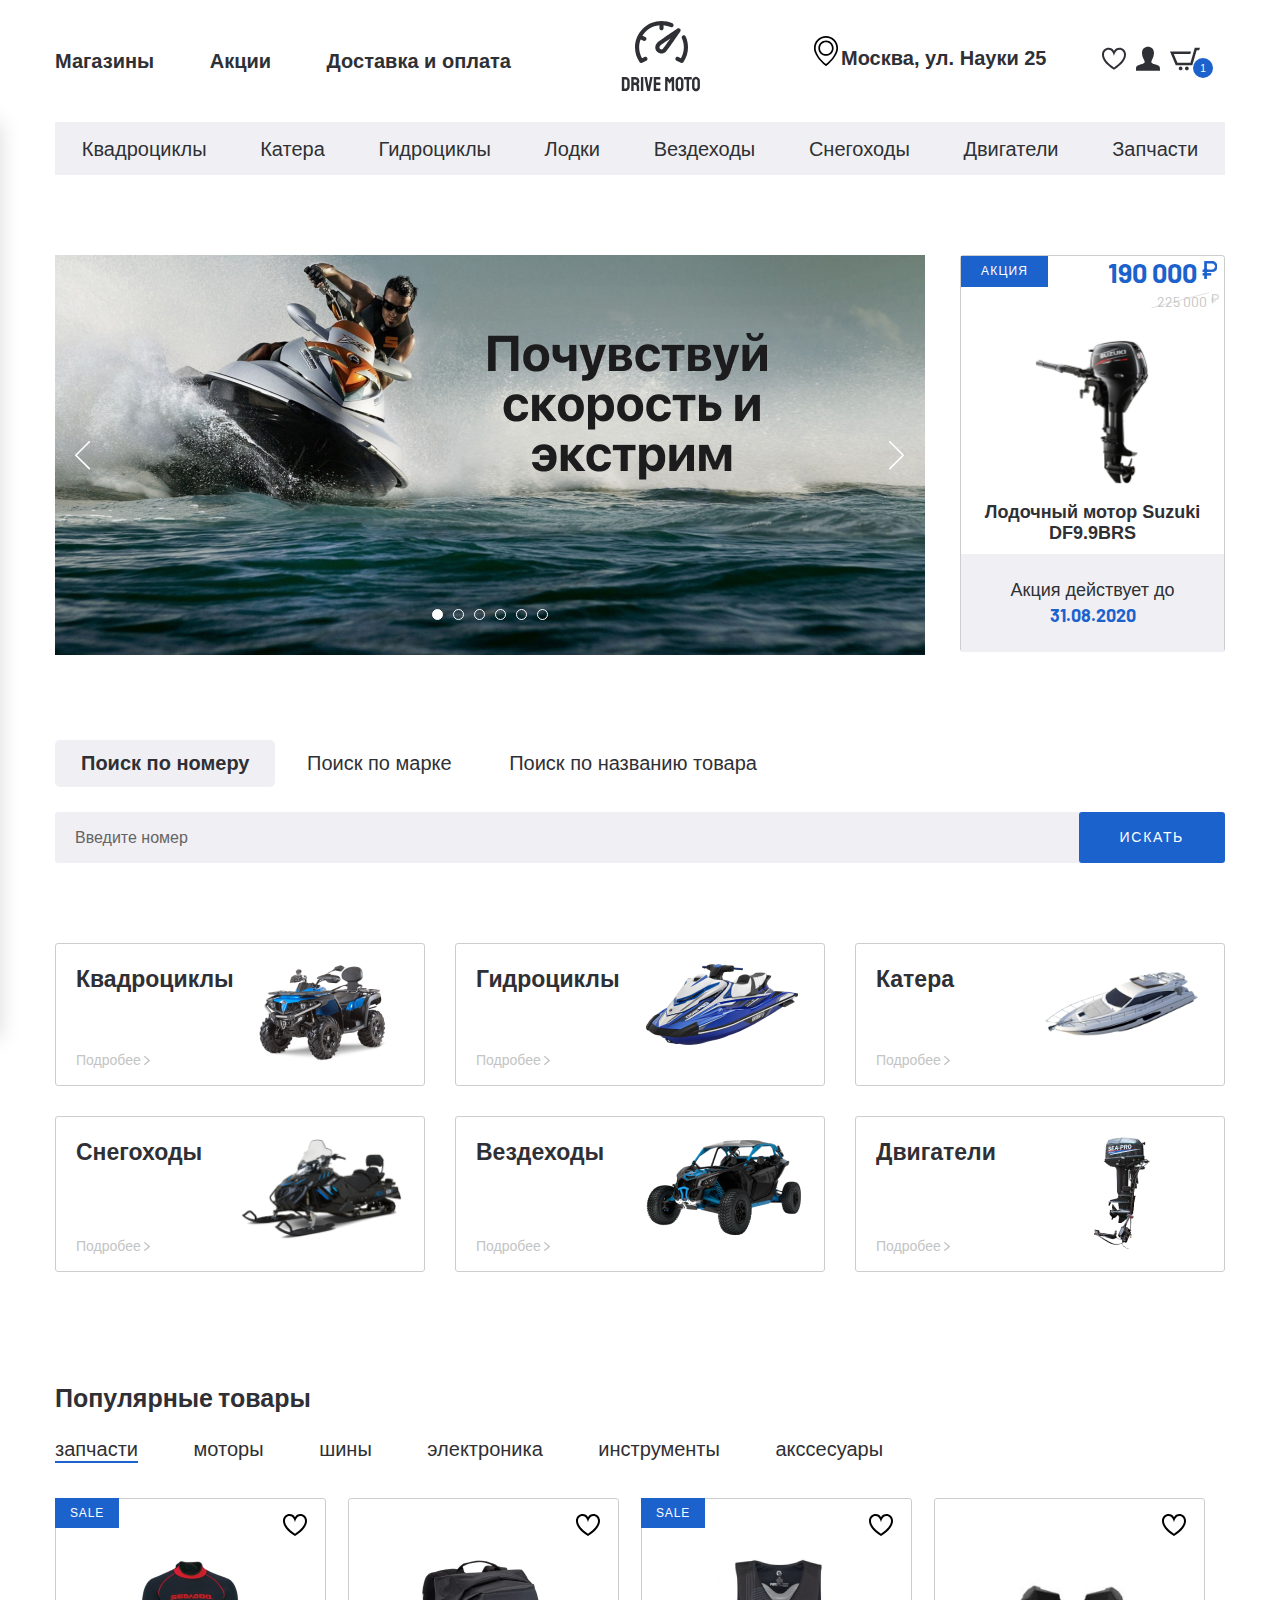
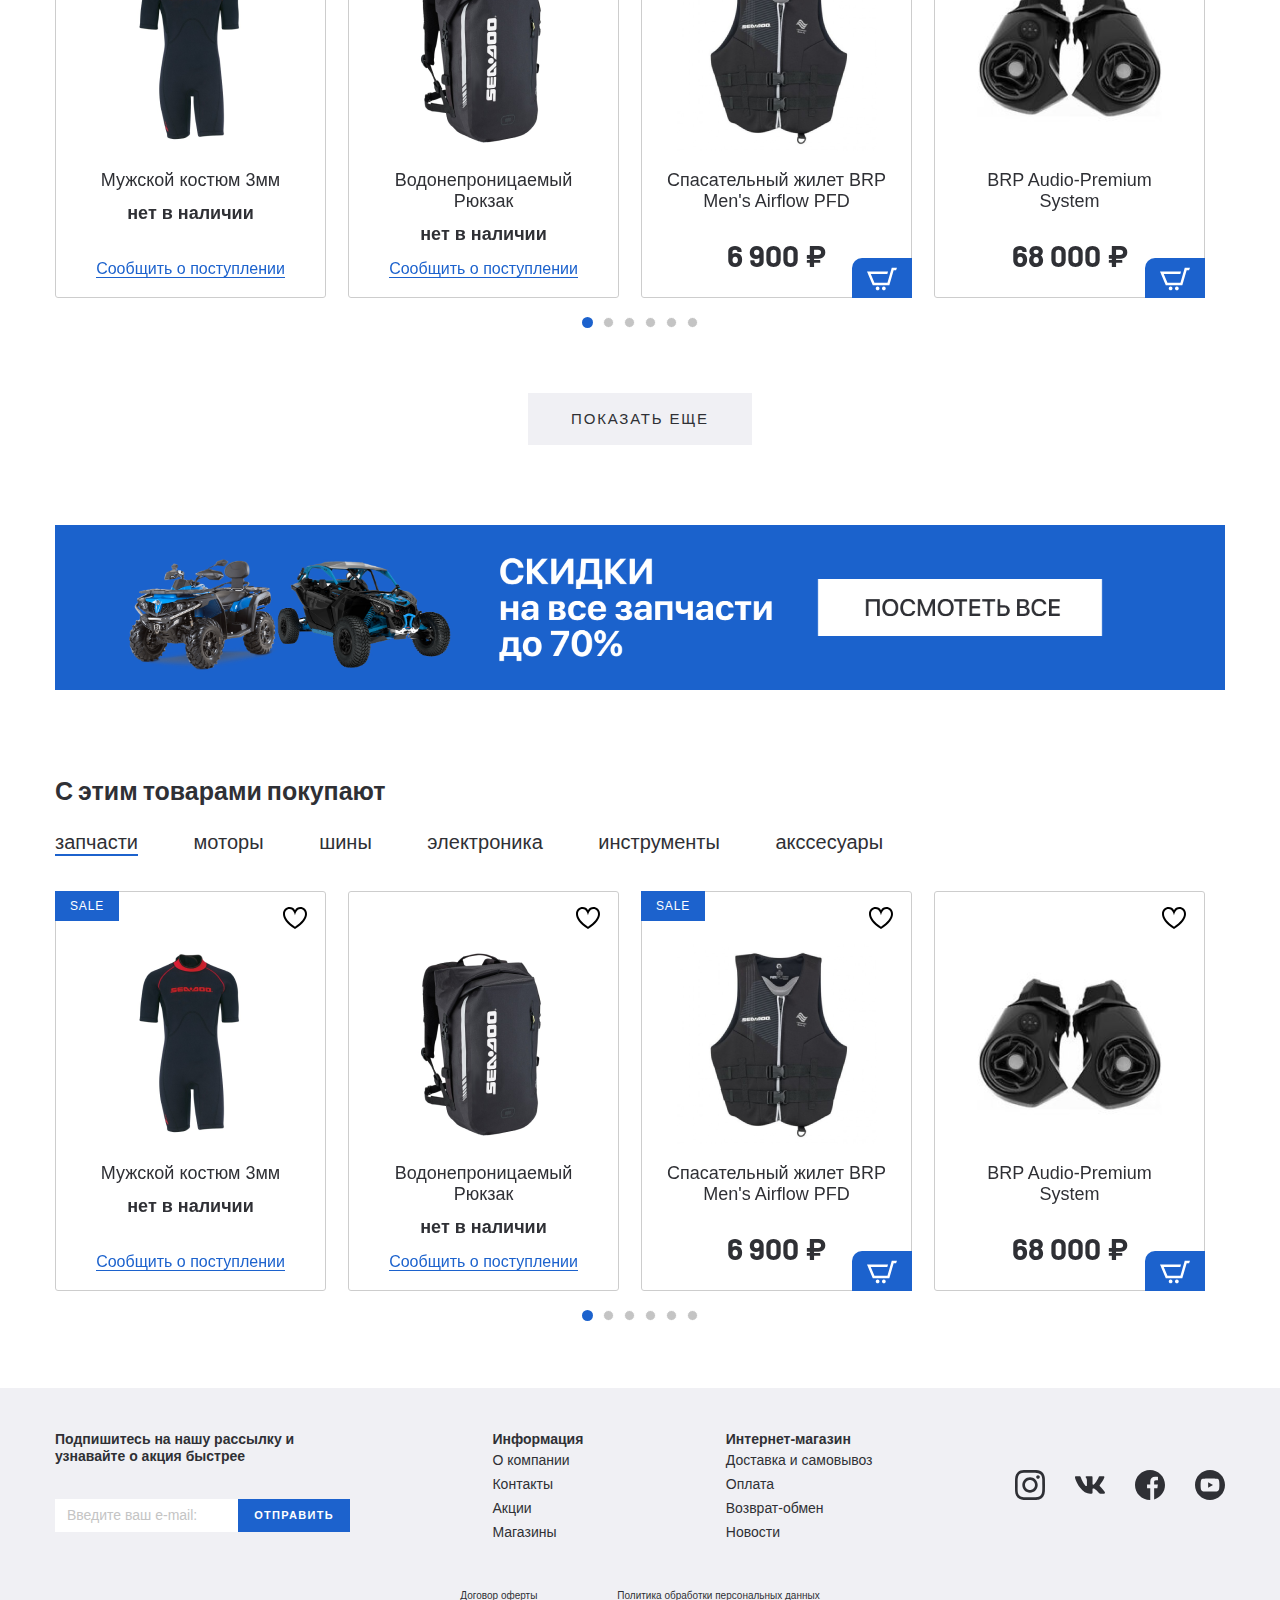
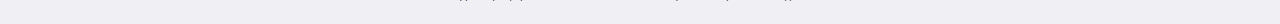
==== commit 6bc6ea24: "refactor: change title" ====
--- a/index.html
+++ b/index.html
@@ -4,7 +4,7 @@
     <meta charset="UTF-8"/>
     <meta name="viewport" content="width=device-width, initial-scale=1.0"/>
     <meta http-equiv="X-UA-Compatible" content="ie=edge"/>
-    <title>Store</title>
+    <title>Store layout</title>
     <link rel="preconnect" href="https://fonts.googleapis.com"/>
     <link rel="preconnect" href="https://fonts.gstatic.com" crossorigin/>
     <link
